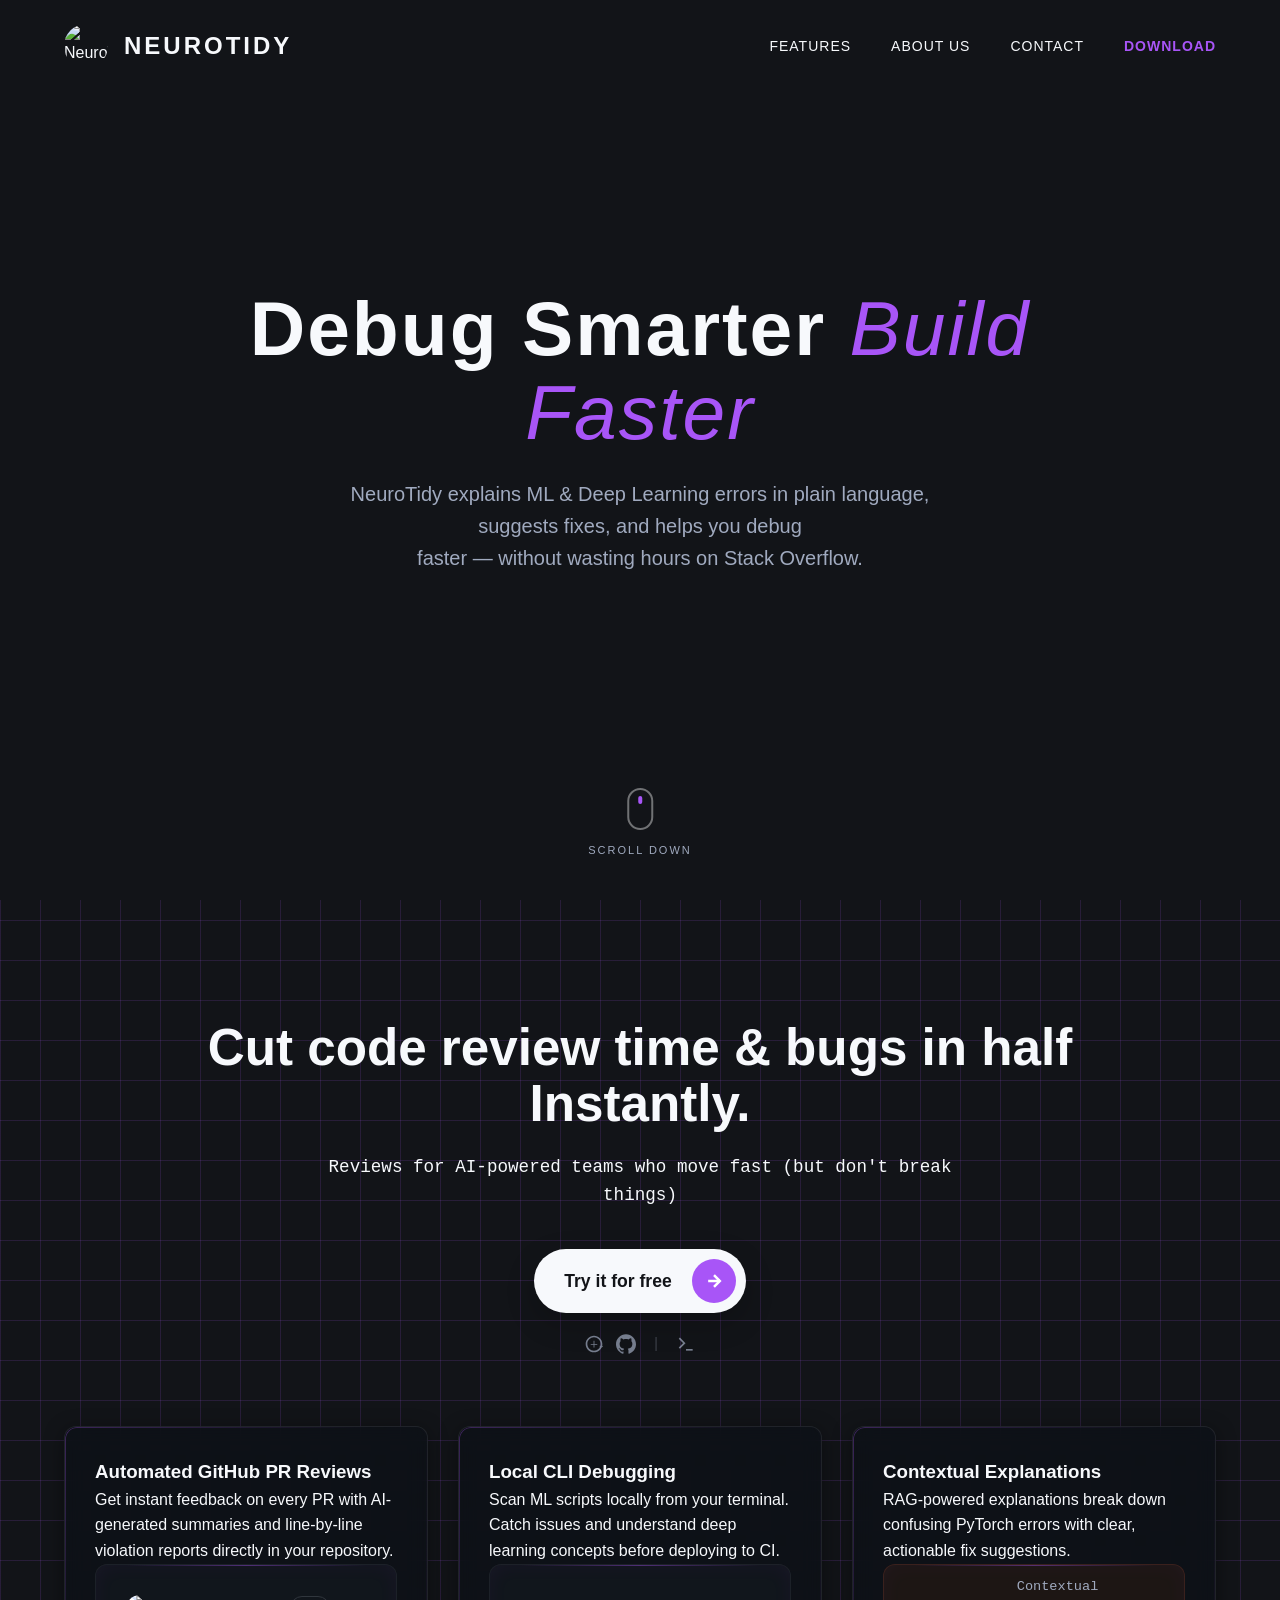
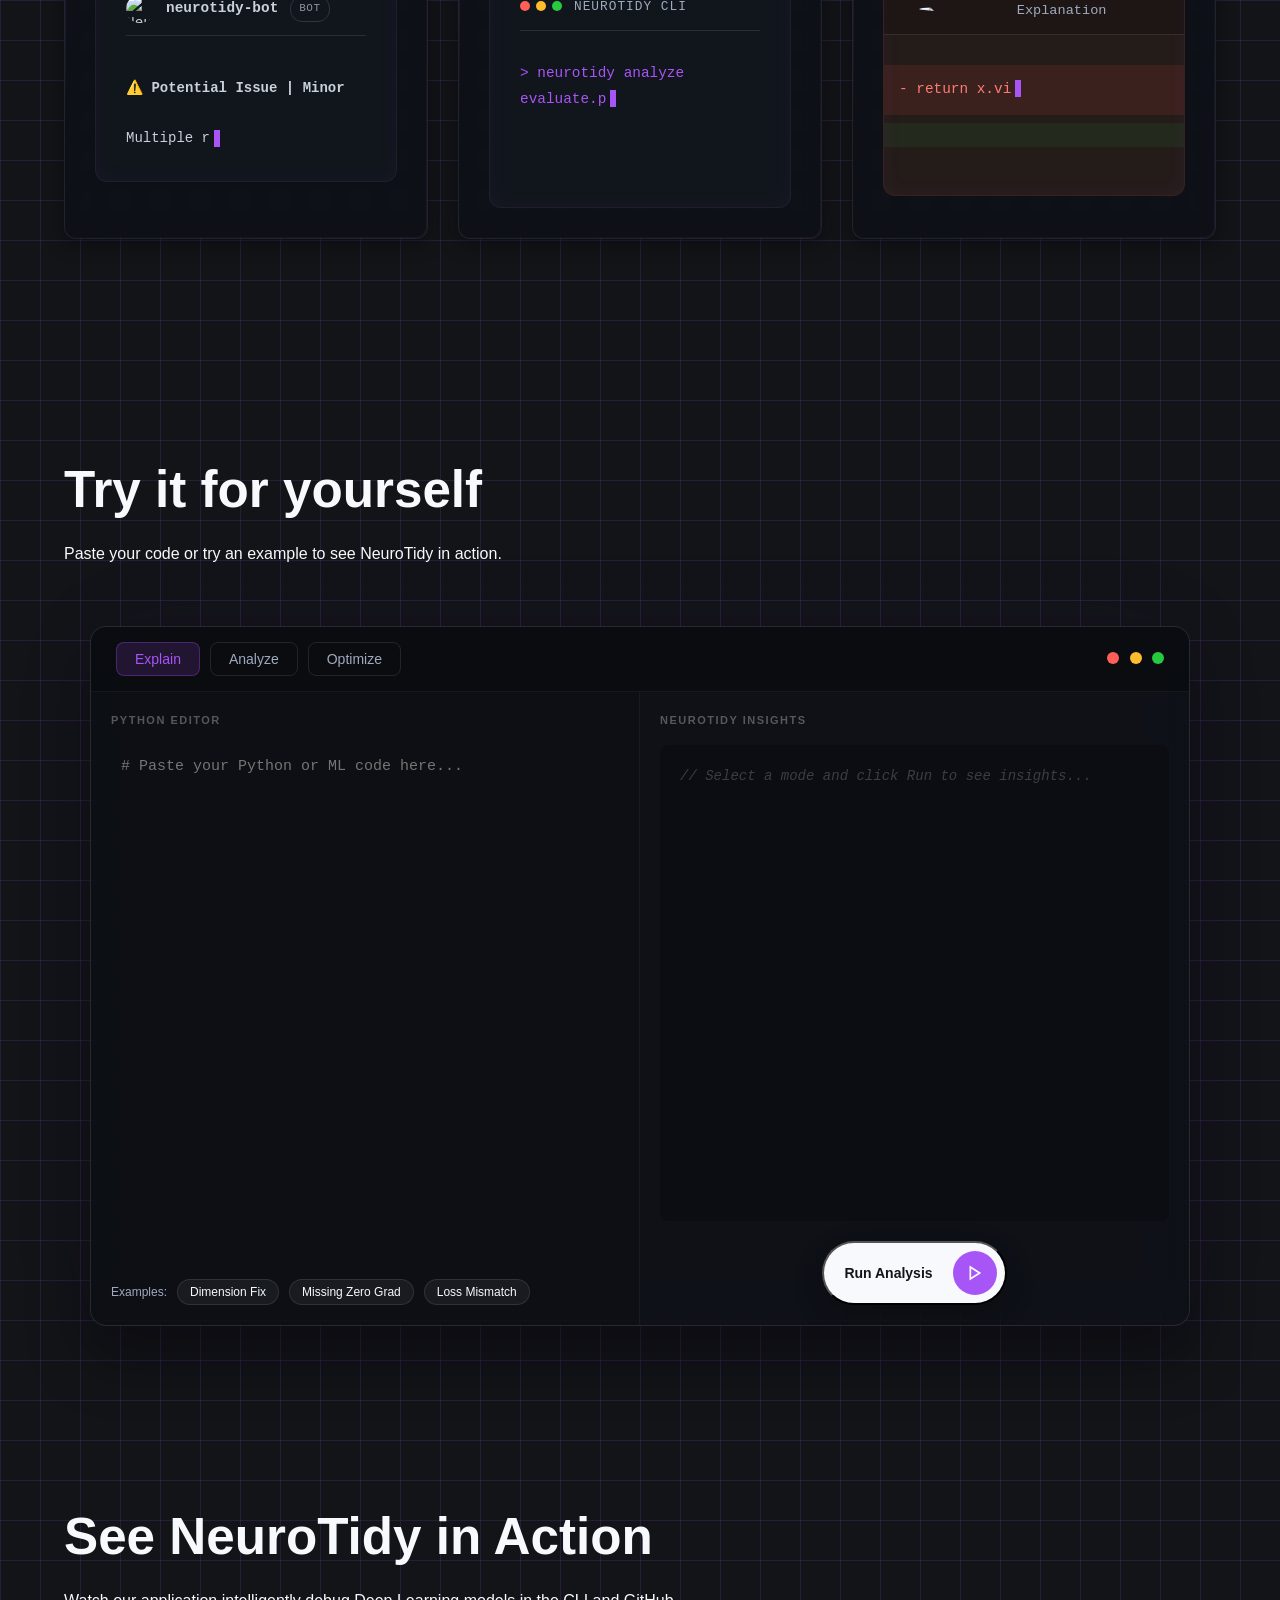
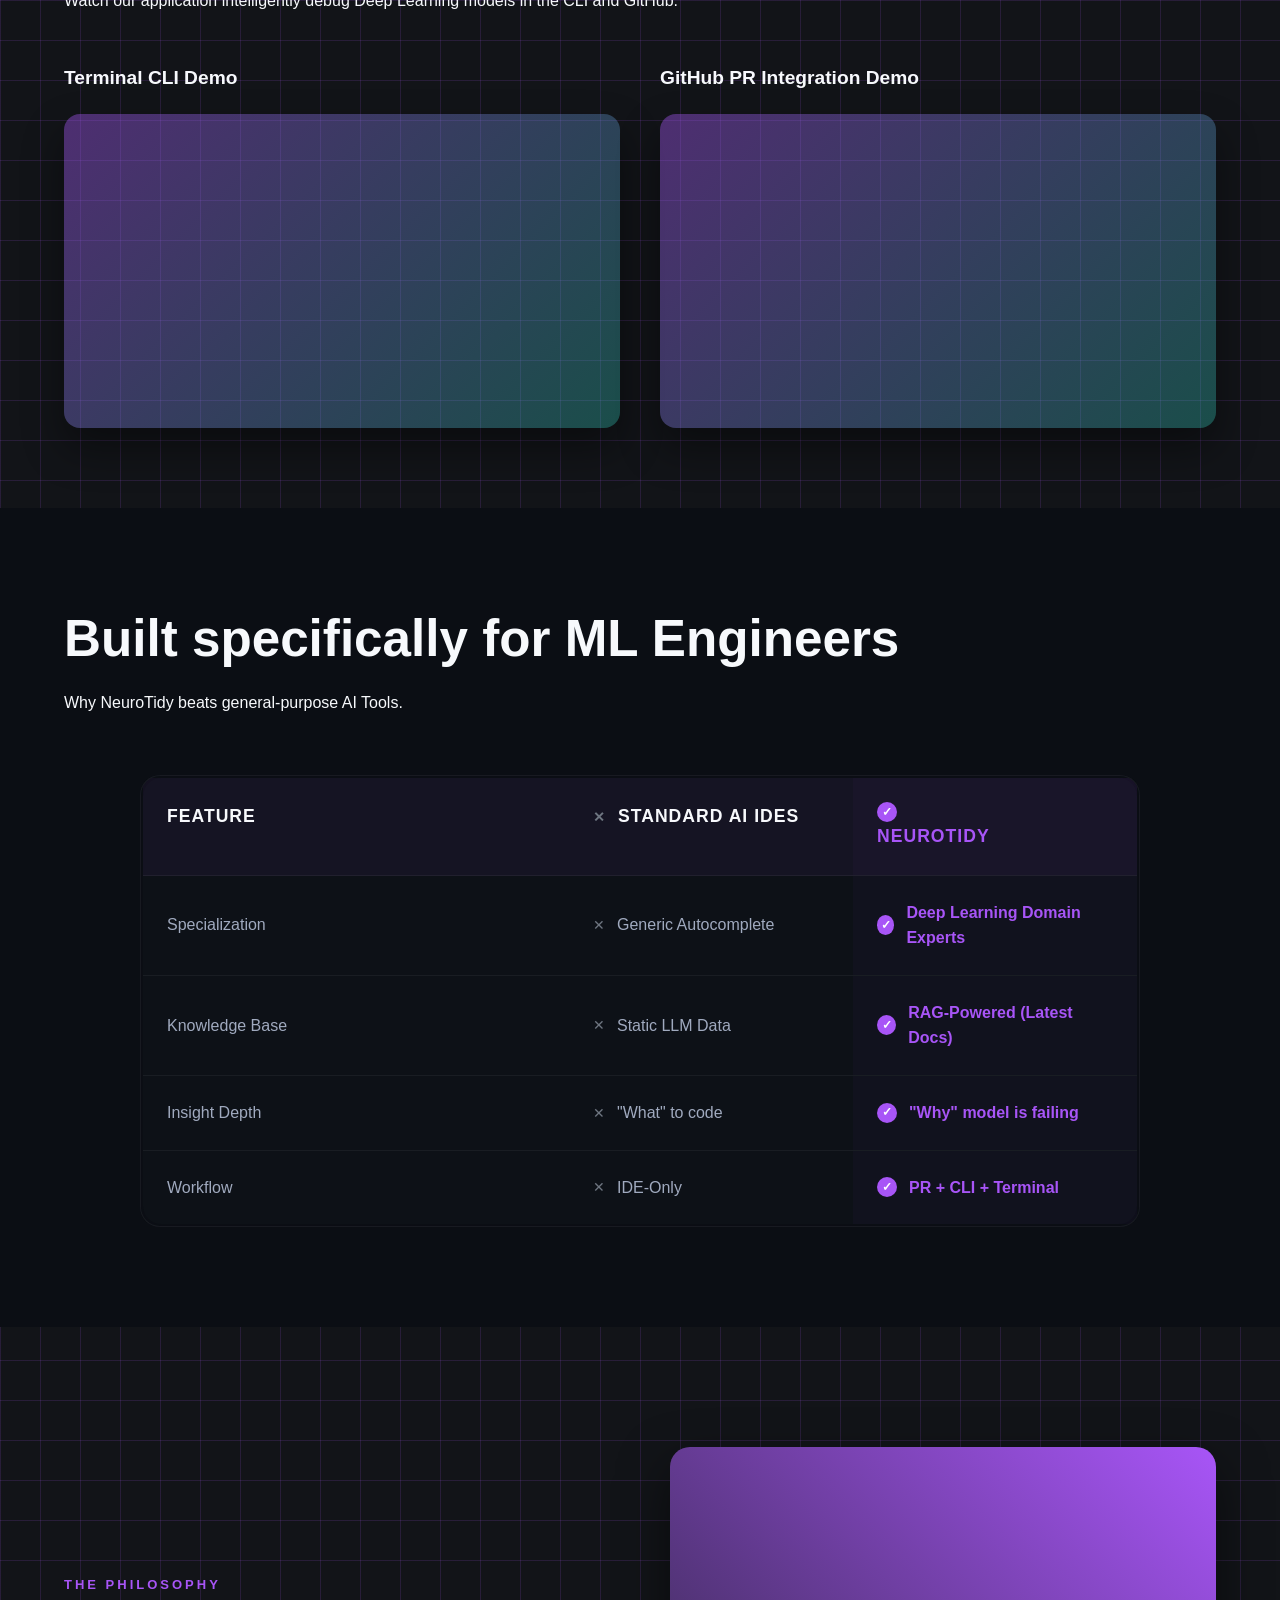
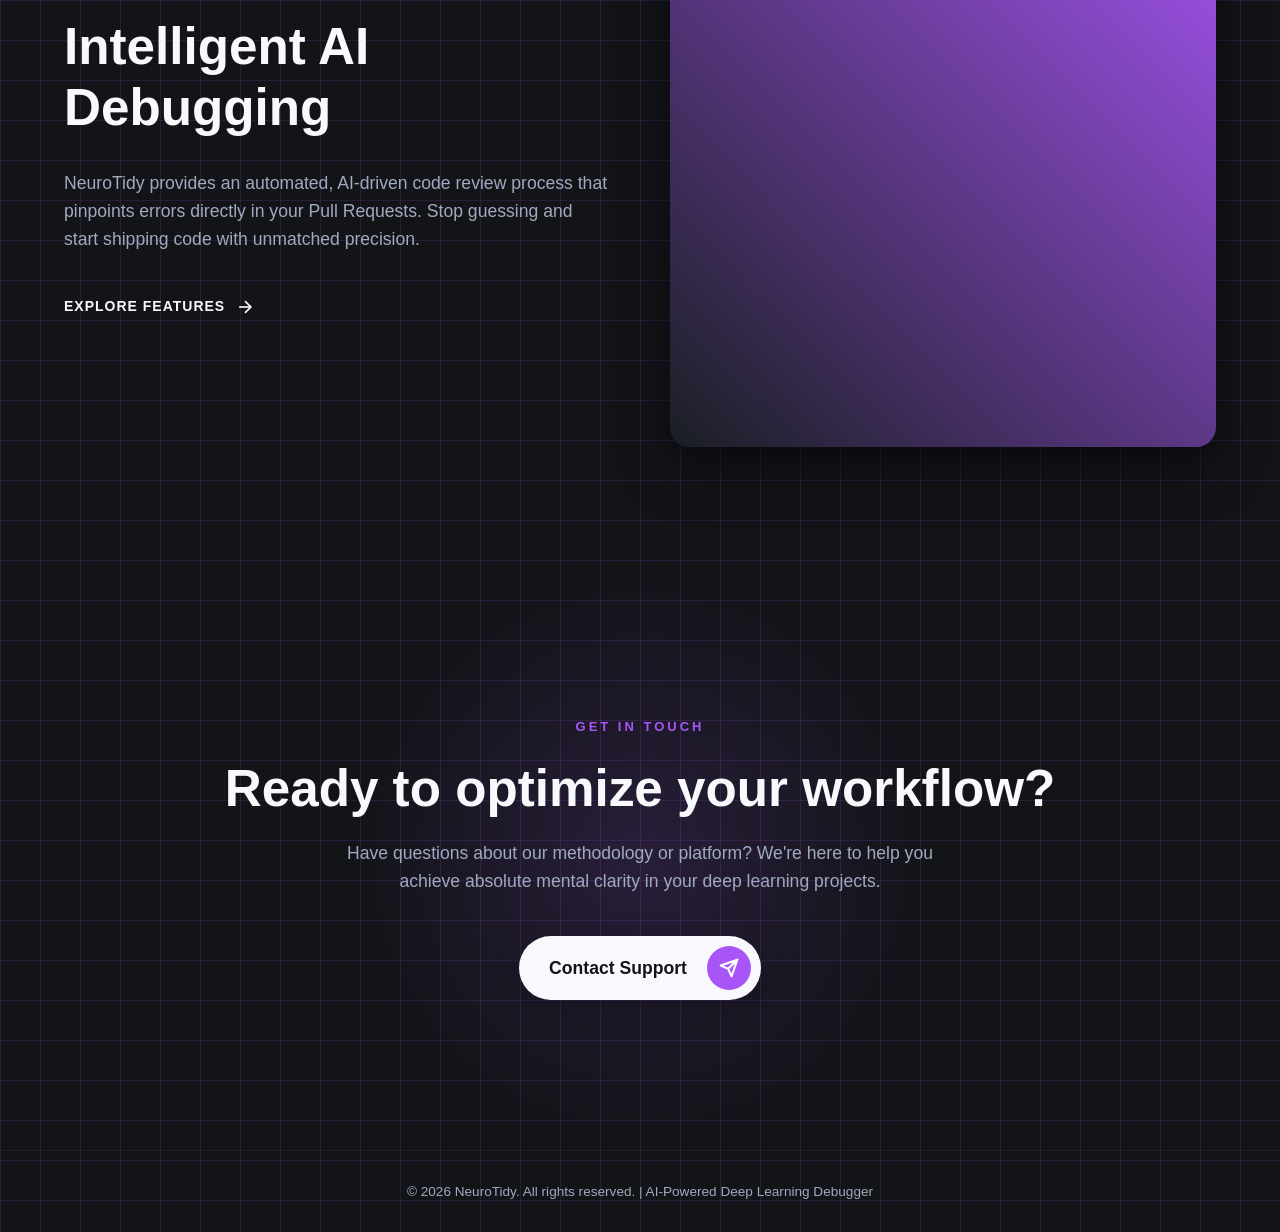
==== lone-penguin-site/index.html @ 5749c79a "feat: add Google Search Console verification tag" ====
<!DOCTYPE html>
<html lang="en">

<head>
    <meta charset="UTF-8">
    <meta name="viewport" content="width=device-width, initial-scale=1.0">
    <title>NeuroTidy — AI-Powered Deep Learning Debugger & Code Reviewer</title>
    <meta name="description"
        content="NeuroTidy is an AI-powered tool that debugs deep learning code, reviews GitHub PRs, and explains ML errors in plain language. Debug smarter, build faster.">
    <meta name="keywords"
        content="deep learning debugger, AI code reviewer, PyTorch debugger, ML debugging tool, GitHub PR review, neural network optimizer, NeuroTidy, machine learning, code analysis">
    <meta name="author" content="NeuroTidy">
    <meta name="robots" content="index, follow">
    <meta name="google-site-verification" content="d2qs48lMRTXFR-RrmNFiwL9bGzptkBZWpxhDgg9YCgo" />
    <link rel="canonical" href="https://neurotidy.com/">

    <!-- Open Graph / Facebook -->
    <meta property="og:type" content="website">
    <meta property="og:url" content="https://neurotidy.com/">
    <meta property="og:title" content="NeuroTidy — AI-Powered Deep Learning Debugger & Code Reviewer">
    <meta property="og:description"
        content="Debug smarter, build faster. NeuroTidy explains ML & Deep Learning errors in plain language, reviews PRs automatically, and optimizes your neural networks.">
    <meta property="og:image" content="https://neurotidy.com/assets/og-image.png">
    <meta property="og:site_name" content="NeuroTidy">

    <!-- Twitter Card -->
    <meta name="twitter:card" content="summary_large_image">
    <meta name="twitter:url" content="https://neurotidy.com/">
    <meta name="twitter:title" content="NeuroTidy — AI-Powered Deep Learning Debugger">
    <meta name="twitter:description"
        content="Debug smarter, build faster. AI-powered code review and deep learning debugging tool.">
    <meta name="twitter:image" content="https://neurotidy.com/assets/og-image.png">

    <!-- Favicon -->
    <link rel="icon" type="image/png" href="../Assets/image.png">
    <link rel="apple-touch-icon" href="../Assets/image.png">

    <!-- Structured Data (JSON-LD) -->
    <script type="application/ld+json">
    {
        "@context": "https://schema.org",
        "@type": "SoftwareApplication",
        "name": "NeuroTidy",
        "description": "AI-powered deep learning debugger and code reviewer. Explains ML errors in plain language, reviews GitHub PRs automatically, and optimizes neural network architectures.",
        "url": "https://neurotidy.com/",
        "applicationCategory": "DeveloperApplication",
        "operatingSystem": "Windows, macOS, Linux",
        "offers": {
            "@type": "Offer",
            "price": "0",
            "priceCurrency": "USD"
        },
        "aggregateRating": {
            "@type": "AggregateRating",
            "ratingValue": "4.8",
            "ratingCount": "50"
        }
    }
    </script>

    <!-- Google Fonts for typography -->
    <link rel="preconnect" href="https://fonts.googleapis.com">
    <link rel="preconnect" href="https://fonts.gstatic.com" crossorigin>
    <link
        href="https://fonts.googleapis.com/css2?family=Cinzel:wght@400;700&family=Montserrat:wght@300;400;500;600;700&display=swap"
        rel="stylesheet">
    <link rel="stylesheet" href="css/style.css">
</head>

<body>
    <!-- Navigation Bar -->
    <nav class="navbar" aria-label="Main navigation">
        <div class="nav-container">
            <a href="#" class="brand-logo">
                <img src="../Assets/image.png" alt="NeuroTidy Logo" class="brand-img-round">
                <span class="brand-text">NeuroTidy</span>
            </a>

            <ul class="nav-menu">
                <li class="nav-item"><a href="#features" class="nav-link">Features</a></li>
                <li class="nav-item"><a href="#about" class="nav-link">About Us</a></li>
                <li class="nav-item"><a href="#contact" class="nav-link">Contact</a></li>
                <li class="nav-item"><a href="download.html" class="nav-link btn-download">Download</a></li>
            </ul>

            <!-- Mobile Menu Toggle -->
            <div class="hamburger" aria-label="Toggle navigation menu" role="button" tabindex="0">
                <span class="bar"></span>
                <span class="bar"></span>
                <span class="bar"></span>
            </div>
        </div>
    </nav>

    <main>
        <!-- Hero Section -->
        <header class="hero" id="home">
            <!-- Background Video -->
            <div class="video-container">
                <video autoplay loop muted playsinline id="bg-video">
                    <source src="assets/penguin.mp4" type="video/mp4">
                </video>
            </div>

            <div class="hero-overlay"></div>
            <div class="hero-content">
                <h1 class="hero-title">Debug Smarter <span class="highlight">Build Faster</span></h1>
                <p class="hero-subtitle">NeuroTidy explains ML & Deep Learning errors in plain language,
                    suggests fixes, and helps you debug <br>
                    faster — without wasting hours on Stack Overflow.</p>
                <div class="hero-cta-group">
                </div>
            </div>

            <!-- Scroll indicator -->
            <div class="scroll-indicator">
                <span class="mouse">
                    <span class="wheel"></span>
                </span>
                <span class="scroll-text">Scroll Down</span>
            </div>
        </header>

        <!-- Features Showcase -->
        <section class="section" id="features" style="text-align:center;">
            <div class="container">
                <h2 class="section-title"
                    style="font-size: clamp(2.5rem, 4vw, 3.5rem); font-weight: 700; max-width: 900px; margin: 0 auto; line-height: 1.1;">
                    Cut code review time & bugs in half Instantly.</h2>
                <p class="section-text"
                    style="font-family: monospace; font-size: 1.1rem; margin-top: 20px; color: var(--text-light); max-width: 700px; margin-inline: auto;">
                    Reviews for AI-powered teams who move fast (but don't break things)</p>

                <div class="cta-wrapper" style="margin-top: 30px; margin-bottom: 70px;">
                    <a href="download.html" class="btn-premium">
                        Try it for free
                        <span class="btn-icon">
                            <svg viewBox="0 0 24 24" width="20" height="20" stroke="currentColor" stroke-width="3"
                                fill="none">
                                <line x1="5" y1="12" x2="19" y2="12"></line>
                                <polyline points="12 5 19 12 12 19"></polyline>
                            </svg>
                        </span>
                    </a>
                    <div class="install-row">
                        <div class="install-icons">
                            <svg class="icon-svg" viewBox="0 0 24 24" width="20" height="20" fill="currentColor">
                                <path
                                    d="M22.68 14.37h-.01a.34.34 0 0 0-.29-.12.35.35 0 0 0-.27.12l-1.39 1.41-1.4-1.41a.36.36 0 0 0-.54 0 .34.34 0 0 0 0 .5l1.66 1.67c.15.15.39.15.54 0l1.67-1.67a.34.34 0 0 0 .03-.5zM12 2C6.48 2 2 6.48 2 12s4.48 10 10 10 10-4.48 10-10S17.52 2 12 2zm0 18c-4.41 0-8-3.59-8-8s3.59-8 8-8 8 3.59 8 8-3.59 8-8 8z" />
                                <path
                                    d="M12 16.5c.3 0 .5-.2.5-.5V8.5c0-.3-.2-.5-.5-.5s-.5.2-.5.5V16c0 .3.2.5.5.5zM15.5 13c.3 0 .5-.2.5-.5s-.2-.5-.5-.5h-7c-.3 0-.5.2-.5.5s.2.5.5.5h7z" />
                            </svg>
                            <!-- GitHub Icon -->
                            <svg class="icon-svg" viewBox="0 0 24 24" width="20" height="20" fill="currentColor">
                                <path
                                    d="M12 .297c-6.63 0-12 5.373-12 12 0 5.303 3.438 9.8 8.205 11.385.6.113.82-.258.82-.577 0-.285-.01-1.04-.015-2.04-3.338.724-4.042-1.61-4.042-1.61C4.422 18.07 3.633 17.7 3.633 17.7c-1.087-.744.084-.729.084-.729 1.205.084 1.838 1.236 1.838 1.236 1.07 1.835 2.809 1.305 3.495.998.108-.776.417-1.305.76-1.605-2.665-.3-5.466-1.332-5.466-5.93 0-1.31.465-2.38 1.235-3.22-.135-.303-.54-1.523.105-3.176 0 0 1.005-.322 3.3 1.23.96-.267 1.98-.399 3-.405 1.02.006 2.04.138 3 .405 2.28-1.552 3.285-1.23 3.285-1.23.645 1.653.24 2.873.12 3.176.765.84 1.23 1.91 1.23 3.22 0 4.61-2.805 5.625-5.475 5.92.42.36.81 1.096.81 2.22 0 1.606-.015 2.896-.015 3.286 0 .315.21.69.825.57C20.565 22.092 24 17.592 24 12.297c0-6.627-5.373-12-12-12" />
                            </svg>
                            <span class="separator">|</span>
                            <!-- CLI/Terminal Icon -->
                            <svg class="icon-svg" viewBox="0 0 24 24" width="20" height="20" stroke="currentColor"
                                stroke-width="2" fill="none">
                                <polyline points="4 17 10 11 4 5"></polyline>
                                <line x1="12" y1="19" x2="20" y2="19"></line>
                            </svg>
                        </div>
                    </div>
                </div>

                <div class="features-grid">
                    <!-- Card 1 -->
                    <div class="feature-card">
                        <h3 class="feature-card-title">Automated GitHub PR Reviews</h3>
                        <p class="feature-card-text">Get instant feedback on every PR with AI-generated summaries and
                            line-by-line violation reports directly in your repository.</p>
                        <div class="feature-mockup">
                            <div class="mockup-header">
                                <img src="../Assets/image.png" class="mockup-logo" alt="NeuroTidy">
                                <span class="mockup-author">neurotidy-bot</span>
                                <span class="mockup-tag">bot</span>
                            </div>
                            <div id="bot-message" style="font-size:14px; min-height: 80px; padding-top: 10px;"></div>
                        </div>
                    </div>

                    <!-- Card 2 -->
                    <div class="feature-card">
                        <h3 class="feature-card-title">Local CLI Debugging</h3>
                        <p class="feature-card-text">Scan ML scripts locally from your terminal. Catch issues and
                            understand
                            deep learning concepts before deploying to CI.</p>
                        <div class="feature-mockup terminal-mockup">
                            <div class="mockup-header">
                                <div class="terminal-dots">
                                    <span></span><span></span><span></span>
                                </div>
                                <span class="mockup-title">neurotidy cli</span>
                            </div>
                            <div id="cli-line1" style="color: #a855f7; margin-bottom: 15px; min-height: 1.2em;"></div>
                            <div id="cli-line2" style="color: #3fb950; margin-bottom: 15px; min-height: 1.2em;"></div>
                            <div id="cli-line3" style="color: #c9d1d9; min-height: 1.2em;"></div>
                        </div>
                    </div>

                    <!-- Card 3 -->
                    <div class="feature-card">
                        <h3 class="feature-card-title">Contextual Explanations</h3>
                        <p class="feature-card-text">RAG-powered explanations break down confusing PyTorch errors with
                            clear, actionable fix suggestions.</p>
                        <div class="feature-mockup diff-mockup"
                            style="background:#241c19; border-color: rgba(248,81,73,0.1); padding: 0; overflow: hidden;">
                            <div class="mockup-header" style="padding: 10px 15px; background: rgba(0,0,0,0.2);">
                                <img src="../Assets/image.png" class="mockup-logo mini" alt="NeuroTidy">
                                <span class="mockup-subtitle">Contextual Explanation</span>
                            </div>
                            <div id="diff-line1"
                                style="color:#ff7b72; padding:12px 15px; background:rgba(248,81,73,0.1); min-height: 1.2em; margin-bottom: 8px;">
                            </div>
                            <div id="diff-line2"
                                style="color:#3fb950; padding:12px 15px; background:rgba(46,160,67,0.1); min-height: 1.2em; margin-bottom: 8px;">
                            </div>
                            <div id="diff-line3"
                                style="color:var(--text-muted); padding: 20px 15px; font-size:13px; font-family:var(--font-body); min-height: 1.2em;">
                            </div>
                        </div>
                    </div>
                </div>
            </div>
        </section>

        <!-- Interactive Playground -->
        <section class="section" id="playground">
            <div class="container">
                <h2 class="section-title text-center" style="margin-bottom: 20px;">Try it <span
                        class="text-gradient">for
                        yourself</span></h2>
                <p class="section-subtitle text-center" style="margin-bottom: 60px;">Paste your code or try an example
                    to
                    see NeuroTidy in action.</p>

                <div class="playground-window">
                    <div class="playground-header">
                        <div class="playground-tabs">
                            <button class="play-tab active" data-mode="explain">Explain</button>
                            <button class="play-tab" data-mode="analyze">Analyze</button>
                            <button class="play-tab" data-mode="optimize">Optimize</button>
                        </div>
                        <div class="playground-controls">
                            <span class="dot red"></span>
                            <span class="dot yellow"></span>
                            <span class="dot green"></span>
                        </div>
                    </div>

                    <div class="playground-body">
                        <div class="editor-pane">
                            <div class="pane-label">PYTHON EDITOR</div>
                            <textarea id="code-input" spellcheck="false"
                                placeholder="# Paste your Python or ML code here..."></textarea>
                            <div class="example-tags">
                                <span class="tag-label">Examples:</span>
                                <button class="ex-tag"
                                    data-code="import torch&#10;x = torch.randn(1, 3, 224, 224)&#10;y = x.view(-1, 150528) # What is this?">Dimension
                                    Fix</button>
                                <button class="ex-tag"
                                    data-code="for epoch in range(10):&#10;    loss = criterion(model(x), y)&#10;    loss.backward()&#10;    optimizer.step()">Missing
                                    Zero Grad</button>
                                <button class="ex-tag"
                                    data-code="import torch.nn as nn&#10;model = nn.Sequential(&#10;    nn.Linear(10, 5),&#10;    nn.Sigmoid()&#10;)&#10;crit = nn.CrossEntropyLoss()">Loss
                                    Mismatch</button>
                            </div>
                        </div>
                        <div class="result-pane">
                            <div class="pane-label">NEUROTIDY INSIGHTS</div>
                            <div id="playground-output" class="terminal-output">
                                <span class="placeholder-text">// Select a mode and click Run to see insights...</span>
                            </div>
                            <button id="run-btn" class="btn-premium mini">
                                Run Analysis
                                <span class="btn-icon">
                                    <svg viewBox="0 0 24 24" width="16" height="16" stroke="currentColor"
                                        stroke-width="2.5" fill="none">
                                        <polygon points="5 3 19 12 5 21 5 3"></polygon>
                                    </svg>
                                </span>
                            </button>
                        </div>
                    </div>
                </div>
            </div>
        </section>

        <!-- Video Showcase Section -->
        <section class="section" id="showcase">
            <div class="container text-center">
                <h2 class="section-title" style="margin-bottom: 20px;">See <span class="text-gradient">NeuroTidy</span>
                    in
                    Action</h2>
                <p class="section-subtitle" style="margin-bottom: 50px;">Watch our application intelligently debug Deep
                    Learning models in the CLI and GitHub.</p>

                <div class="showcase-grid">
                    <div>
                        <h3 style="color: var(--text-light); margin-bottom: 20px; font-size: 1.2rem; font-weight: 600;">
                            Terminal CLI Demo</h3>
                        <div class="video-placeholder-container">
                            <video class="showcase-video" src="assets/cli.mp4" autoplay loop muted playsinline
                                style="width: 100%; border-radius: 14px; display: block; aspect-ratio: 16/9; object-fit: cover;"></video>
                        </div>
                    </div>
                    <div>
                        <h3 style="color: var(--text-light); margin-bottom: 20px; font-size: 1.2rem; font-weight: 600;">
                            GitHub PR Integration Demo</h3>
                        <div class="video-placeholder-container">
                            <video class="showcase-video" src="assets/1_merged.mp4" autoplay loop muted playsinline
                                style="width: 100%; border-radius: 14px; display: block; aspect-ratio: 16/9; object-fit: cover;"></video>
                        </div>
                    </div>
                </div>
            </div>
        </section>

        <!-- Comparison Section -->
        <section class="section" id="comparison">
            <div class="container">
                <h2 class="section-title text-center" style="margin-bottom: 20px;">Built specifically for <span
                        class="text-gradient">ML Engineers</span></h2>
                <p class="section-subtitle text-center" style="margin-bottom: 60px;">Why NeuroTidy beats general-purpose
                    AI
                    Tools.</p>

                <div class="comparison-container">
                    <div class="comparison-grid">
                        <!-- Header -->
                        <div class="comparison-header">
                            <div class="comp-col-feature">Feature</div>
                            <div class="comp-col-standard">Standard AI IDEs</div>
                            <div class="comp-col-nt">NeuroTidy</div>
                        </div>

                        <!-- Row 1 -->
                        <div class="comparison-row">
                            <div class="comp-col-feature">Specialization</div>
                            <div class="comp-col-standard">Generic Autocomplete</div>
                            <div class="comp-col-nt">Deep Learning Domain Experts</div>
                        </div>

                        <!-- Row 2 -->
                        <div class="comparison-row">
                            <div class="comp-col-feature">Knowledge Base</div>
                            <div class="comp-col-standard">Static LLM Data</div>
                            <div class="comp-col-nt">RAG-Powered (Latest Docs)</div>
                        </div>

                        <!-- Row 3 -->
                        <div class="comparison-row">
                            <div class="comp-col-feature">Insight Depth</div>
                            <div class="comp-col-standard">"What" to code</div>
                            <div class="comp-col-nt">"Why" model is failing</div>
                        </div>

                        <!-- Row 4 -->
                        <div class="comparison-row">
                            <div class="comp-col-feature">Workflow</div>
                            <div class="comp-col-standard">IDE-Only</div>
                            <div class="comp-col-nt">PR + CLI + Terminal</div>
                        </div>
                    </div>
                </div>
            </div>
        </section>

        <!-- About Section Placeholder -->
        <section class="section about" id="about">
            <div class="container">
                <div class="split-layout">
                    <div class="content-side">
                        <span class="section-tag">The Philosophy</span>
                        <h2 class="section-title">Intelligent AI Debugging</h2>
                        <p class="section-text">NeuroTidy provides an automated, AI-driven code review process that
                            pinpoints errors directly in your Pull Requests. Stop guessing and start shipping code with
                            unmatched precision.</p>
                        <a href="#about" class="link-arrow">Explore Features <svg viewBox="0 0 24 24" width="20"
                                height="20" stroke="currentColor" stroke-width="2" fill="none">
                                <line x1="5" y1="12" x2="19" y2="12"></line>
                                <polyline points="12 5 19 12 12 19"></polyline>
                            </svg></a>
                    </div>
                    <div class="image-side">
                        <!-- Placeholder for elegant bottle image -->
                        <div class="image-placeholder bottle-showcase"></div>
                    </div>
                </div>
            </div>
        </section>

        <!-- Adding padding so scrolling works for the anchor tags -->
        <section class="section" id="contact">
            <div class="container" style="text-align: center; position: relative; z-index: 1;">
                <span class="section-tag">Get In Touch</span>
                <h2 class="section-title" style="margin-bottom: 20px;">Ready to <span class="text-gradient">optimize
                        your
                        workflow?</span></h2>
                <p class="section-text" style="max-width: 600px; margin: 0 auto; color: var(--text-muted);">
                    Have questions about our methodology or platform? We're here to help you achieve absolute mental
                    clarity
                    in your deep learning projects.
                </p>
                <div style="margin-top: 40px;">
                    <a href="mailto:hello@lonepenguin.app" class="btn-premium" style="margin: 0 auto;">
                        Contact Support
                        <span class="btn-icon">
                            <svg viewBox="0 0 24 24" width="20" height="20" stroke="currentColor" stroke-width="2.5"
                                fill="none">
                                <path d="M22 2L11 13M22 2l-7 20-4-9-9-4 20-7z" stroke-linecap="round"
                                    stroke-linejoin="round" />
                            </svg>
                        </span>
                    </a>
                </div>
            </div>
            <div class="contact-glow"></div>
        </section>
    </main>

    <footer
        style="text-align: center; padding: 30px 0; border-top: 1px solid rgba(255,255,255,0.05); color: var(--text-muted); font-size: 0.85rem;">
        <div class="container">
            <p>&copy; 2026 NeuroTidy. All rights reserved. | AI-Powered Deep Learning Debugger</p>
        </div>
    </footer>

    <script src="js/main.js?v=premium"></script>
</body>

</html>
---- lone-penguin-site/css/style.css ----
/* Base Variables & Theme */
:root {
    --primary-color: #1a1e24;
    /* Dark grey */
    --secondary-color: #2b323c;
    --accent-color: #a855f7;
    /* Violet / Purple touch */
    --text-light: #f7f9fc;
    --text-muted: #a0aabf;
    --bg-dark: #121418;
    --bg-card: rgba(26, 30, 36, 0.6);

    --font-heading: -apple-system, BlinkMacSystemFont, "SF Pro Display", "Segoe UI", Roboto, Helvetica, Arial, sans-serif, "Apple Color Emoji", "Segoe UI Emoji", "Segoe UI Symbol";
    --font-body: -apple-system, BlinkMacSystemFont, "SF Pro Text", "Segoe UI", Roboto, Helvetica, Arial, sans-serif, "Apple Color Emoji", "Segoe UI Emoji", "Segoe UI Symbol";

    --transition-smooth: all 0.4s cubic-bezier(0.25, 0.46, 0.45, 0.94);
    --transition-fast: all 0.2s ease-in-out;
}

/* Typing Cursor */
.cursor {
    display: inline-block;
    width: 6px;
    height: 1.2em;
    background-color: var(--accent-color);
    margin-left: 4px;
    vertical-align: middle;
    animation: blink 1s step-end infinite;
}

@keyframes blink {

    from,
    to {
        opacity: 1;
    }

    50% {
        opacity: 0;
    }
}

/* Reset & Basic Setup */
* {
    margin: 0;
    padding: 0;
    box-sizing: border-box;
}

html {
    scroll-behavior: smooth;
}

body {
    font-family: var(--font-body);
    background-color: var(--bg-dark);
    color: var(--text-light);
    line-height: 1.6;
    overflow-x: hidden;
    background-image:
        linear-gradient(rgba(168, 85, 247, 0.15) 1px, transparent 1px),
        linear-gradient(90deg, rgba(168, 85, 247, 0.15) 1px, transparent 1px);
    background-size: 40px 40px;
}

a {
    text-decoration: none;
    color: inherit;
}

.container {
    max-width: 1400px;
    margin: 0 auto;
    padding: 0 5%;
}

.flex-center {
    display: flex;
    align-items: center;
    justify-content: center;
    gap: 8px;
}

/* --- Navigation Bar --- */
.navbar {
    position: fixed;
    top: 0;
    left: 0;
    width: 100%;
    z-index: 1000;
    padding: 24px 0;
    transition: var(--transition-smooth);
    background: transparent;
}

.navbar.scrolled {
    padding: 16px 0;
    background: rgba(18, 20, 24, 0.85);
    backdrop-filter: blur(12px);
    -webkit-backdrop-filter: blur(12px);
    box-shadow: 0 4px 30px rgba(0, 0, 0, 0.3);
    border-bottom: 1px solid rgba(255, 255, 255, 0.05);
}

.nav-container {
    max-width: 1400px;
    margin: 0 auto;
    padding: 0 5%;
    display: flex;
    justify-content: space-between;
    align-items: center;
}

/* Brand Logo */
.brand-logo {
    display: flex;
    align-items: center;
    justify-content: flex-start;
    gap: 16px;
    z-index: 1001;
}

.brand-img {
    height: 44px;
    width: auto;
    object-fit: contain;
    /* Inverts the black logo to white. If it had a white background, inversion makes the background black which is then dropped by mix-blend-mode lighten. */
    filter: invert(1);
    mix-blend-mode: lighten;
}

.brand-img-round {
    height: 44px;
    width: 44px;
    object-fit: cover;
    border-radius: 50%;
    z-index: 1002;
    position: relative;
}

.brand-text {
    font-family: var(--font-heading);
    font-size: 24px;
    font-weight: 700;
    letter-spacing: 3px;
    color: var(--text-light);
    text-transform: uppercase;
}

/* Nav Menu Links */
.nav-menu {
    display: flex;
    list-style: none;
    gap: 40px;
    align-items: center;
}

.nav-link {
    font-size: 14px;
    font-weight: 500;
    letter-spacing: 1px;
    text-transform: uppercase;
    position: relative;
    padding: 8px 0;
    transition: var(--transition-fast);
}

.nav-link::after {
    content: '';
    position: absolute;
    bottom: 0;
    left: 0;
    width: 0;
    height: 2px;
    background-color: var(--accent-color);
    transition: var(--transition-smooth);
}

.nav-link:hover {
    color: var(--accent-color);
}

.nav-link:hover::after {
    width: 100%;
}

.btn-download {
    color: var(--accent-color);
    font-weight: 600;
}

.btn-download::after {
    background-color: var(--text-light);
}

/* Auth Group */
.auth-group {
    display: flex;
    align-items: center;
    gap: 20px;
}

.auth-link {
    font-size: 14px;
    font-weight: 500;
    letter-spacing: 0.5px;
    text-transform: uppercase;
    transition: var(--transition-fast);
}

.auth-link:hover {
    color: var(--accent-color);
}

.auth-btn {
    font-size: 14px;
    font-weight: 600;
    letter-spacing: 0.5px;
    text-transform: uppercase;
    padding: 12px 28px;
    border-radius: 30px;
    background: linear-gradient(135deg, var(--accent-color), #8b5cf6);
    color: #fff;
    box-shadow: 0 4px 15px rgba(168, 85, 247, 0.3);
    transition: var(--transition-smooth);
}

.auth-btn:hover {
    transform: translateY(-2px);
    box-shadow: 0 6px 20px rgba(168, 85, 247, 0.5);
    filter: brightness(1.1);
}

.auth-btn-outline {
    font-size: 14px;
    font-weight: 600;
    letter-spacing: 0.5px;
    text-transform: uppercase;
    padding: 12px 28px;
    border-radius: 30px;
    background: transparent;
    border: 1px solid var(--accent-color);
    color: var(--accent-color);
    transition: var(--transition-smooth);
    display: inline-block;
}

.auth-btn-outline:hover {
    background: rgba(77, 184, 255, 0.1);
    transform: translateY(-2px);
}

/* --- Premium CTA Button --- */
.cta-wrapper {
    display: flex;
    flex-direction: column;
    align-items: center;
    gap: 20px;
}

.btn-premium {
    display: inline-flex;
    align-items: center;
    gap: 20px;
    background: var(--text-light);
    color: var(--bg-dark);
    padding: 10px 10px 10px 30px;
    border-radius: 50px;
    font-size: 1.1rem;
    font-weight: 600;
    transition: var(--transition-smooth);
    box-shadow: 0 10px 30px rgba(0, 0, 0, 0.2);
}

.btn-premium:hover {
    transform: translateY(-3px);
    box-shadow: 0 15px 40px rgba(168, 85, 247, 0.3);
}

.btn-icon {
    display: flex;
    align-items: center;
    justify-content: center;
    width: 44px;
    height: 44px;
    background: var(--accent-color);
    color: #fff;
    border-radius: 50%;
    transition: var(--transition-smooth);
}

.btn-premium:hover .btn-icon {
    transform: rotate(45deg);
}

/* --- Installation Row --- */
.install-row {
    display: flex;
    align-items: center;
    gap: 15px;
    color: var(--text-muted);
    font-size: 0.9rem;
    font-family: monospace;
}

.install-icons {
    display: flex;
    align-items: center;
    gap: 12px;
}

.icon-svg {
    transition: var(--transition-fast);
    opacity: 0.7;
    cursor: pointer;
}

.icon-svg:hover {
    opacity: 1;
    color: var(--accent-color);
    transform: scale(1.1);
}

.separator {
    opacity: 0.3;
    margin: 0 4px;
}

/* Hamburger Icon (Mobile) */
.hamburger {
    display: none;
    cursor: pointer;
    z-index: 1001;
}

.hamburger .bar {
    display: block;
    width: 28px;
    height: 2px;
    margin: 6px auto;
    background-color: var(--text-light);
    transition: var(--transition-smooth);
}

/* --- Hero Section --- */
.hero {
    position: relative;
    min-height: 100vh;
    display: flex;
    align-items: center;
    justify-content: center;
    overflow: hidden;
    /* Hide overflow from the video */
    background-color: var(--bg-dark);
    /* Fallback */
}

/* Video Background Container */
.video-container {
    position: absolute;
    top: 0;
    left: 0;
    width: 100%;
    height: 100%;
    z-index: 0;
    overflow: hidden;
    pointer-events: none;
    /* Make video unclickable so user interacts with the page */
}

.video-container video {
    position: absolute;
    top: 50%;
    left: 50%;
    width: 100vw;
    height: 100vh;
    object-fit: cover;
    transform: translate(-50%, -50%) scale(1.15);
    pointer-events: none;
}

.hero-overlay {
    position: absolute;
    top: 0;
    left: 0;
    width: 100%;
    height: 100%;
    background: linear-gradient(180deg, rgba(18, 20, 24, 0.5) 0%, rgba(18, 20, 24, 0.9) 100%);
    z-index: 1;
}

.hero-content {
    position: relative;
    z-index: 2;
    text-align: center;
    max-width: 900px;
    padding: 0 20px;
}

.hero-title {
    font-family: var(--font-heading);
    font-size: clamp(3rem, 6vw, 5.5rem);
    font-weight: 700;
    line-height: 1.1;
    margin-bottom: 24px;
    letter-spacing: 2px;
    opacity: 0;
    transform: translateY(30px);
    animation: fadeUp 1s 0.2s forwards cubic-bezier(0.25, 0.46, 0.45, 0.94);
}

.hero-title .highlight {
    color: var(--accent-color);
    font-style: italic;
    font-weight: 400;
}

.hero-subtitle {
    font-size: clamp(1rem, 2vw, 1.25rem);
    color: var(--text-muted);
    font-weight: 300;
    max-width: 600px;
    margin: 0 auto 40px;
    opacity: 0;
    transform: translateY(30px);
    animation: fadeUp 1s 0.4s forwards cubic-bezier(0.25, 0.46, 0.45, 0.94);
}

.hero-cta-group {
    display: flex;
    gap: 20px;
    justify-content: center;
    flex-wrap: wrap;
    opacity: 0;
    transform: translateY(30px);
    animation: fadeUp 1s 0.6s forwards cubic-bezier(0.25, 0.46, 0.45, 0.94);
}

/* Buttons */
.btn {
    padding: 16px 40px;
    border-radius: 30px;
    font-size: 14px;
    font-weight: 600;
    letter-spacing: 1px;
    text-transform: uppercase;
    transition: var(--transition-smooth);
    cursor: pointer;
}

.btn-primary {
    background-color: var(--text-light);
    color: var(--bg-dark);
}

.btn-primary:hover {
    background-color: var(--accent-color);
    color: #fff;
    transform: translateY(-3px);
    box-shadow: 0 10px 20px rgba(168, 85, 247, 0.2);
}

.btn-secondary {
    background-color: transparent;
    color: var(--text-light);
    border: 1px solid rgba(255, 255, 255, 0.3);
}

.btn-secondary:hover {
    border-color: var(--text-light);
    background-color: rgba(255, 255, 255, 0.05);
}

.play-icon {
    transition: var(--transition-fast);
}

.btn-secondary:hover .play-icon {
    transform: scale(1.1);
    stroke: var(--accent-color);
}

/* Scroll Indicator */
.scroll-indicator {
    position: absolute;
    bottom: 40px;
    left: 50%;
    transform: translateX(-50%);
    z-index: 2;
    display: flex;
    flex-direction: column;
    align-items: center;
    gap: 12px;
    opacity: 0;
    animation: fadeIn 1s 1.2s forwards;
}

.scroll-text {
    font-size: 11px;
    text-transform: uppercase;
    letter-spacing: 2px;
    color: var(--text-muted);
}

.mouse {
    width: 26px;
    height: 42px;
    border: 2px solid rgba(255, 255, 255, 0.4);
    border-radius: 20px;
    position: relative;
    display: flex;
    justify-content: center;
}

.wheel {
    width: 4px;
    height: 8px;
    background-color: var(--accent-color);
    border-radius: 4px;
    margin-top: 6px;
    animation: scrollWheel 2s infinite;
}

/* --- Layout Sections --- */
.section#features {
    position: relative;
    overflow: hidden;
    background-color: transparent;
}

.section#features .container {
    position: relative;
    z-index: 1;
}

.section {
    padding: 120px 0;
}

.split-layout {
    display: grid;
    grid-template-columns: 1fr 1fr;
    gap: 60px;
    align-items: center;
}

.section-tag {
    font-size: 13px;
    text-transform: uppercase;
    letter-spacing: 3px;
    color: var(--accent-color);
    font-weight: 600;
    display: block;
    margin-bottom: 20px;
}

.section-title {
    font-family: var(--font-heading);
    font-size: clamp(2rem, 4vw, 3.5rem);
    margin-bottom: 30px;
    line-height: 1.2;
}

.section-text {
    color: var(--text-muted);
    font-size: 1.1rem;
    margin-bottom: 40px;
}

.link-arrow {
    display: inline-flex;
    align-items: center;
    gap: 10px;
    font-weight: 600;
    text-transform: uppercase;
    letter-spacing: 1px;
    font-size: 14px;
    color: var(--text-light);
    transition: var(--transition-fast);
}

.link-arrow svg {
    transition: transform 0.3s ease;
}

/* --- Playground Section --- */
#playground {
    padding: 100px 0;
    background: transparent;
}

.playground-window {
    background: rgba(13, 17, 23, 0.7);
    backdrop-filter: blur(20px);
    -webkit-backdrop-filter: blur(20px);
    border: 1px solid rgba(255, 255, 255, 0.1);
    border-radius: 16px;
    overflow: hidden;
    box-shadow: 0 30px 60px rgba(0, 0, 0, 0.4), 0 0 100px rgba(168, 85, 247, 0.05);
    display: flex;
    flex-direction: column;
    height: 700px;
    max-width: 1100px;
    margin: 0 auto;
}

.playground-header {
    background: rgba(0, 0, 0, 0.3);
    padding: 15px 25px;
    display: flex;
    justify-content: space-between;
    align-items: center;
    border-bottom: 1px solid rgba(255, 255, 255, 0.05);
}

.playground-tabs {
    display: flex;
    gap: 10px;
}

.play-tab {
    background: transparent;
    border: 1px solid rgba(255, 255, 255, 0.1);
    color: var(--text-muted);
    padding: 8px 18px;
    border-radius: 8px;
    font-size: 14px;
    font-weight: 500;
    cursor: pointer;
    transition: all 0.3s ease;
}

.play-tab.active {
    background: rgba(168, 85, 247, 0.15);
    color: var(--accent-color);
    border-color: rgba(168, 85, 247, 0.3);
}

.dot {
    display: inline-block;
    width: 12px;
    height: 12px;
    border-radius: 50%;
    margin-left: 6px;
}

.dot.red {
    background: #ff5f56;
}

.dot.yellow {
    background: #ffbd2e;
}

.dot.green {
    background: #27c93f;
}

.playground-body {
    display: grid;
    grid-template-columns: 1fr 1fr;
    flex: 1;
    overflow: hidden;
}

.editor-pane,
.result-pane {
    display: flex;
    flex-direction: column;
    padding: 20px;
    position: relative;
    min-height: 0;
}

.editor-pane {
    border-right: 1px solid rgba(255, 255, 255, 0.05);
    background: rgba(0, 0, 0, 0.1);
}

.pane-label {
    font-size: 11px;
    font-weight: 700;
    color: rgba(255, 255, 255, 0.3);
    letter-spacing: 1.5px;
    margin-bottom: 15px;
    text-transform: uppercase;
}

#code-input {
    flex: 1;
    background: transparent;
    border: none;
    color: #c9d1d9;
    font-family: 'Courier New', Courier, monospace;
    font-size: 15px;
    line-height: 1.6;
    resize: none;
    outline: none;
    padding: 10px;
}

.example-tags {
    margin-top: 20px;
    display: flex;
    flex-wrap: wrap;
    gap: 10px;
    align-items: center;
}

.tag-label {
    font-size: 12px;
    color: var(--text-muted);
}

.ex-tag {
    background: rgba(255, 255, 255, 0.05);
    border: 1px solid rgba(255, 255, 255, 0.1);
    color: var(--text-light);
    padding: 5px 12px;
    border-radius: 20px;
    font-size: 12px;
    cursor: pointer;
    transition: all 0.2s ease;
}

.ex-tag:hover {
    background: rgba(168, 85, 247, 0.1);
    border-color: var(--accent-color);
}

.terminal-output {
    flex: 1;
    background: rgba(0, 0, 0, 0.2);
    border-radius: 8px;
    padding: 20px;
    font-family: 'Courier New', Courier, monospace;
    font-size: 14px;
    line-height: 1.6;
    color: #d1d5db;
    overflow-y: auto;
}

.placeholder-text {
    color: rgba(255, 255, 255, 0.2);
    font-style: italic;
}

.mini {
    padding: 8px 8px 8px 20px !important;
    font-size: 14px !important;
    margin-top: 20px !important;
    width: fit-content !important;
    align-self: center;
}

.btn-playground {
    display: flex;
    align-items: center;
    justify-content: center;
    width: 100%;
    margin-top: 20px;
    padding: 14px 24px;
    border-radius: 12px;
    background: linear-gradient(135deg, rgba(168, 85, 247, 0.2), rgba(45, 212, 191, 0.15));
    border: 1px solid rgba(168, 85, 247, 0.4);
    color: var(--text-light);
    font-size: 15px;
    font-weight: 600;
    letter-spacing: 0.5px;
    cursor: pointer;
    transition: all 0.3s cubic-bezier(0.4, 0, 0.2, 1);
    position: relative;
    overflow: hidden;
    gap: 12px;
}

.btn-playground::before {
    content: '';
    position: absolute;
    top: 0;
    left: -100%;
    width: 50%;
    height: 100%;
    background: linear-gradient(90deg, transparent, rgba(255, 255, 255, 0.1), transparent);
    transform: skewX(-20deg);
    transition: 0.5s;
}

.btn-playground:hover::before {
    left: 150%;
}

.btn-playground:hover {
    background: linear-gradient(135deg, rgba(168, 85, 247, 0.3), rgba(45, 212, 191, 0.25));
    border-color: rgba(168, 85, 247, 0.6);
    box-shadow: 0 0 20px rgba(168, 85, 247, 0.2);
    transform: translateY(-2px);
}

.btn-playground .btn-icon {
    display: flex;
    align-items: center;
    justify-content: center;
    width: 24px;
    height: 24px;
    background: transparent;
    color: #a855f7;
    transition: transform 0.3s ease;
}

.btn-playground:hover .btn-icon {
    transform: translateX(4px);
}

/* --- Video Showcase Section --- */
#showcase {
    background: transparent;
    padding: 80px 0;
}

.showcase-grid {
    display: grid;
    grid-template-columns: 1fr 1fr;
    gap: 40px;
    max-width: 1200px;
    margin: 0 auto;
}

.video-placeholder-container {
    width: 100%;
    position: relative;
    border-radius: 16px;
    padding: 2px;
    background: linear-gradient(135deg, rgba(168, 85, 247, 0.4), rgba(45, 212, 191, 0.3));
    box-shadow: 0 20px 40px rgba(0, 0, 0, 0.4);
}

.video-placeholder {
    background: #0d1117;
    border-radius: 14px;
    aspect-ratio: 16 / 9;
    display: flex;
    flex-direction: column;
    align-items: center;
    justify-content: center;
    gap: 20px;
    cursor: pointer;
    transition: all 0.3s ease;
}

.video-placeholder:hover {
    background: #11151c;
}

.play-button {
    width: 80px;
    height: 80px;
    background: var(--accent-color);
    border-radius: 50%;
    display: flex;
    align-items: center;
    justify-content: center;
    transition: transform 0.3s cubic-bezier(0.175, 0.885, 0.32, 1.275), box-shadow 0.3s ease;
    box-shadow: 0 0 0 rgba(168, 85, 247, 0.5);
}

.video-placeholder:hover .play-button {
    transform: scale(1.1);
    box-shadow: 0 0 30px rgba(168, 85, 247, 0.8);
}

.video-text {
    color: var(--text-muted);
    font-size: 1.1rem;
    font-weight: 500;
    letter-spacing: 1px;
}

/* --- Comparison Section --- */
#comparison {
    padding: 100px 0;
    position: relative;
    background: #0b0e14;
}

.comparison-container {
    background: rgba(13, 17, 23, 0.4);
    backdrop-filter: blur(8px);
    -webkit-backdrop-filter: blur(8px);
    border: 1px solid rgba(255, 255, 255, 0.05);
    border-radius: 20px;
    padding: 2px;
    overflow: hidden;
    max-width: 1000px;
    margin: 0 auto;
}

.comparison-grid {
    display: flex;
    flex-direction: column;
    background: #0d1117;
    border-radius: 18px;
}

.comparison-header,
.comparison-row {
    display: grid;
    grid-template-columns: 1.5fr 1fr 1fr;
    border-bottom: 1px solid rgba(255, 255, 255, 0.05);
}

.comparison-row:last-child {
    border-bottom: none;
}

.comparison-header {
    background: rgba(168, 85, 247, 0.05);
}

.comparison-header div {
    padding: 24px;
    color: var(--text-light);
    font-weight: 700;
    font-size: 1.1rem;
    text-transform: uppercase;
    letter-spacing: 1px;
}

.comparison-row div {
    padding: 24px;
    color: var(--text-muted);
    font-size: 1rem;
    display: flex;
    align-items: center;
}

.comp-col-nt {
    color: var(--accent-color) !important;
    font-weight: 600;
    background: rgba(168, 85, 247, 0.03);
    position: relative;
}

.comp-col-nt::before {
    content: '✓';
    margin-right: 12px;
    background: var(--accent-color);
    color: white;
    width: 20px;
    height: 20px;
    border-radius: 50%;
    display: flex;
    align-items: center;
    justify-content: center;
    font-size: 12px;
}

.comp-col-standard::before {
    content: '✕';
    margin-right: 12px;
    color: #6e7681;
    font-size: 14px;
}

.link-arrow:hover {
    color: var(--accent-color);
}

.link-arrow:hover svg {
    transform: translateX(5px);
}

@media (max-width: 900px) {
    .playground-window {
        height: auto;
        min-height: 800px;
    }

    .playground-body {
        grid-template-columns: 1fr;
    }

    .editor-pane {
        border-right: none;
        border-bottom: 1px solid rgba(255, 255, 255, 0.05);
        height: 400px;
    }

    #code-input {
        min-height: 200px;
    }
}

/* --- Contact Section --- */
#contact {
    position: relative;
    padding: 150px 0;
    overflow: hidden;
}

.contact-glow {
    position: absolute;
    top: 50%;
    left: 50%;
    transform: translate(-50%, -50%);
    width: 600px;
    height: 600px;
    background: radial-gradient(circle, rgba(168, 85, 247, 0.15) 0%, transparent 70%);
    pointer-events: none;
    z-index: 0;
}

/* Image Placeholder (Bottle showcase) */
.image-placeholder {
    width: 100%;
    height: 600px;
    border-radius: 20px;
    background: linear-gradient(45deg, var(--primary-color), var(--accent-color));
    position: relative;
    overflow: hidden;
    box-shadow: 0 20px 50px rgba(0, 0, 0, 0.5);
}

.image-placeholder::before {
    content: '';
    position: absolute;
    top: 0;
    left: 0;
    right: 0;
    bottom: 0;
    background: url('https://images.unsplash.com/photo-1548685913-fe6678babe8d?auto=format&fit=crop&q=80&w=800') center/cover;
    opacity: 0.4;
    mix-blend-mode: overlay;
    transition: var(--transition-smooth);
}

.image-placeholder:hover::before {
    transform: scale(1.05);
    opacity: 0.8;
}

/* --- Feature Showcase (CodeRabbit style) --- */
.features-grid {
    display: grid;
    grid-template-columns: repeat(auto-fit, minmax(300px, 1fr));
    gap: 30px;
    text-align: left;
}

/* --- Feature Mockup Headers --- */
.mockup-header {
    display: flex;
    align-items: center;
    gap: 12px;
    margin-bottom: 30px;
    padding-bottom: 12px;
    border-bottom: 1px solid rgba(255, 255, 255, 0.1);
}

.mockup-logo {
    width: 28px;
    height: 28px;
    border-radius: 50%;
    object-fit: cover;
}

.mockup-logo.mini {
    width: 20px;
    height: 20px;
}

.mockup-author {
    color: #c9d1d9;
    font-weight: 600;
    font-size: 0.9rem;
}

.mockup-tag {
    color: #8b949e;
    font-size: 11px;
    border: 1px solid #30363d;
    padding: 2px 8px;
    border-radius: 12px;
    text-transform: uppercase;
    letter-spacing: 0.5px;
}

.mockup-title {
    color: var(--text-muted);
    font-size: 0.8rem;
    text-transform: uppercase;
    letter-spacing: 1px;
    font-weight: 500;
}

.mockup-subtitle {
    color: var(--text-muted);
    font-size: 0.85rem;
}

.terminal-dots {
    display: flex;
    gap: 6px;
}

.terminal-dots span {
    width: 10px;
    height: 10px;
    border-radius: 50%;
}

.terminal-dots span:nth-child(1) {
    background: #ff5f56;
}

.terminal-dots span:nth-child(2) {
    background: #ffbd2e;
}

.terminal-dots span:nth-child(3) {
    background: #27c93f;
}

/* --- Slick Card Enhancements --- */
.feature-card {
    background: rgba(13, 17, 23, 0.8);
    backdrop-filter: blur(10px);
    -webkit-backdrop-filter: blur(10px);
    border: 1px solid rgba(255, 255, 255, 0.08);
    border-radius: 12px;
    padding: 30px;
    transition: var(--transition-smooth);
    position: relative;
    box-shadow: 0 4px 20px rgba(0, 0, 0, 0.4);
}

.feature-card::after {
    content: '';
    position: absolute;
    inset: 0;
    border-radius: 12px;
    padding: 1px;
    background: linear-gradient(135deg, rgba(168, 85, 247, 0.3), transparent 40%, rgba(168, 85, 247, 0.1));
    mask: linear-gradient(#fff 0 0) content-box, linear-gradient(#fff 0 0);
    -webkit-mask: linear-gradient(#fff 0 0) content-box, linear-gradient(#fff 0 0);
    mask-composite: exclude;
    -webkit-mask-composite: destination-out;
    pointer-events: none;
}

.feature-card:hover {
    transform: translateY(-8px);
    border-color: rgba(168, 85, 247, 0.4);
    box-shadow: 0 15px 40px rgba(168, 85, 247, 0.15);
}

.feature-mockup {
    background: rgba(22, 27, 34, 0.6);
    backdrop-filter: blur(5px);
    -webkit-backdrop-filter: blur(5px);
    border: 1px solid rgba(255, 255, 255, 0.05);
    padding: 30px;
    border-radius: 12px;
    font-size: 0.9rem;
    font-family: monospace;
    color: #c9d1d9;
    line-height: 1.8;
    position: relative;
    box-shadow: inset 0 0 20px rgba(168, 85, 247, 0.05);
}

.feature-mockup::before {
    content: '';
    position: absolute;
    top: 0;
    left: 10%;
    right: 10%;
    height: 1px;
    background: linear-gradient(90deg, transparent, rgba(168, 85, 247, 0.4), transparent);
}

/* --- Animations --- */
@keyframes fadeUp {
    to {
        opacity: 1;
        transform: translateY(0);
    }
}

@keyframes fadeIn {
    to {
        opacity: 1;
    }
}

@keyframes scrollWheel {
    0% {
        transform: translateY(0);
        opacity: 1;
    }

    100% {
        transform: translateY(15px);
        opacity: 0;
    }
}

/* --- Responsive Design --- */
@media (max-width: 1024px) {
    .split-layout {
        grid-template-columns: 1fr;
        gap: 40px;
    }

    .image-placeholder {
        height: 500px;
        order: -1;
    }
}

@media (max-width: 900px) {

    /* Mobile Menu */
    .hamburger {
        display: block;
    }

    .nav-menu,
    .auth-group {
        position: fixed;
        left: -100%;
        flex-direction: column;
        background-color: #121418;
        width: 100%;
        text-align: center;
        transition: 0.4s;
        box-shadow: 0 10px 27px rgba(0, 0, 0, 0.5);
    }

    .nav-menu {
        top: 70px;
        padding: 40px 0 20px;
        border-top: 1px solid rgba(255, 255, 255, 0.05);
    }

    .auth-group {
        top: calc(70px + 240px);
        padding: 0 0 40px;
        border-bottom: 1px solid rgba(255, 255, 255, 0.05);
        gap: 30px;
    }

    .nav-menu.active,
    .auth-group.active {
        left: 0;
    }

    .nav-item {
        margin: 10px 0;
    }

    /* Hamburger Animation */
    .hamburger.active .bar:nth-child(2) {
        opacity: 0;
    }

    .hamburger.active .bar:nth-child(1) {
        transform: translateY(8px) rotate(45deg);
    }

    .hamburger.active .bar:nth-child(3) {
        transform: translateY(-8px) rotate(-45deg);
    }

    .showcase-grid {
        grid-template-columns: 1fr;
        gap: 30px;
    }
}
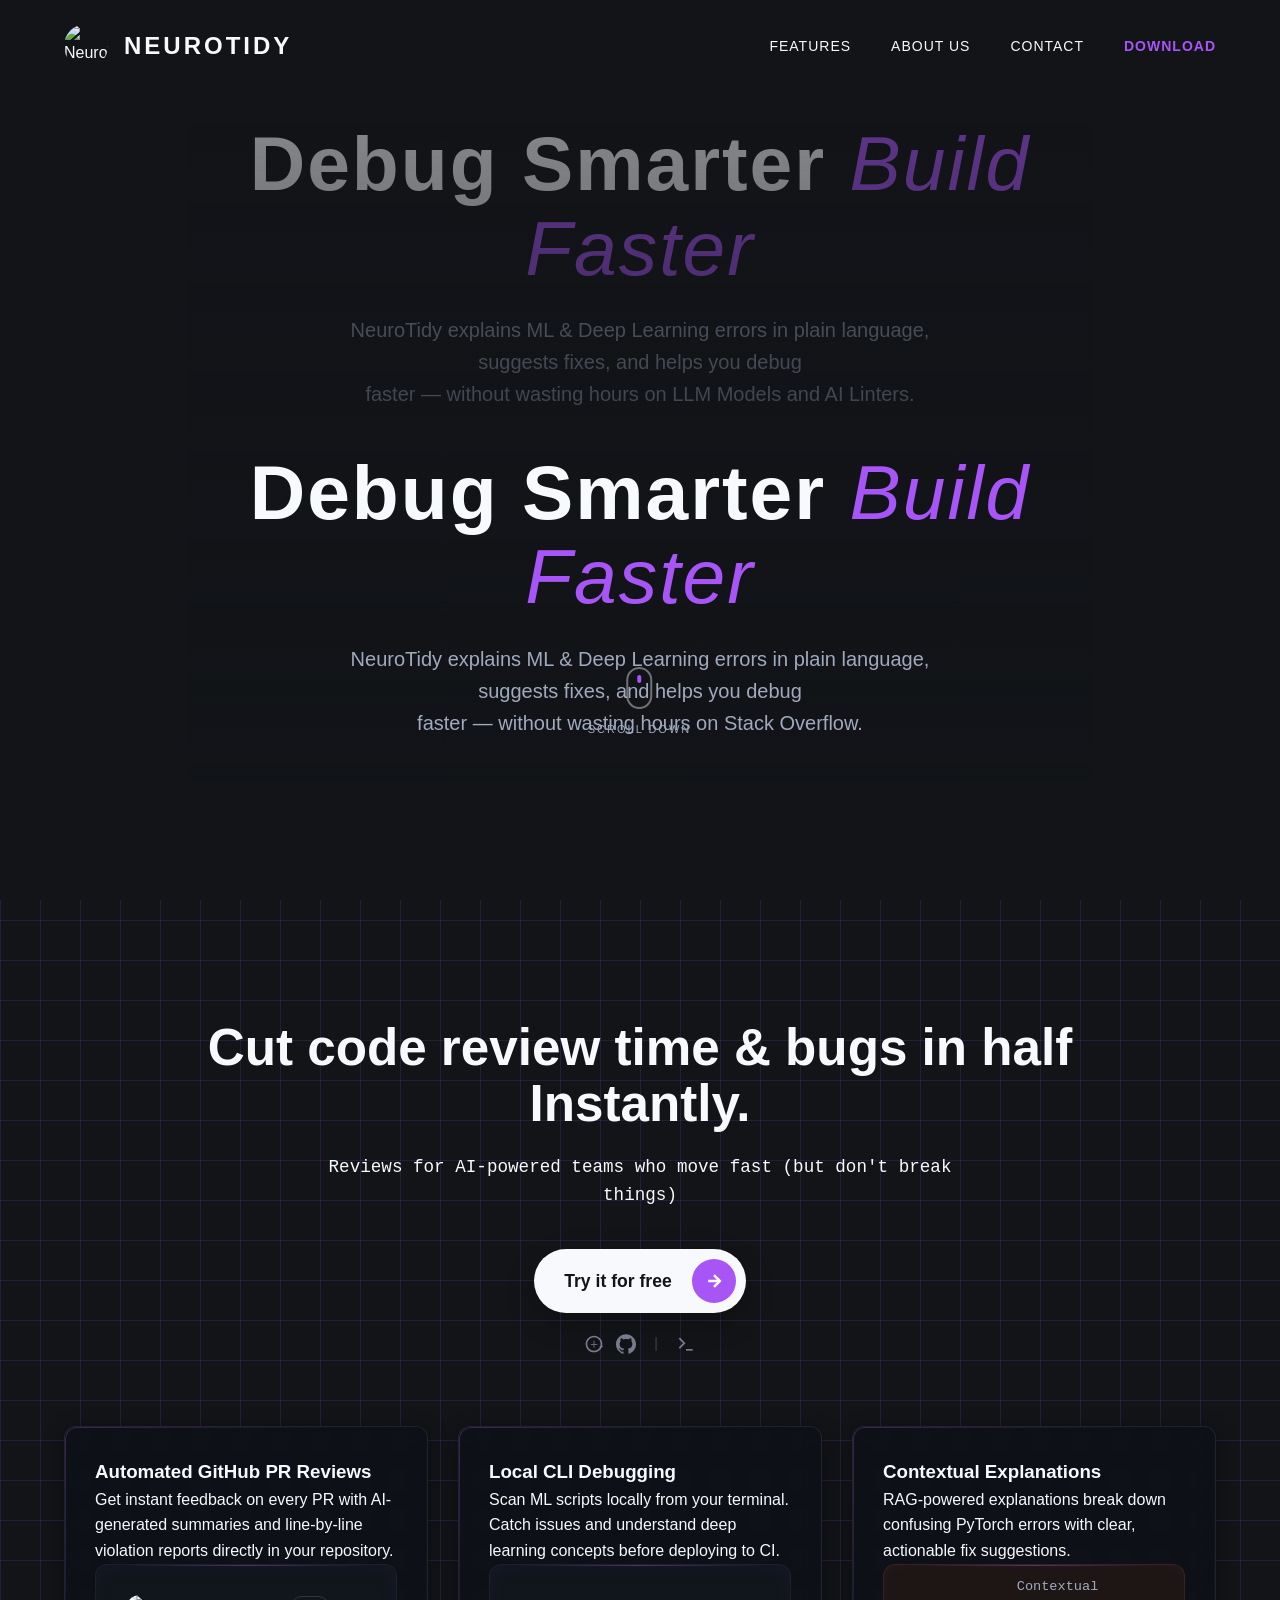
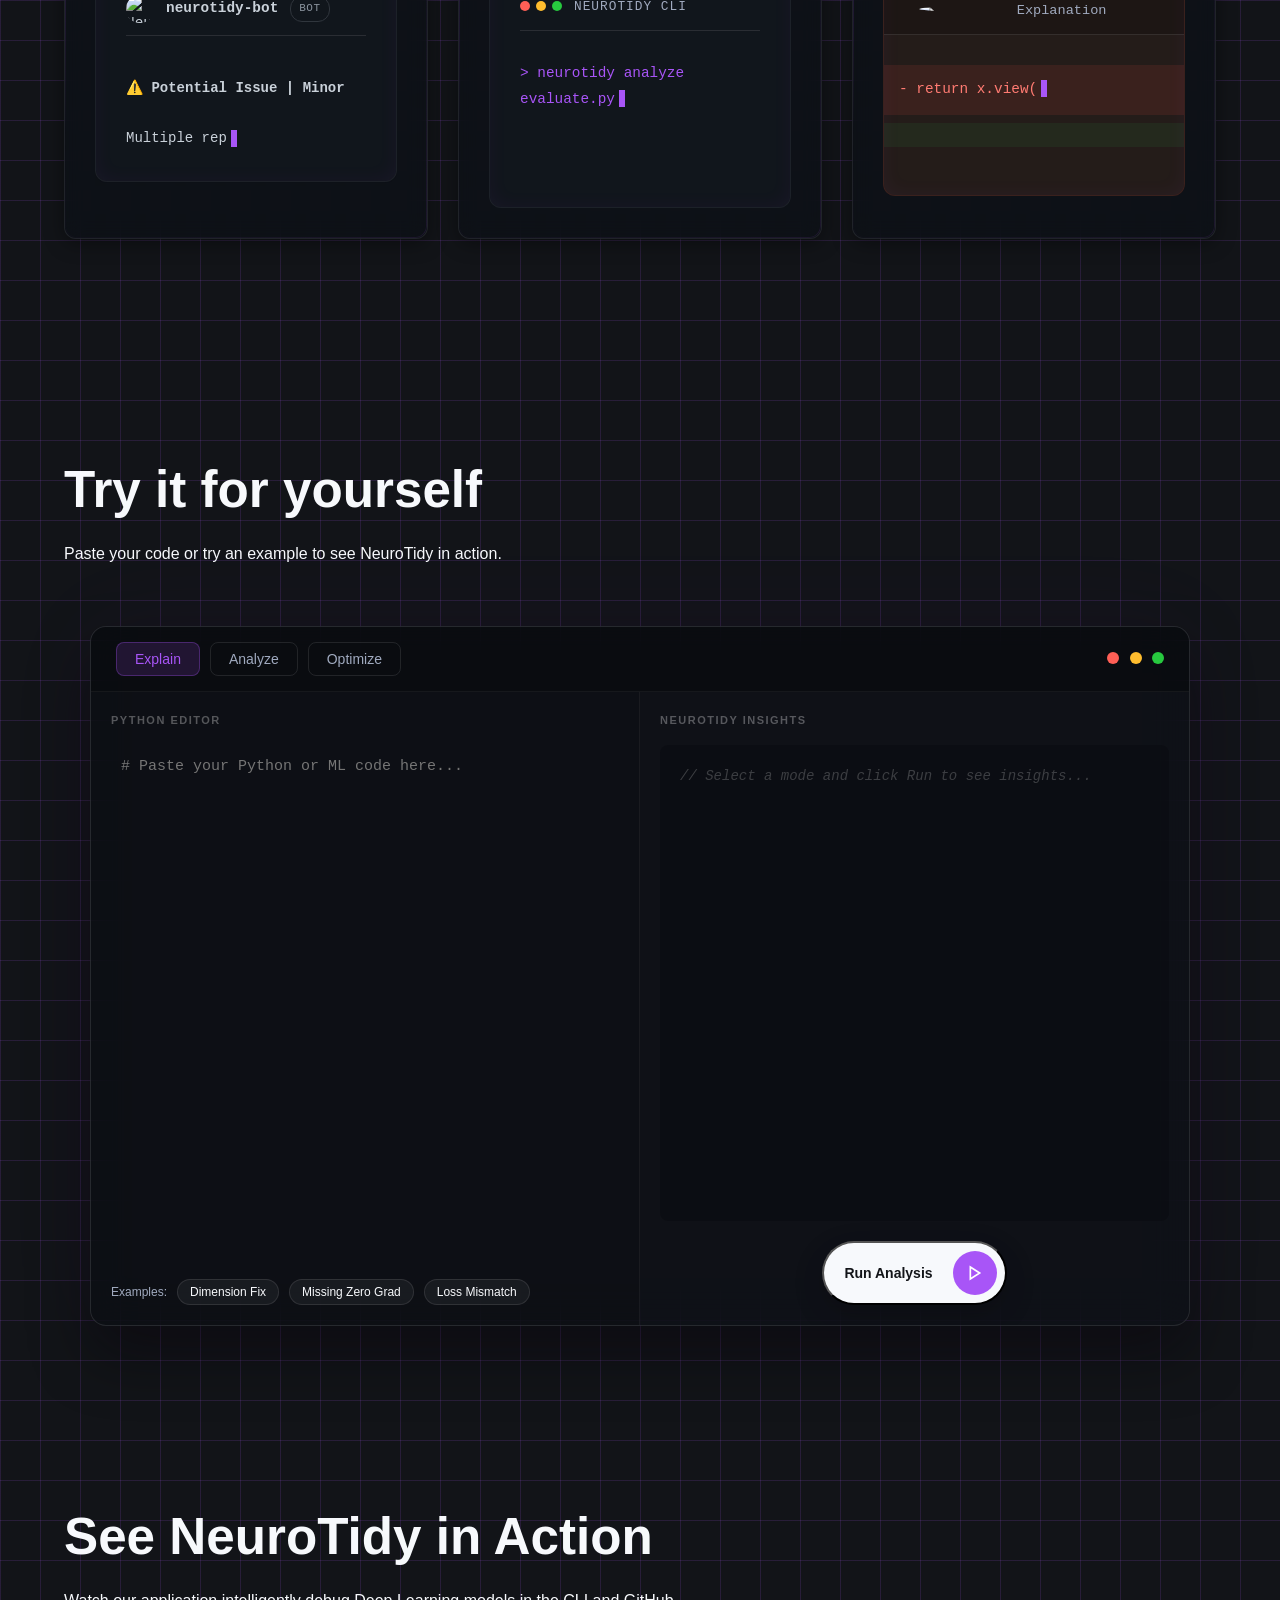
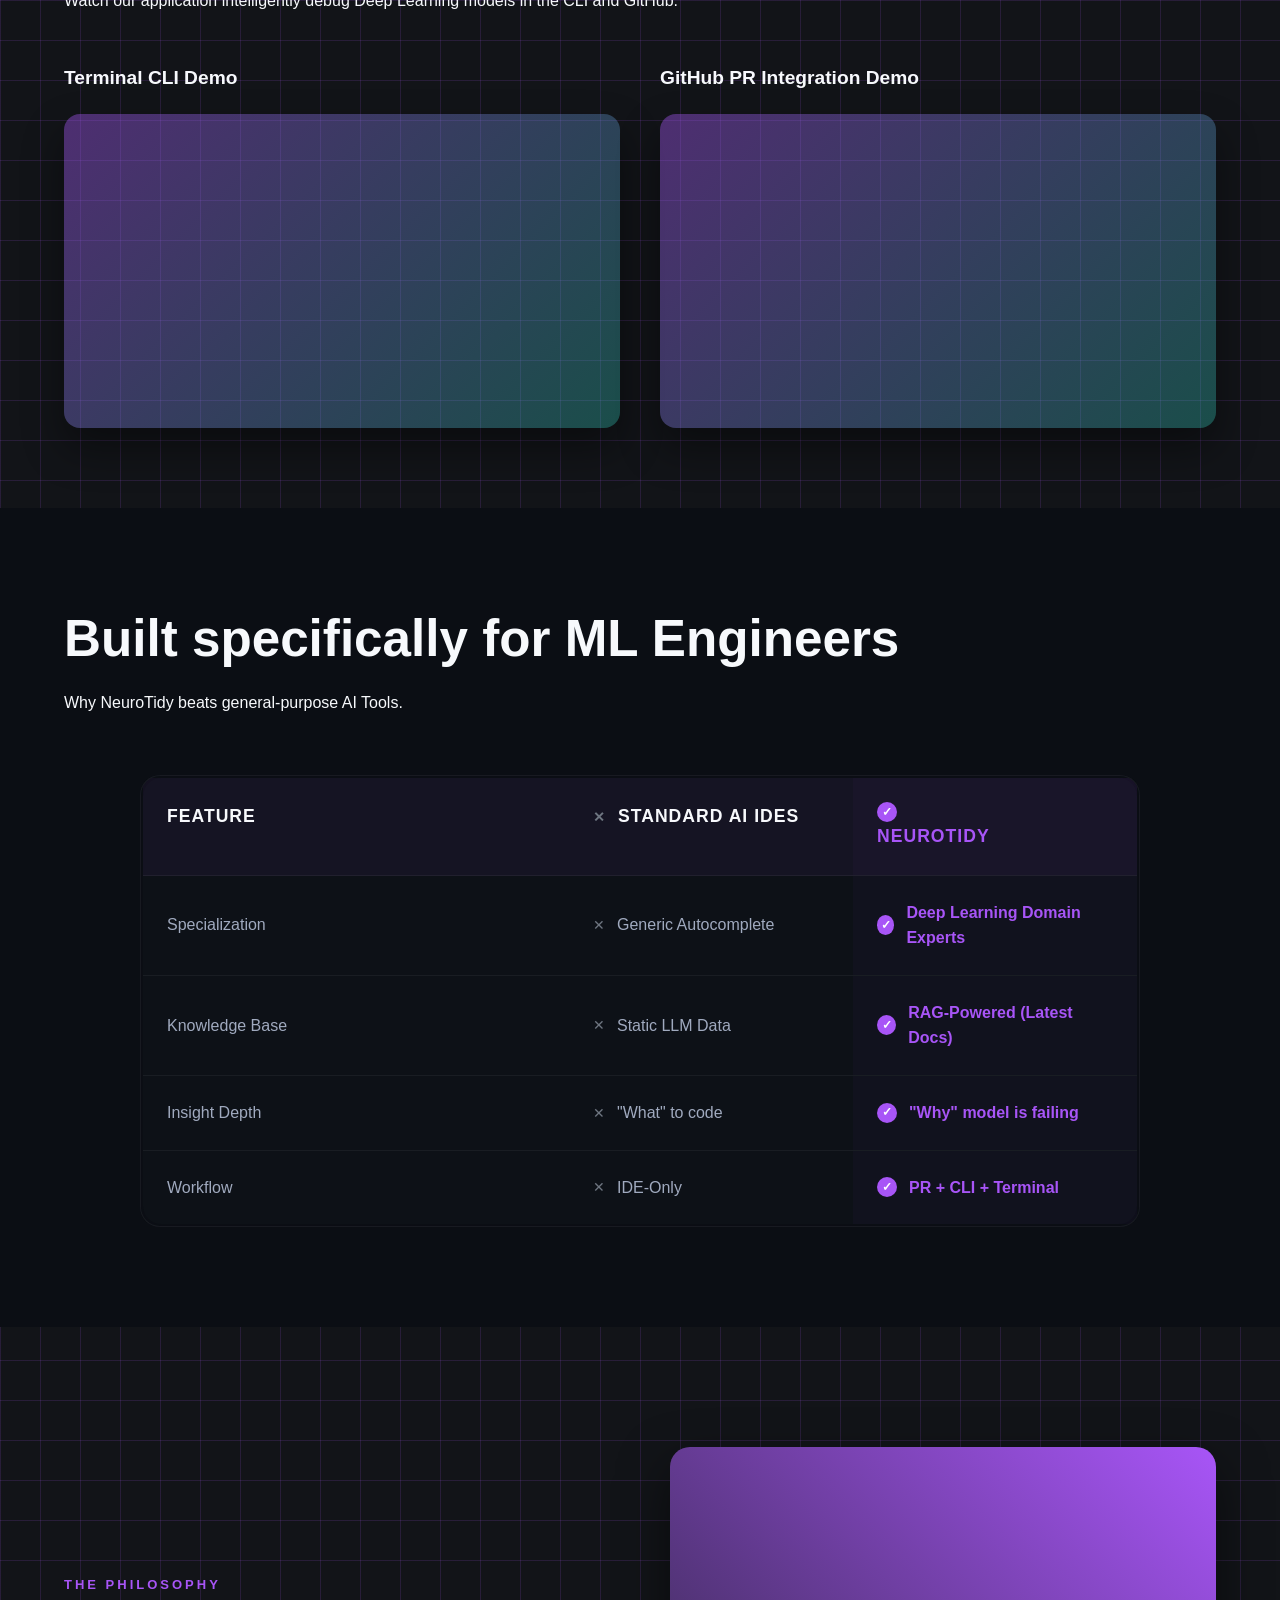
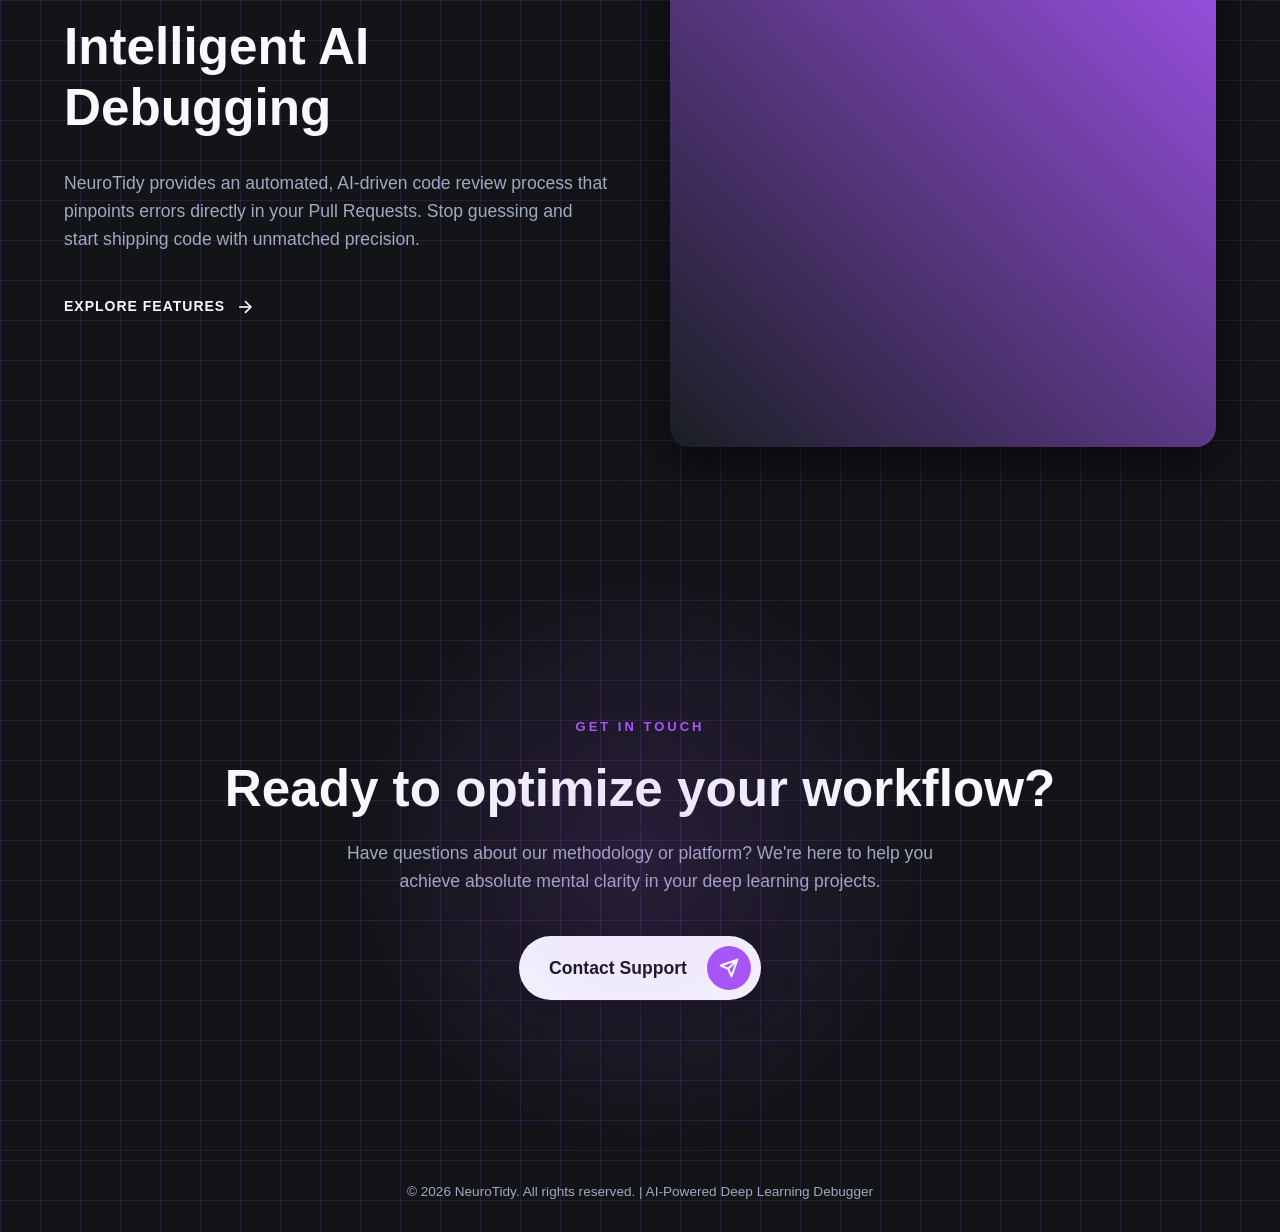
==== commit f306d9c0: "Merge branch 'main' into feature/update-hackathon-files" ====
--- a/lone-penguin-site/index.html
+++ b/lone-penguin-site/index.html
@@ -72,14 +72,14 @@
     <nav class="navbar" aria-label="Main navigation">
         <div class="nav-container">
             <a href="#" class="brand-logo">
-                <img src="../Assets/image.png" alt="NeuroTidy Logo" class="brand-img-round">
+                <img src="../assets/image.png" alt="NeuroTidy Logo" class="brand-img-round">
                 <span class="brand-text">NeuroTidy</span>
             </a>
 
             <ul class="nav-menu">
                 <li class="nav-item"><a href="#features" class="nav-link">Features</a></li>
                 <li class="nav-item"><a href="#about" class="nav-link">About Us</a></li>
-                <li class="nav-item"><a href="#contact" class="nav-link">Contact</a></li>
+                <li class="nav-item"><a href="contact.html" class="nav-link">Contact</a></li>
                 <li class="nav-item"><a href="download.html" class="nav-link btn-download">Download</a></li>
             </ul>
 
@@ -92,14 +92,22 @@
         </div>
     </nav>
 
-    <main>
-        <!-- Hero Section -->
-        <header class="hero" id="home">
-            <!-- Background Video -->
-            <div class="video-container">
-                <video autoplay loop muted playsinline id="bg-video">
-                    <source src="assets/penguin.mp4" type="video/mp4">
-                </video>
+    <!-- Hero Section -->
+    <header class="hero" id="home">
+        <!-- Background Video -->
+        <div class="video-container">
+            <video autoplay loop muted playsinline id="bg-video">
+                <source src="../assets/Penguin Video.mp4" type="video/mp4">
+            </video>
+        </div>
+
+        <div class="hero-overlay"></div>
+        <div class="hero-content">
+            <h1 class="hero-title">Debug Smarter <span class="highlight">Build Faster</span></h1>
+            <p class="hero-subtitle">NeuroTidy explains ML & Deep Learning errors in plain language,
+                suggests fixes, and helps you debug <br>
+                faster — without wasting hours on LLM Models and AI Linters.</p>
+            <div class="hero-cta-group">
             </div>
 
             <div class="hero-overlay"></div>
@@ -391,32 +399,30 @@
                     </div>
                 </div>
             </div>
-        </section>
-
-        <!-- Adding padding so scrolling works for the anchor tags -->
-        <section class="section" id="contact">
-            <div class="container" style="text-align: center; position: relative; z-index: 1;">
-                <span class="section-tag">Get In Touch</span>
-                <h2 class="section-title" style="margin-bottom: 20px;">Ready to <span class="text-gradient">optimize
-                        your
-                        workflow?</span></h2>
-                <p class="section-text" style="max-width: 600px; margin: 0 auto; color: var(--text-muted);">
-                    Have questions about our methodology or platform? We're here to help you achieve absolute mental
-                    clarity
-                    in your deep learning projects.
-                </p>
-                <div style="margin-top: 40px;">
-                    <a href="mailto:hello@lonepenguin.app" class="btn-premium" style="margin: 0 auto;">
-                        Contact Support
-                        <span class="btn-icon">
-                            <svg viewBox="0 0 24 24" width="20" height="20" stroke="currentColor" stroke-width="2.5"
-                                fill="none">
-                                <path d="M22 2L11 13M22 2l-7 20-4-9-9-4 20-7z" stroke-linecap="round"
-                                    stroke-linejoin="round" />
-                            </svg>
-                        </span>
-                    </a>
-                </div>
+        </div>
+    </section>
+
+    <!-- Adding padding so scrolling works for the anchor tags -->
+    <section class="section" id="contact">
+        <div class="container" style="text-align: center; position: relative; z-index: 1;">
+            <span class="section-tag">Get In Touch</span>
+            <h2 class="section-title" style="margin-bottom: 20px;">Ready to <span class="text-gradient">optimize your
+                    workflow?</span></h2>
+            <p class="section-text" style="max-width: 600px; margin: 0 auto; color: var(--text-muted);">
+                Have questions about our methodology or platform? We're here to help you achieve absolute mental clarity
+                in your deep learning projects.
+            </p>
+            <div style="margin-top: 40px;">
+                <a href="contact.html" class="btn-premium" style="margin: 0 auto;">
+                    Contact Support
+                    <span class="btn-icon">
+                        <svg viewBox="0 0 24 24" width="20" height="20" stroke="currentColor" stroke-width="2.5"
+                            fill="none">
+                            <path d="M22 2L11 13M22 2l-7 20-4-9-9-4 20-7z" stroke-linecap="round"
+                                stroke-linejoin="round" />
+                        </svg>
+                    </span>
+                </a>
             </div>
             <div class="contact-glow"></div>
         </section>
@@ -432,4 +438,4 @@
     <script src="js/main.js?v=premium"></script>
 </body>
 
-</html>+</html>
--- a/lone-penguin-site/css/style.css
+++ b/lone-penguin-site/css/style.css
@@ -1276,4 +1276,161 @@
         grid-template-columns: 1fr;
         gap: 30px;
     }
-}+}
+/* --- Contact Page Styles --- */
+.contact-hero {
+    padding: 160px 0 80px;
+    background: radial-gradient(circle at top center, rgba(168, 85, 247, 0.08) 0%, transparent 70%);
+    text-align: center;
+}
+
+.contact-grid {
+    display: grid;
+    grid-template-columns: 1.5fr 1fr;
+    gap: 60px;
+    padding-bottom: 120px;
+    align-items: start;
+}
+
+.contact-form-card {
+    background: rgba(255, 255, 255, 0.03);
+    backdrop-filter: blur(20px);
+    -webkit-backdrop-filter: blur(20px);
+    border: 1px solid rgba(255, 255, 255, 0.05);
+    border-radius: 24px;
+    padding: 50px;
+    box-shadow: 0 40px 80px rgba(0, 0, 0, 0.3);
+}
+
+.premium-form .form-row {
+    display: grid;
+    grid-template-columns: 1fr 1fr;
+    gap: 25px;
+    margin-bottom: 25px;
+}
+
+.form-group {
+    margin-bottom: 25px;
+    display: flex;
+    flex-direction: column;
+    gap: 10px;
+}
+
+.form-group label {
+    font-size: 13px;
+    text-transform: uppercase;
+    letter-spacing: 1.5px;
+    color: var(--text-muted);
+    font-weight: 600;
+}
+
+.form-group input,
+.form-group select,
+.form-group textarea {
+    background: rgba(255, 255, 255, 0.02);
+    border: 1px solid rgba(255, 255, 255, 0.1);
+    border-radius: 12px;
+    padding: 15px 20px;
+    color: var(--text-light);
+    font-size: 15px;
+    transition: var(--transition-smooth);
+    outline: none;
+    width: 100%;
+}
+
+.form-group input:focus,
+.form-group select:focus,
+.form-group textarea:focus {
+    background: rgba(168, 85, 247, 0.05);
+    border-color: var(--accent-color);
+    box-shadow: 0 0 20px rgba(168, 85, 247, 0.1);
+}
+
+.contact-info-column {
+    display: flex;
+    flex-direction: column;
+    gap: 30px;
+}
+
+.info-card {
+    background: rgba(255, 255, 255, 0.02);
+    border: 1px solid rgba(255, 255, 255, 0.05);
+    padding: 30px;
+    border-radius: 20px;
+    display: flex;
+    gap: 25px;
+    align-items: center;
+    transition: var(--transition-smooth);
+}
+
+.info-card:hover {
+    background: rgba(255, 255, 255, 0.04);
+    transform: translateX(10px);
+    border-color: var(--accent-color);
+}
+
+.info-icon {
+    width: 54px;
+    height: 54px;
+    background: rgba(168, 85, 247, 0.1);
+    color: var(--accent-color);
+    border-radius: 15px;
+    display: flex;
+    align-items: center;
+    justify-content: center;
+    flex-shrink: 0;
+}
+
+.info-content h4 {
+    font-size: 1.1rem;
+    margin-bottom: 8px;
+    color: var(--text-light);
+}
+
+.info-content p {
+    color: var(--text-muted);
+    font-size: 0.95rem;
+}
+
+.social-links {
+    display: flex;
+    gap: 15px;
+    margin-top: 10px;
+}
+
+.social-link {
+    font-size: 0.85rem;
+    color: var(--accent-color);
+    font-weight: 600;
+}
+
+.form-status {
+    margin-top: 20px;
+    padding: 15px;
+    border-radius: 10px;
+    font-size: 14px;
+    display: none;
+}
+
+.form-status.success {
+    display: block;
+    background: rgba(39, 201, 63, 0.1);
+    color: #27c93f;
+    border: 1px solid rgba(39, 201, 63, 0.2);
+}
+
+@media screen and (max-width: 1100px) {
+    .contact-grid {
+        grid-template-columns: 1fr;
+    }
+}
+
+@media screen and (max-width: 600px) {
+    .premium-form .form-row {
+        grid-template-columns: 1fr;
+    }
+    .contact-form-card {
+        padding: 30px;
+    }
+}
+
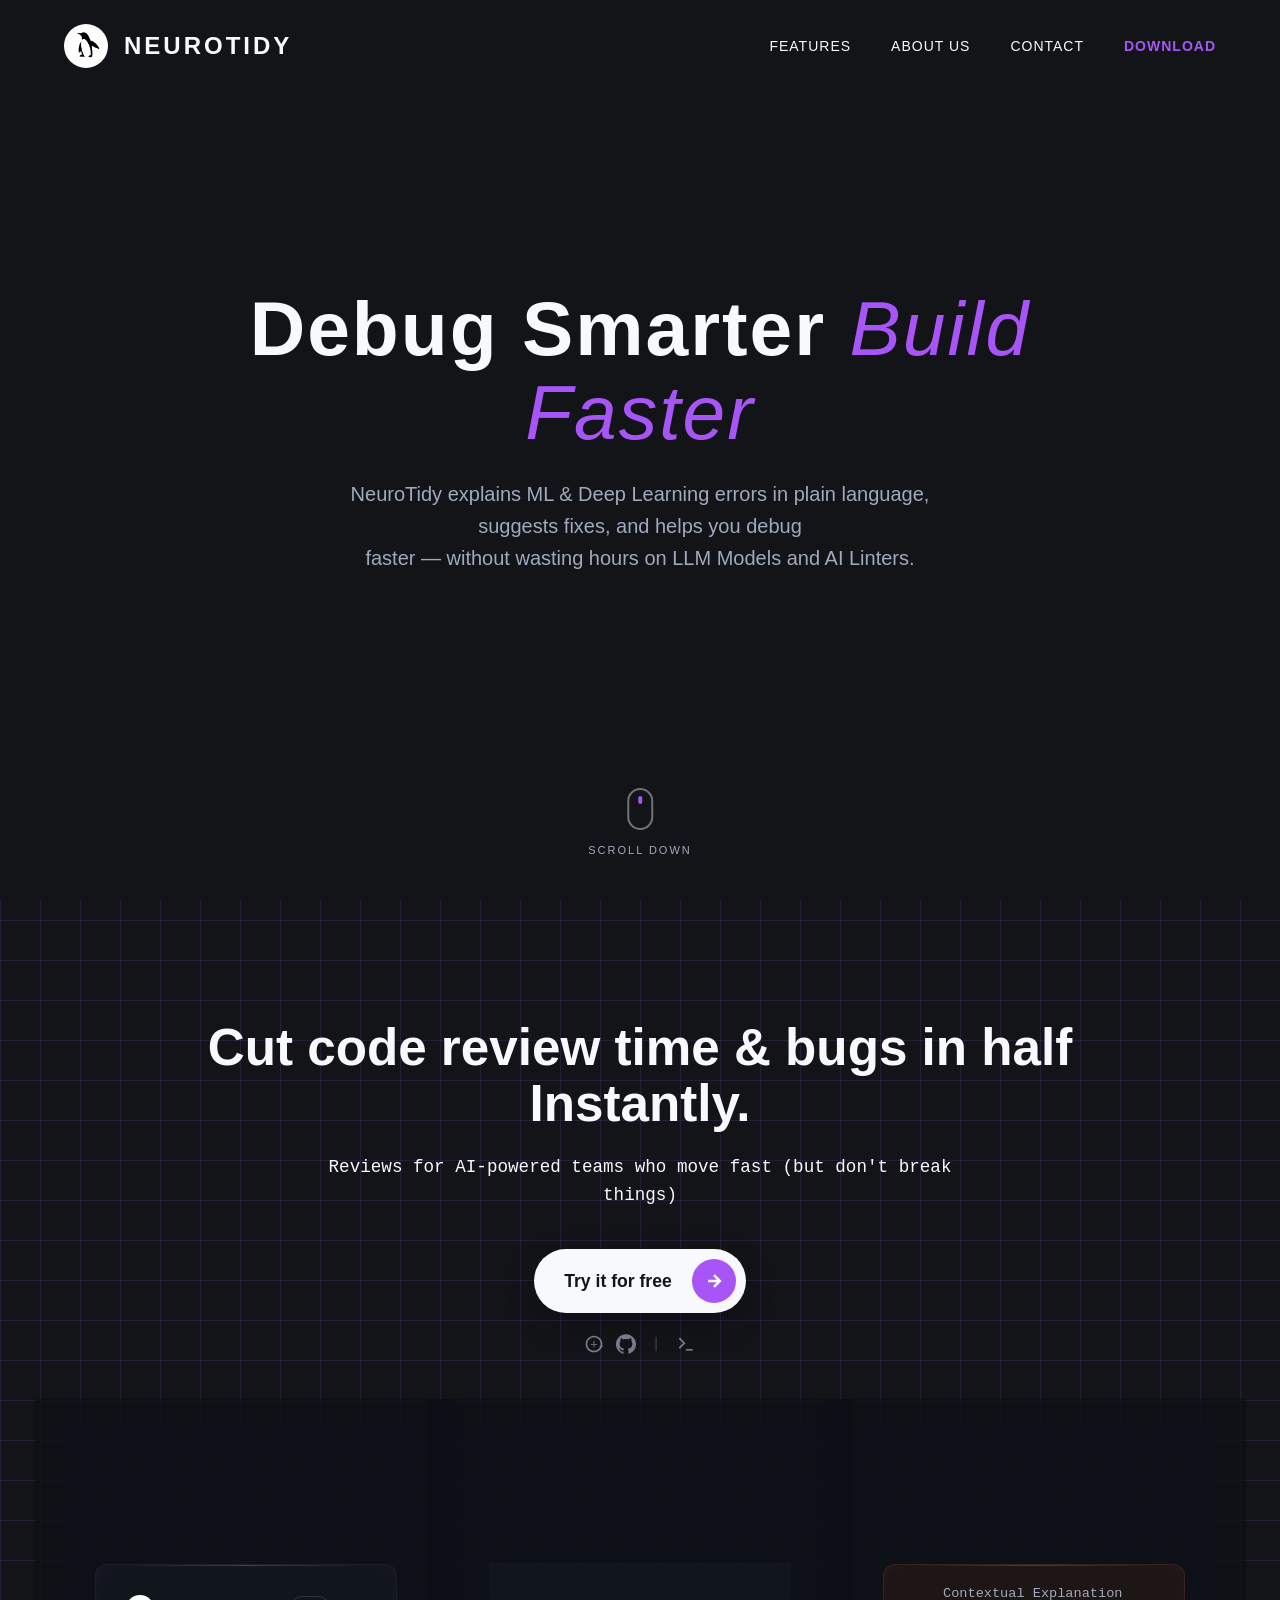
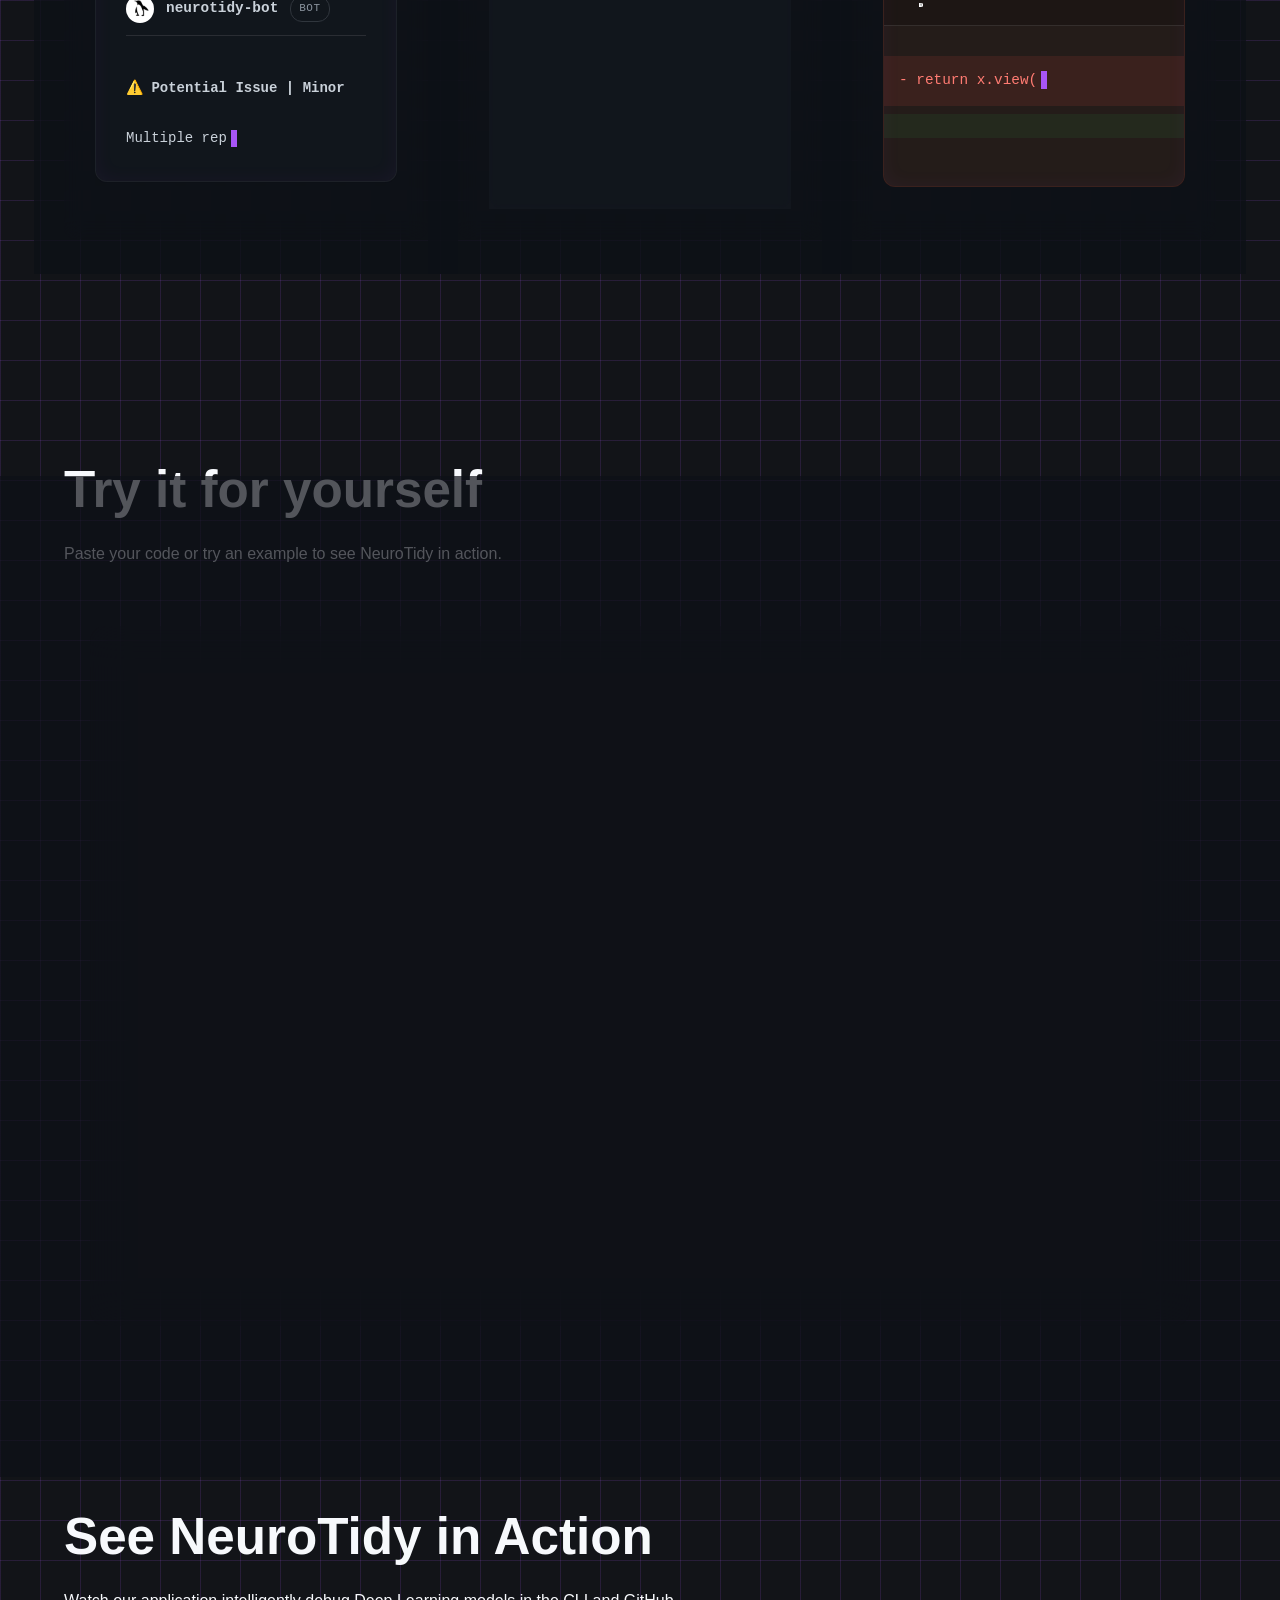
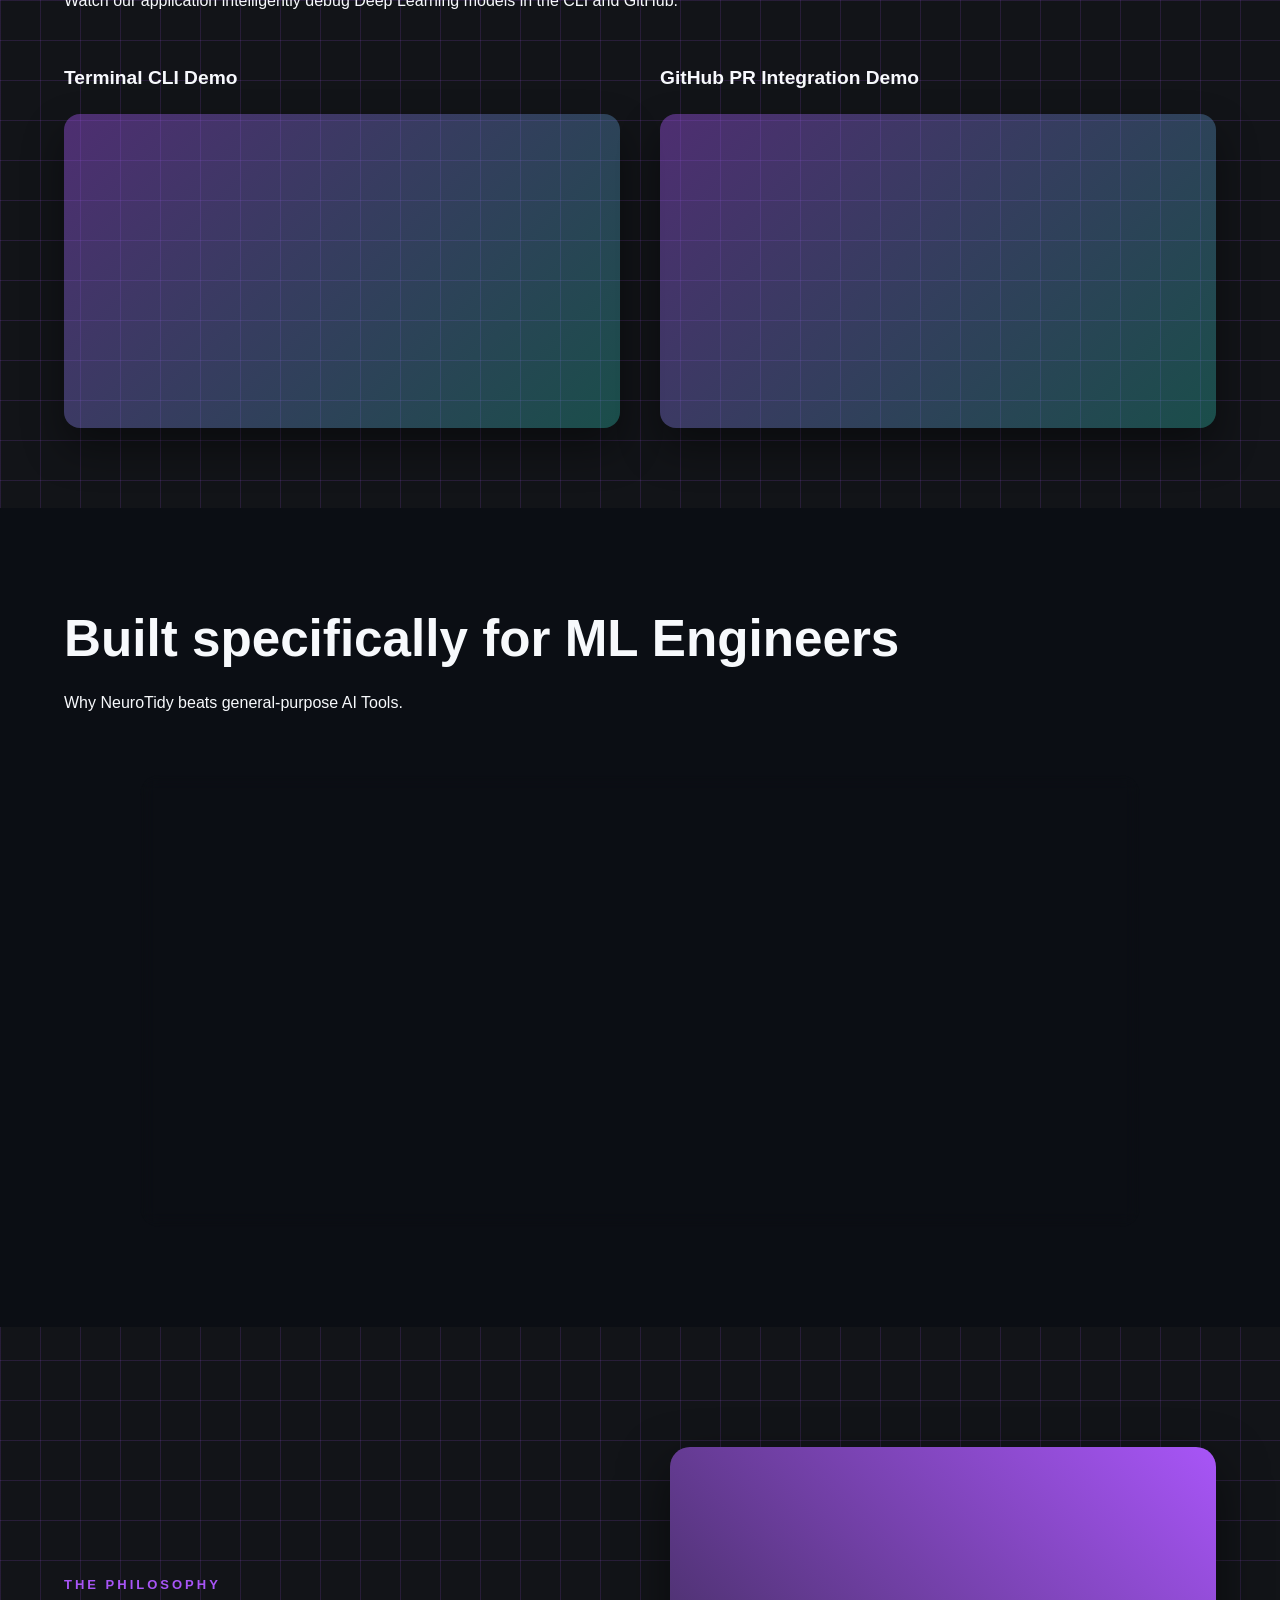
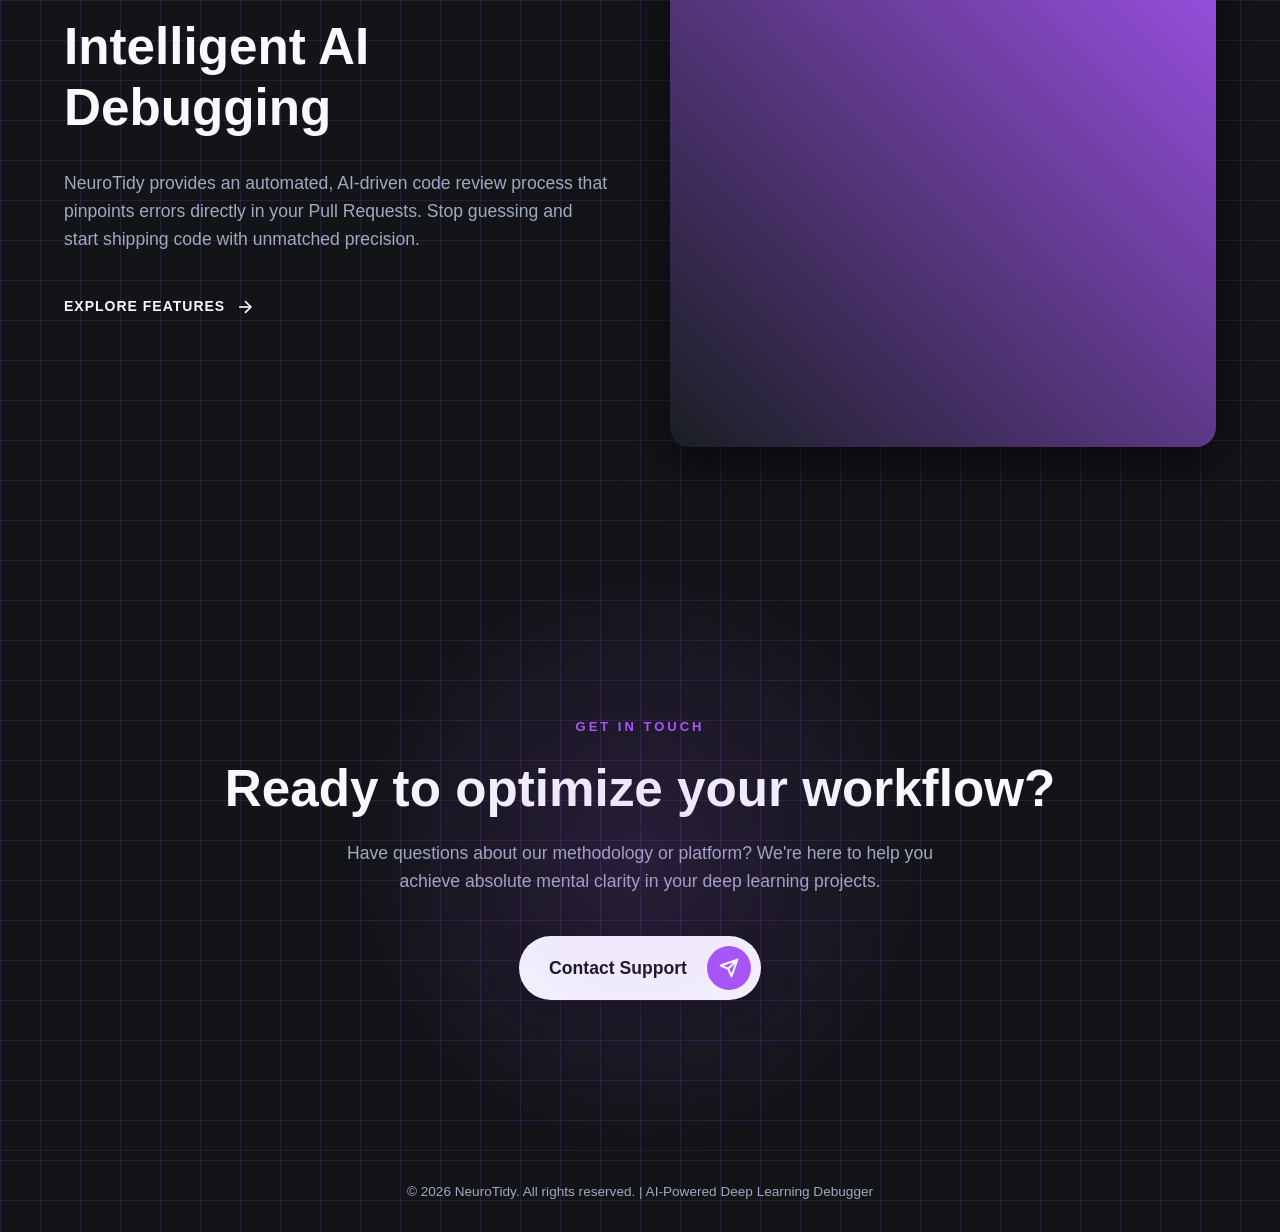
==== commit 2d4c62e4: "Fix incorrect icon and video asset paths" ====
--- a/lone-penguin-site/index.html
+++ b/lone-penguin-site/index.html
@@ -32,8 +32,8 @@
     <meta name="twitter:image" content="https://neurotidy.com/assets/og-image.png">
 
     <!-- Favicon -->
-    <link rel="icon" type="image/png" href="../Assets/image.png">
-    <link rel="apple-touch-icon" href="../Assets/image.png">
+    <link rel="icon" type="image/png" href="assets/image.png">
+    <link rel="apple-touch-icon" href="assets/image.png">
 
     <!-- Structured Data (JSON-LD) -->
     <script type="application/ld+json">
@@ -72,7 +72,7 @@
     <nav class="navbar" aria-label="Main navigation">
         <div class="nav-container">
             <a href="#" class="brand-logo">
-                <img src="../assets/image.png" alt="NeuroTidy Logo" class="brand-img-round">
+                <img src="assets/image.png" alt="NeuroTidy Logo" class="brand-img-round">
                 <span class="brand-text">NeuroTidy</span>
             </a>
 
@@ -97,7 +97,7 @@
         <!-- Background Video -->
         <div class="video-container">
             <video autoplay loop muted playsinline id="bg-video">
-                <source src="../assets/Penguin Video.mp4" type="video/mp4">
+                <source src="assets/Penguin Video.mp4" type="video/mp4">
             </video>
         </div>
 
@@ -109,296 +109,286 @@
                 faster — without wasting hours on LLM Models and AI Linters.</p>
             <div class="hero-cta-group">
             </div>
-
-            <div class="hero-overlay"></div>
-            <div class="hero-content">
-                <h1 class="hero-title">Debug Smarter <span class="highlight">Build Faster</span></h1>
-                <p class="hero-subtitle">NeuroTidy explains ML & Deep Learning errors in plain language,
-                    suggests fixes, and helps you debug <br>
-                    faster — without wasting hours on Stack Overflow.</p>
-                <div class="hero-cta-group">
-                </div>
-            </div>
-
-            <!-- Scroll indicator -->
-            <div class="scroll-indicator">
-                <span class="mouse">
-                    <span class="wheel"></span>
-                </span>
-                <span class="scroll-text">Scroll Down</span>
-            </div>
-        </header>
-
-        <!-- Features Showcase -->
-        <section class="section" id="features" style="text-align:center;">
-            <div class="container">
-                <h2 class="section-title"
-                    style="font-size: clamp(2.5rem, 4vw, 3.5rem); font-weight: 700; max-width: 900px; margin: 0 auto; line-height: 1.1;">
-                    Cut code review time & bugs in half Instantly.</h2>
-                <p class="section-text"
-                    style="font-family: monospace; font-size: 1.1rem; margin-top: 20px; color: var(--text-light); max-width: 700px; margin-inline: auto;">
-                    Reviews for AI-powered teams who move fast (but don't break things)</p>
-
-                <div class="cta-wrapper" style="margin-top: 30px; margin-bottom: 70px;">
-                    <a href="download.html" class="btn-premium">
-                        Try it for free
-                        <span class="btn-icon">
-                            <svg viewBox="0 0 24 24" width="20" height="20" stroke="currentColor" stroke-width="3"
-                                fill="none">
-                                <line x1="5" y1="12" x2="19" y2="12"></line>
-                                <polyline points="12 5 19 12 12 19"></polyline>
-                            </svg>
-                        </span>
-                    </a>
-                    <div class="install-row">
-                        <div class="install-icons">
-                            <svg class="icon-svg" viewBox="0 0 24 24" width="20" height="20" fill="currentColor">
-                                <path
-                                    d="M22.68 14.37h-.01a.34.34 0 0 0-.29-.12.35.35 0 0 0-.27.12l-1.39 1.41-1.4-1.41a.36.36 0 0 0-.54 0 .34.34 0 0 0 0 .5l1.66 1.67c.15.15.39.15.54 0l1.67-1.67a.34.34 0 0 0 .03-.5zM12 2C6.48 2 2 6.48 2 12s4.48 10 10 10 10-4.48 10-10S17.52 2 12 2zm0 18c-4.41 0-8-3.59-8-8s3.59-8 8-8 8 3.59 8 8-3.59 8-8 8z" />
-                                <path
-                                    d="M12 16.5c.3 0 .5-.2.5-.5V8.5c0-.3-.2-.5-.5-.5s-.5.2-.5.5V16c0 .3.2.5.5.5zM15.5 13c.3 0 .5-.2.5-.5s-.2-.5-.5-.5h-7c-.3 0-.5.2-.5.5s.2.5.5.5h7z" />
-                            </svg>
-                            <!-- GitHub Icon -->
-                            <svg class="icon-svg" viewBox="0 0 24 24" width="20" height="20" fill="currentColor">
-                                <path
-                                    d="M12 .297c-6.63 0-12 5.373-12 12 0 5.303 3.438 9.8 8.205 11.385.6.113.82-.258.82-.577 0-.285-.01-1.04-.015-2.04-3.338.724-4.042-1.61-4.042-1.61C4.422 18.07 3.633 17.7 3.633 17.7c-1.087-.744.084-.729.084-.729 1.205.084 1.838 1.236 1.838 1.236 1.07 1.835 2.809 1.305 3.495.998.108-.776.417-1.305.76-1.605-2.665-.3-5.466-1.332-5.466-5.93 0-1.31.465-2.38 1.235-3.22-.135-.303-.54-1.523.105-3.176 0 0 1.005-.322 3.3 1.23.96-.267 1.98-.399 3-.405 1.02.006 2.04.138 3 .405 2.28-1.552 3.285-1.23 3.285-1.23.645 1.653.24 2.873.12 3.176.765.84 1.23 1.91 1.23 3.22 0 4.61-2.805 5.625-5.475 5.92.42.36.81 1.096.81 2.22 0 1.606-.015 2.896-.015 3.286 0 .315.21.69.825.57C20.565 22.092 24 17.592 24 12.297c0-6.627-5.373-12-12-12" />
-                            </svg>
-                            <span class="separator">|</span>
-                            <!-- CLI/Terminal Icon -->
-                            <svg class="icon-svg" viewBox="0 0 24 24" width="20" height="20" stroke="currentColor"
-                                stroke-width="2" fill="none">
-                                <polyline points="4 17 10 11 4 5"></polyline>
-                                <line x1="12" y1="19" x2="20" y2="19"></line>
-                            </svg>
-                        </div>
-                    </div>
-                </div>
-
-                <div class="features-grid">
-                    <!-- Card 1 -->
-                    <div class="feature-card">
-                        <h3 class="feature-card-title">Automated GitHub PR Reviews</h3>
-                        <p class="feature-card-text">Get instant feedback on every PR with AI-generated summaries and
-                            line-by-line violation reports directly in your repository.</p>
-                        <div class="feature-mockup">
-                            <div class="mockup-header">
-                                <img src="../Assets/image.png" class="mockup-logo" alt="NeuroTidy">
-                                <span class="mockup-author">neurotidy-bot</span>
-                                <span class="mockup-tag">bot</span>
+        </div>
+
+        <!-- Scroll indicator -->
+        <div class="scroll-indicator">
+            <span class="mouse">
+                <span class="wheel"></span>
+            </span>
+            <span class="scroll-text">Scroll Down</span>
+        </div>
+    </header>
+
+    <!-- Features Showcase -->
+    <section class="section" id="features" style="text-align:center;">
+        <div class="container">
+            <h2 class="section-title"
+                style="font-size: clamp(2.5rem, 4vw, 3.5rem); font-weight: 700; max-width: 900px; margin: 0 auto; line-height: 1.1;">
+                Cut code review time & bugs in half Instantly.</h2>
+            <p class="section-text"
+                style="font-family: monospace; font-size: 1.1rem; margin-top: 20px; color: var(--text-light); max-width: 700px; margin-inline: auto;">
+                Reviews for AI-powered teams who move fast (but don't break things)</p>
+
+            <div class="cta-wrapper" style="margin-top: 30px; margin-bottom: 70px;">
+                <a href="download.html" class="btn-premium">
+                    Try it for free
+                    <span class="btn-icon">
+                        <svg viewBox="0 0 24 24" width="20" height="20" stroke="currentColor" stroke-width="3"
+                            fill="none">
+                            <line x1="5" y1="12" x2="19" y2="12"></line>
+                            <polyline points="12 5 19 12 12 19"></polyline>
+                        </svg>
+                    </span>
+                </a>
+                <div class="install-row">
+                    <div class="install-icons">
+                        <svg class="icon-svg" viewBox="0 0 24 24" width="20" height="20" fill="currentColor">
+                            <path
+                                d="M22.68 14.37h-.01a.34.34 0 0 0-.29-.12.35.35 0 0 0-.27.12l-1.39 1.41-1.4-1.41a.36.36 0 0 0-.54 0 .34.34 0 0 0 0 .5l1.66 1.67c.15.15.39.15.54 0l1.67-1.67a.34.34 0 0 0 .03-.5zM12 2C6.48 2 2 6.48 2 12s4.48 10 10 10 10-4.48 10-10S17.52 2 12 2zm0 18c-4.41 0-8-3.59-8-8s3.59-8 8-8 8 3.59 8 8-3.59 8-8 8z" />
+                            <path
+                                d="M12 16.5c.3 0 .5-.2.5-.5V8.5c0-.3-.2-.5-.5-.5s-.5.2-.5.5V16c0 .3.2.5.5.5zM15.5 13c.3 0 .5-.2.5-.5s-.2-.5-.5-.5h-7c-.3 0-.5.2-.5.5s.2.5.5.5h7z" />
+                        </svg>
+                        <!-- GitHub Icon -->
+                        <svg class="icon-svg" viewBox="0 0 24 24" width="20" height="20" fill="currentColor">
+                            <path
+                                d="M12 .297c-6.63 0-12 5.373-12 12 0 5.303 3.438 9.8 8.205 11.385.6.113.82-.258.82-.577 0-.285-.01-1.04-.015-2.04-3.338.724-4.042-1.61-4.042-1.61C4.422 18.07 3.633 17.7 3.633 17.7c-1.087-.744.084-.729.084-.729 1.205.084 1.838 1.236 1.838 1.236 1.07 1.835 2.809 1.305 3.495.998.108-.776.417-1.305.76-1.605-2.665-.3-5.466-1.332-5.466-5.93 0-1.31.465-2.38 1.235-3.22-.135-.303-.54-1.523.105-3.176 0 0 1.005-.322 3.3 1.23.96-.267 1.98-.399 3-.405 1.02.006 2.04.138 3 .405 2.28-1.552 3.285-1.23 3.285-1.23.645 1.653.24 2.873.12 3.176.765.84 1.23 1.91 1.23 3.22 0 4.61-2.805 5.625-5.475 5.92.42.36.81 1.096.81 2.22 0 1.606-.015 2.896-.015 3.286 0 .315.21.69.825.57C20.565 22.092 24 17.592 24 12.297c0-6.627-5.373-12-12-12" />
+                        </svg>
+                        <span class="separator">|</span>
+                        <!-- CLI/Terminal Icon -->
+                        <svg class="icon-svg" viewBox="0 0 24 24" width="20" height="20" stroke="currentColor"
+                            stroke-width="2" fill="none">
+                            <polyline points="4 17 10 11 4 5"></polyline>
+                            <line x1="12" y1="19" x2="20" y2="19"></line>
+                        </svg>
+                    </div>
+                </div>
+            </div>
+
+            <div class="features-grid">
+                <!-- Card 1 -->
+                <div class="feature-card">
+                    <h3 class="feature-card-title">Automated GitHub PR Reviews</h3>
+                    <p class="feature-card-text">Get instant feedback on every PR with AI-generated summaries and
+                        line-by-line violation reports directly in your repository.</p>
+                    <div class="feature-mockup">
+                        <div class="mockup-header">
+                            <img src="assets/image.png" class="mockup-logo" alt="NeuroTidy">
+                            <span class="mockup-author">neurotidy-bot</span>
+                            <span class="mockup-tag">bot</span>
+                        </div>
+                        <div id="bot-message" style="font-size:14px; min-height: 80px; padding-top: 10px;"></div>
+                    </div>
+                </div>
+
+                <!-- Card 2 -->
+                <div class="feature-card">
+                    <h3 class="feature-card-title">Local CLI Debugging</h3>
+                    <p class="feature-card-text">Scan ML scripts locally from your terminal. Catch issues and
+                        understand
+                        deep learning concepts before deploying to CI.</p>
+                    <div class="feature-mockup terminal-mockup">
+                        <div class="mockup-header">
+                            <div class="terminal-dots">
+                                <span></span><span></span><span></span>
                             </div>
-                            <div id="bot-message" style="font-size:14px; min-height: 80px; padding-top: 10px;"></div>
-                        </div>
-                    </div>
-
-                    <!-- Card 2 -->
-                    <div class="feature-card">
-                        <h3 class="feature-card-title">Local CLI Debugging</h3>
-                        <p class="feature-card-text">Scan ML scripts locally from your terminal. Catch issues and
-                            understand
-                            deep learning concepts before deploying to CI.</p>
-                        <div class="feature-mockup terminal-mockup">
-                            <div class="mockup-header">
-                                <div class="terminal-dots">
-                                    <span></span><span></span><span></span>
-                                </div>
-                                <span class="mockup-title">neurotidy cli</span>
-                            </div>
-                            <div id="cli-line1" style="color: #a855f7; margin-bottom: 15px; min-height: 1.2em;"></div>
-                            <div id="cli-line2" style="color: #3fb950; margin-bottom: 15px; min-height: 1.2em;"></div>
-                            <div id="cli-line3" style="color: #c9d1d9; min-height: 1.2em;"></div>
-                        </div>
-                    </div>
-
-                    <!-- Card 3 -->
-                    <div class="feature-card">
-                        <h3 class="feature-card-title">Contextual Explanations</h3>
-                        <p class="feature-card-text">RAG-powered explanations break down confusing PyTorch errors with
-                            clear, actionable fix suggestions.</p>
-                        <div class="feature-mockup diff-mockup"
-                            style="background:#241c19; border-color: rgba(248,81,73,0.1); padding: 0; overflow: hidden;">
-                            <div class="mockup-header" style="padding: 10px 15px; background: rgba(0,0,0,0.2);">
-                                <img src="../Assets/image.png" class="mockup-logo mini" alt="NeuroTidy">
-                                <span class="mockup-subtitle">Contextual Explanation</span>
-                            </div>
-                            <div id="diff-line1"
-                                style="color:#ff7b72; padding:12px 15px; background:rgba(248,81,73,0.1); min-height: 1.2em; margin-bottom: 8px;">
-                            </div>
-                            <div id="diff-line2"
-                                style="color:#3fb950; padding:12px 15px; background:rgba(46,160,67,0.1); min-height: 1.2em; margin-bottom: 8px;">
-                            </div>
-                            <div id="diff-line3"
-                                style="color:var(--text-muted); padding: 20px 15px; font-size:13px; font-family:var(--font-body); min-height: 1.2em;">
-                            </div>
-                        </div>
-                    </div>
-                </div>
-            </div>
-        </section>
-
-        <!-- Interactive Playground -->
-        <section class="section" id="playground">
-            <div class="container">
-                <h2 class="section-title text-center" style="margin-bottom: 20px;">Try it <span
-                        class="text-gradient">for
-                        yourself</span></h2>
-                <p class="section-subtitle text-center" style="margin-bottom: 60px;">Paste your code or try an example
-                    to
-                    see NeuroTidy in action.</p>
-
-                <div class="playground-window">
-                    <div class="playground-header">
-                        <div class="playground-tabs">
-                            <button class="play-tab active" data-mode="explain">Explain</button>
-                            <button class="play-tab" data-mode="analyze">Analyze</button>
-                            <button class="play-tab" data-mode="optimize">Optimize</button>
-                        </div>
-                        <div class="playground-controls">
-                            <span class="dot red"></span>
-                            <span class="dot yellow"></span>
-                            <span class="dot green"></span>
-                        </div>
-                    </div>
-
-                    <div class="playground-body">
-                        <div class="editor-pane">
-                            <div class="pane-label">PYTHON EDITOR</div>
-                            <textarea id="code-input" spellcheck="false"
-                                placeholder="# Paste your Python or ML code here..."></textarea>
-                            <div class="example-tags">
-                                <span class="tag-label">Examples:</span>
-                                <button class="ex-tag"
-                                    data-code="import torch&#10;x = torch.randn(1, 3, 224, 224)&#10;y = x.view(-1, 150528) # What is this?">Dimension
-                                    Fix</button>
-                                <button class="ex-tag"
-                                    data-code="for epoch in range(10):&#10;    loss = criterion(model(x), y)&#10;    loss.backward()&#10;    optimizer.step()">Missing
-                                    Zero Grad</button>
-                                <button class="ex-tag"
-                                    data-code="import torch.nn as nn&#10;model = nn.Sequential(&#10;    nn.Linear(10, 5),&#10;    nn.Sigmoid()&#10;)&#10;crit = nn.CrossEntropyLoss()">Loss
-                                    Mismatch</button>
-                            </div>
-                        </div>
-                        <div class="result-pane">
-                            <div class="pane-label">NEUROTIDY INSIGHTS</div>
-                            <div id="playground-output" class="terminal-output">
-                                <span class="placeholder-text">// Select a mode and click Run to see insights...</span>
-                            </div>
-                            <button id="run-btn" class="btn-premium mini">
-                                Run Analysis
-                                <span class="btn-icon">
-                                    <svg viewBox="0 0 24 24" width="16" height="16" stroke="currentColor"
-                                        stroke-width="2.5" fill="none">
-                                        <polygon points="5 3 19 12 5 21 5 3"></polygon>
-                                    </svg>
-                                </span>
-                            </button>
-                        </div>
-                    </div>
-                </div>
-            </div>
-        </section>
-
-        <!-- Video Showcase Section -->
-        <section class="section" id="showcase">
-            <div class="container text-center">
-                <h2 class="section-title" style="margin-bottom: 20px;">See <span class="text-gradient">NeuroTidy</span>
-                    in
-                    Action</h2>
-                <p class="section-subtitle" style="margin-bottom: 50px;">Watch our application intelligently debug Deep
-                    Learning models in the CLI and GitHub.</p>
-
-                <div class="showcase-grid">
-                    <div>
-                        <h3 style="color: var(--text-light); margin-bottom: 20px; font-size: 1.2rem; font-weight: 600;">
-                            Terminal CLI Demo</h3>
-                        <div class="video-placeholder-container">
-                            <video class="showcase-video" src="assets/cli.mp4" autoplay loop muted playsinline
-                                style="width: 100%; border-radius: 14px; display: block; aspect-ratio: 16/9; object-fit: cover;"></video>
-                        </div>
-                    </div>
-                    <div>
-                        <h3 style="color: var(--text-light); margin-bottom: 20px; font-size: 1.2rem; font-weight: 600;">
-                            GitHub PR Integration Demo</h3>
-                        <div class="video-placeholder-container">
-                            <video class="showcase-video" src="assets/1_merged.mp4" autoplay loop muted playsinline
-                                style="width: 100%; border-radius: 14px; display: block; aspect-ratio: 16/9; object-fit: cover;"></video>
-                        </div>
-                    </div>
-                </div>
-            </div>
-        </section>
-
-        <!-- Comparison Section -->
-        <section class="section" id="comparison">
-            <div class="container">
-                <h2 class="section-title text-center" style="margin-bottom: 20px;">Built specifically for <span
-                        class="text-gradient">ML Engineers</span></h2>
-                <p class="section-subtitle text-center" style="margin-bottom: 60px;">Why NeuroTidy beats general-purpose
-                    AI
-                    Tools.</p>
-
-                <div class="comparison-container">
-                    <div class="comparison-grid">
-                        <!-- Header -->
-                        <div class="comparison-header">
-                            <div class="comp-col-feature">Feature</div>
-                            <div class="comp-col-standard">Standard AI IDEs</div>
-                            <div class="comp-col-nt">NeuroTidy</div>
-                        </div>
-
-                        <!-- Row 1 -->
-                        <div class="comparison-row">
-                            <div class="comp-col-feature">Specialization</div>
-                            <div class="comp-col-standard">Generic Autocomplete</div>
-                            <div class="comp-col-nt">Deep Learning Domain Experts</div>
-                        </div>
-
-                        <!-- Row 2 -->
-                        <div class="comparison-row">
-                            <div class="comp-col-feature">Knowledge Base</div>
-                            <div class="comp-col-standard">Static LLM Data</div>
-                            <div class="comp-col-nt">RAG-Powered (Latest Docs)</div>
-                        </div>
-
-                        <!-- Row 3 -->
-                        <div class="comparison-row">
-                            <div class="comp-col-feature">Insight Depth</div>
-                            <div class="comp-col-standard">"What" to code</div>
-                            <div class="comp-col-nt">"Why" model is failing</div>
-                        </div>
-
-                        <!-- Row 4 -->
-                        <div class="comparison-row">
-                            <div class="comp-col-feature">Workflow</div>
-                            <div class="comp-col-standard">IDE-Only</div>
-                            <div class="comp-col-nt">PR + CLI + Terminal</div>
-                        </div>
-                    </div>
-                </div>
-            </div>
-        </section>
-
-        <!-- About Section Placeholder -->
-        <section class="section about" id="about">
-            <div class="container">
-                <div class="split-layout">
-                    <div class="content-side">
-                        <span class="section-tag">The Philosophy</span>
-                        <h2 class="section-title">Intelligent AI Debugging</h2>
-                        <p class="section-text">NeuroTidy provides an automated, AI-driven code review process that
-                            pinpoints errors directly in your Pull Requests. Stop guessing and start shipping code with
-                            unmatched precision.</p>
-                        <a href="#about" class="link-arrow">Explore Features <svg viewBox="0 0 24 24" width="20"
-                                height="20" stroke="currentColor" stroke-width="2" fill="none">
-                                <line x1="5" y1="12" x2="19" y2="12"></line>
-                                <polyline points="12 5 19 12 12 19"></polyline>
-                            </svg></a>
-                    </div>
-                    <div class="image-side">
-                        <!-- Placeholder for elegant bottle image -->
-                        <div class="image-placeholder bottle-showcase"></div>
-                    </div>
-                </div>
-            </div>
+                            <span class="mockup-title">neurotidy cli</span>
+                        </div>
+                        <div id="cli-line1" style="color: #a855f7; margin-bottom: 15px; min-height: 1.2em;"></div>
+                        <div id="cli-line2" style="color: #3fb950; margin-bottom: 15px; min-height: 1.2em;"></div>
+                        <div id="cli-line3" style="color: #c9d1d9; min-height: 1.2em;"></div>
+                    </div>
+                </div>
+
+                <!-- Card 3 -->
+                <div class="feature-card">
+                    <h3 class="feature-card-title">Contextual Explanations</h3>
+                    <p class="feature-card-text">RAG-powered explanations break down confusing PyTorch errors with
+                        clear, actionable fix suggestions.</p>
+                    <div class="feature-mockup diff-mockup"
+                        style="background:#241c19; border-color: rgba(248,81,73,0.1); padding: 0; overflow: hidden;">
+                        <div class="mockup-header" style="padding: 10px 15px; background: rgba(0,0,0,0.2);">
+                            <img src="assets/image.png" class="mockup-logo mini" alt="NeuroTidy">
+                            <span class="mockup-subtitle">Contextual Explanation</span>
+                        </div>
+                        <div id="diff-line1"
+                            style="color:#ff7b72; padding:12px 15px; background:rgba(248,81,73,0.1); min-height: 1.2em; margin-bottom: 8px;">
+                        </div>
+                        <div id="diff-line2"
+                            style="color:#3fb950; padding:12px 15px; background:rgba(46,160,67,0.1); min-height: 1.2em; margin-bottom: 8px;">
+                        </div>
+                        <div id="diff-line3"
+                            style="color:var(--text-muted); padding: 20px 15px; font-size:13px; font-family:var(--font-body); min-height: 1.2em;">
+                        </div>
+                    </div>
+                </div>
+            </div>
+        </div>
+    </section>
+
+    <!-- Interactive Playground -->
+    <section class="section" id="playground">
+        <div class="container">
+            <h2 class="section-title text-center" style="margin-bottom: 20px;">Try it <span class="text-gradient">for
+                    yourself</span></h2>
+            <p class="section-subtitle text-center" style="margin-bottom: 60px;">Paste your code or try an example
+                to
+                see NeuroTidy in action.</p>
+
+            <div class="playground-window">
+                <div class="playground-header">
+                    <div class="playground-tabs">
+                        <button class="play-tab active" data-mode="explain">Explain</button>
+                        <button class="play-tab" data-mode="analyze">Analyze</button>
+                        <button class="play-tab" data-mode="optimize">Optimize</button>
+                    </div>
+                    <div class="playground-controls">
+                        <span class="dot red"></span>
+                        <span class="dot yellow"></span>
+                        <span class="dot green"></span>
+                    </div>
+                </div>
+
+                <div class="playground-body">
+                    <div class="editor-pane">
+                        <div class="pane-label">PYTHON EDITOR</div>
+                        <textarea id="code-input" spellcheck="false"
+                            placeholder="# Paste your Python or ML code here..."></textarea>
+                        <div class="example-tags">
+                            <span class="tag-label">Examples:</span>
+                            <button class="ex-tag"
+                                data-code="import torch&#10;x = torch.randn(1, 3, 224, 224)&#10;y = x.view(-1, 150528) # What is this?">Dimension
+                                Fix</button>
+                            <button class="ex-tag"
+                                data-code="for epoch in range(10):&#10;    loss = criterion(model(x), y)&#10;    loss.backward()&#10;    optimizer.step()">Missing
+                                Zero Grad</button>
+                            <button class="ex-tag"
+                                data-code="import torch.nn as nn&#10;model = nn.Sequential(&#10;    nn.Linear(10, 5),&#10;    nn.Sigmoid()&#10;)&#10;crit = nn.CrossEntropyLoss()">Loss
+                                Mismatch</button>
+                        </div>
+                    </div>
+                    <div class="result-pane">
+                        <div class="pane-label">NEUROTIDY INSIGHTS</div>
+                        <div id="playground-output" class="terminal-output">
+                            <span class="placeholder-text">// Select a mode and click Run to see insights...</span>
+                        </div>
+                        <button id="run-btn" class="btn-premium mini">
+                            Run Analysis
+                            <span class="btn-icon">
+                                <svg viewBox="0 0 24 24" width="16" height="16" stroke="currentColor" stroke-width="2.5"
+                                    fill="none">
+                                    <polygon points="5 3 19 12 5 21 5 3"></polygon>
+                                </svg>
+                            </span>
+                        </button>
+                    </div>
+                </div>
+            </div>
+        </div>
+    </section>
+
+    <!-- Video Showcase Section -->
+    <section class="section" id="showcase">
+        <div class="container text-center">
+            <h2 class="section-title" style="margin-bottom: 20px;">See <span class="text-gradient">NeuroTidy</span>
+                in
+                Action</h2>
+            <p class="section-subtitle" style="margin-bottom: 50px;">Watch our application intelligently debug Deep
+                Learning models in the CLI and GitHub.</p>
+
+            <div class="showcase-grid">
+                <div>
+                    <h3 style="color: var(--text-light); margin-bottom: 20px; font-size: 1.2rem; font-weight: 600;">
+                        Terminal CLI Demo</h3>
+                    <div class="video-placeholder-container">
+                        <video class="showcase-video" src="assets/cli.mp4" autoplay loop muted playsinline
+                            style="width: 100%; border-radius: 14px; display: block; aspect-ratio: 16/9; object-fit: cover;"></video>
+                    </div>
+                </div>
+                <div>
+                    <h3 style="color: var(--text-light); margin-bottom: 20px; font-size: 1.2rem; font-weight: 600;">
+                        GitHub PR Integration Demo</h3>
+                    <div class="video-placeholder-container">
+                        <video class="showcase-video" src="assets/1_merged.mp4" autoplay loop muted playsinline
+                            style="width: 100%; border-radius: 14px; display: block; aspect-ratio: 16/9; object-fit: cover;"></video>
+                    </div>
+                </div>
+            </div>
+        </div>
+    </section>
+
+    <!-- Comparison Section -->
+    <section class="section" id="comparison">
+        <div class="container">
+            <h2 class="section-title text-center" style="margin-bottom: 20px;">Built specifically for <span
+                    class="text-gradient">ML Engineers</span></h2>
+            <p class="section-subtitle text-center" style="margin-bottom: 60px;">Why NeuroTidy beats general-purpose
+                AI
+                Tools.</p>
+
+            <div class="comparison-container">
+                <div class="comparison-grid">
+                    <!-- Header -->
+                    <div class="comparison-header">
+                        <div class="comp-col-feature">Feature</div>
+                        <div class="comp-col-standard">Standard AI IDEs</div>
+                        <div class="comp-col-nt">NeuroTidy</div>
+                    </div>
+
+                    <!-- Row 1 -->
+                    <div class="comparison-row">
+                        <div class="comp-col-feature">Specialization</div>
+                        <div class="comp-col-standard">Generic Autocomplete</div>
+                        <div class="comp-col-nt">Deep Learning Domain Experts</div>
+                    </div>
+
+                    <!-- Row 2 -->
+                    <div class="comparison-row">
+                        <div class="comp-col-feature">Knowledge Base</div>
+                        <div class="comp-col-standard">Static LLM Data</div>
+                        <div class="comp-col-nt">RAG-Powered (Latest Docs)</div>
+                    </div>
+
+                    <!-- Row 3 -->
+                    <div class="comparison-row">
+                        <div class="comp-col-feature">Insight Depth</div>
+                        <div class="comp-col-standard">"What" to code</div>
+                        <div class="comp-col-nt">"Why" model is failing</div>
+                    </div>
+
+                    <!-- Row 4 -->
+                    <div class="comparison-row">
+                        <div class="comp-col-feature">Workflow</div>
+                        <div class="comp-col-standard">IDE-Only</div>
+                        <div class="comp-col-nt">PR + CLI + Terminal</div>
+                    </div>
+                </div>
+            </div>
+        </div>
+    </section>
+
+    <!-- About Section Placeholder -->
+    <section class="section about" id="about">
+        <div class="container">
+            <div class="split-layout">
+                <div class="content-side">
+                    <span class="section-tag">The Philosophy</span>
+                    <h2 class="section-title">Intelligent AI Debugging</h2>
+                    <p class="section-text">NeuroTidy provides an automated, AI-driven code review process that
+                        pinpoints errors directly in your Pull Requests. Stop guessing and start shipping code with
+                        unmatched precision.</p>
+                    <a href="#about" class="link-arrow">Explore Features <svg viewBox="0 0 24 24" width="20" height="20"
+                            stroke="currentColor" stroke-width="2" fill="none">
+                            <line x1="5" y1="12" x2="19" y2="12"></line>
+                            <polyline points="12 5 19 12 12 19"></polyline>
+                        </svg></a>
+                </div>
+                <div class="image-side">
+                    <!-- Placeholder for elegant bottle image -->
+                    <div class="image-placeholder bottle-showcase"></div>
+                </div>
+            </div>
+        </div>
         </div>
     </section>
 
@@ -425,7 +415,7 @@
                 </a>
             </div>
             <div class="contact-glow"></div>
-        </section>
+    </section>
     </main>
 
     <footer
@@ -438,4 +428,4 @@
     <script src="js/main.js?v=premium"></script>
 </body>
 
-</html>
+</html>
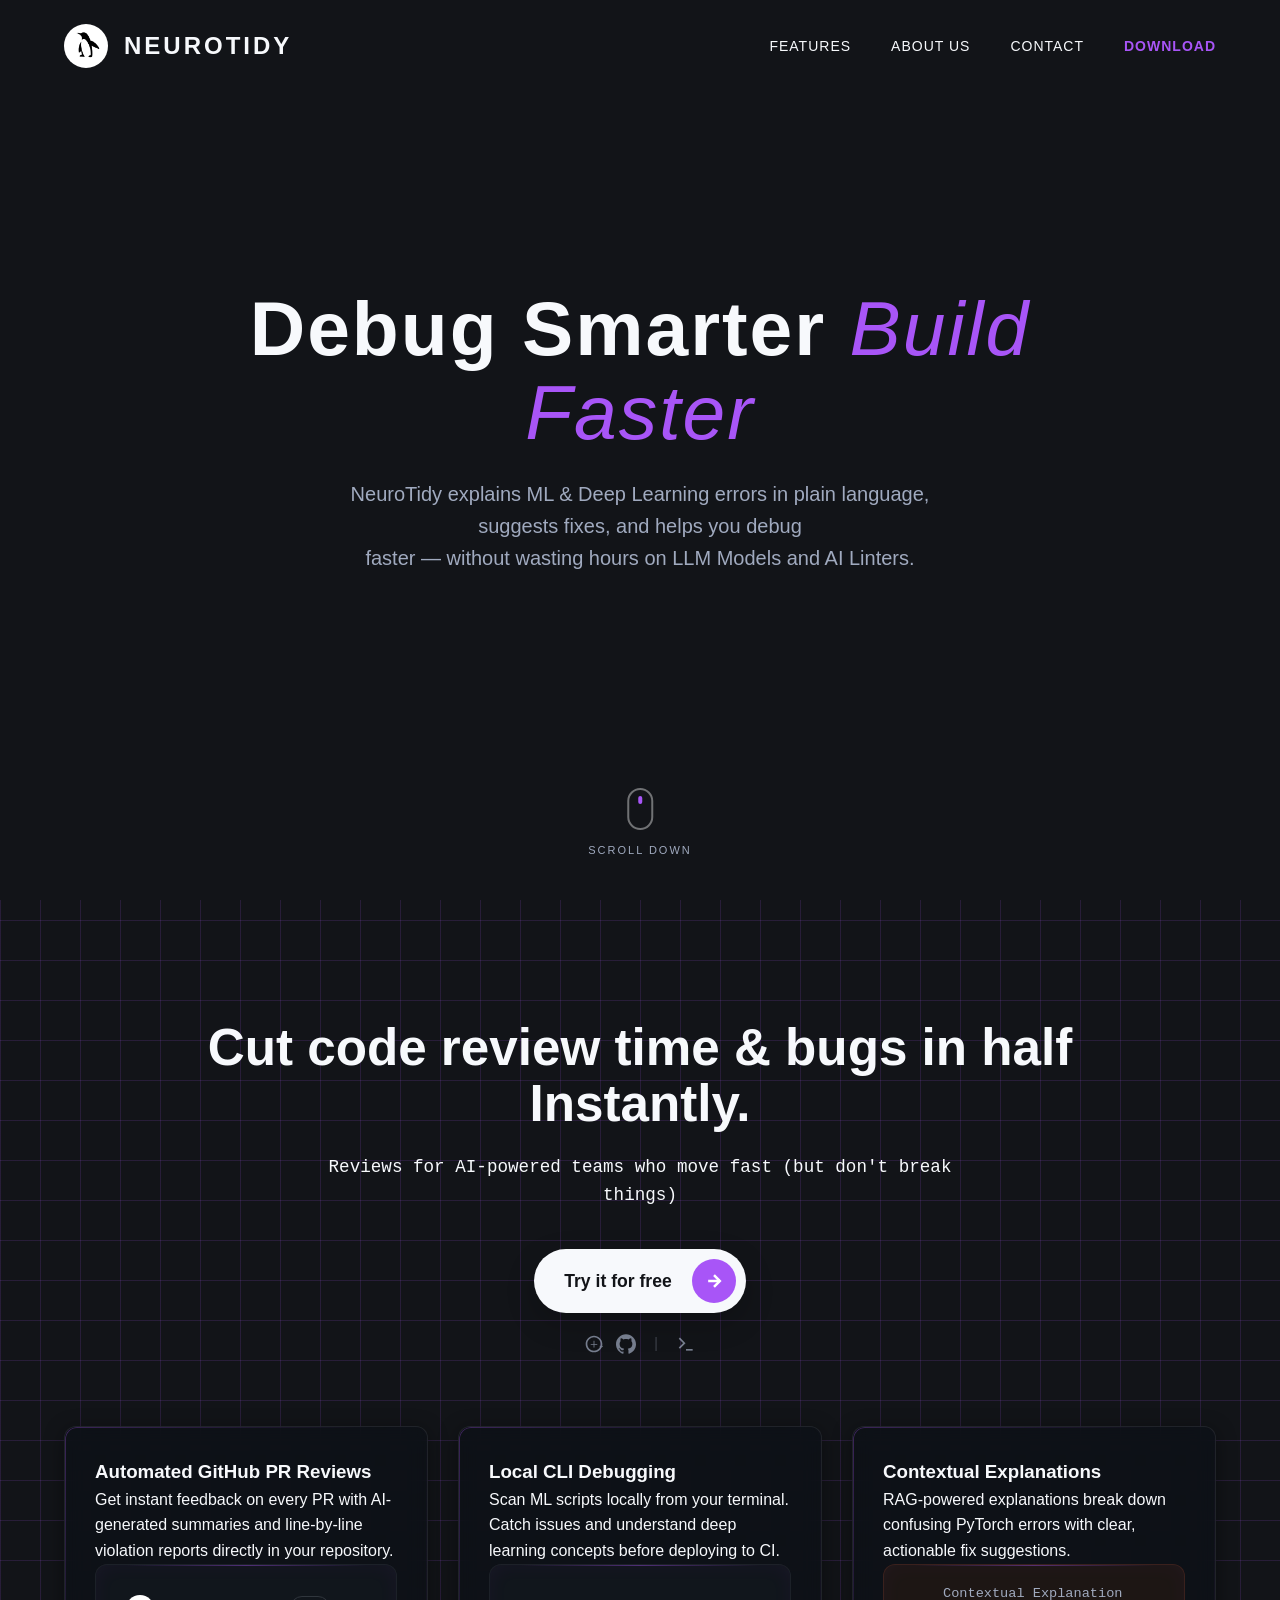
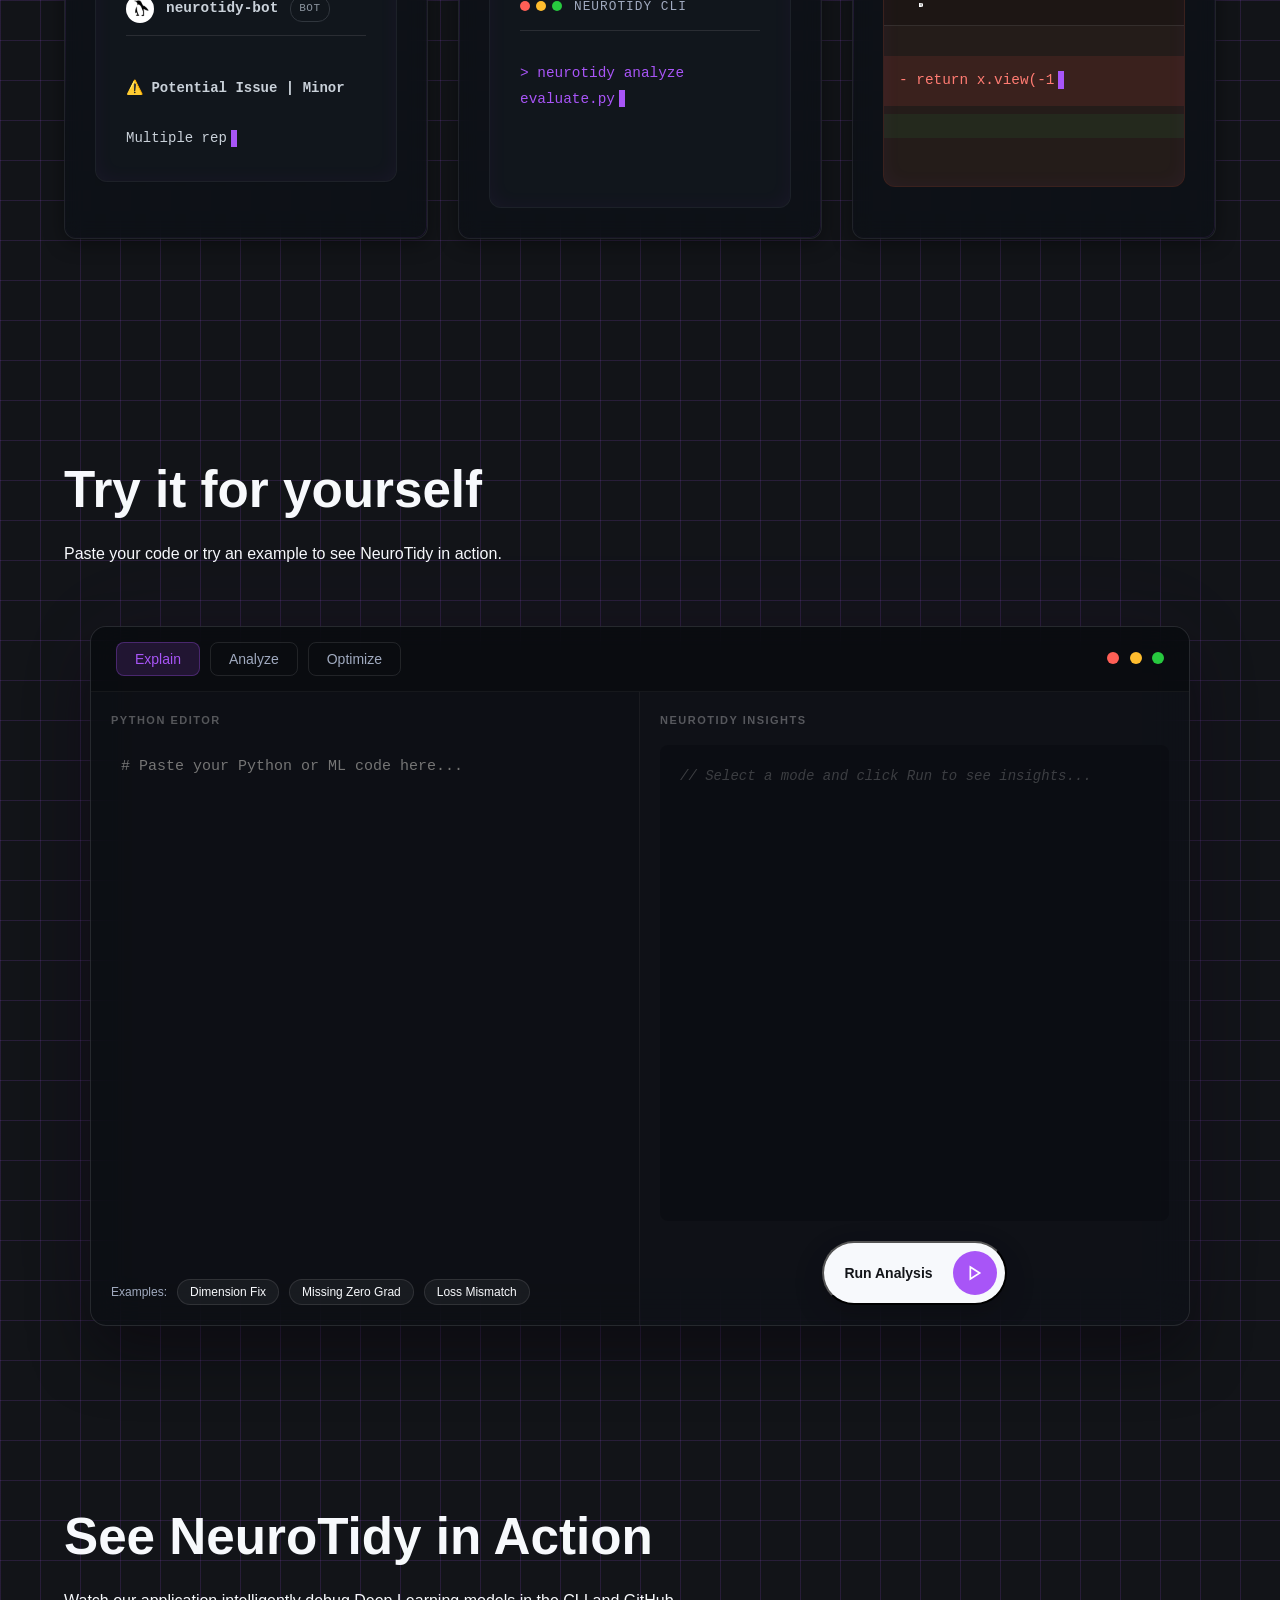
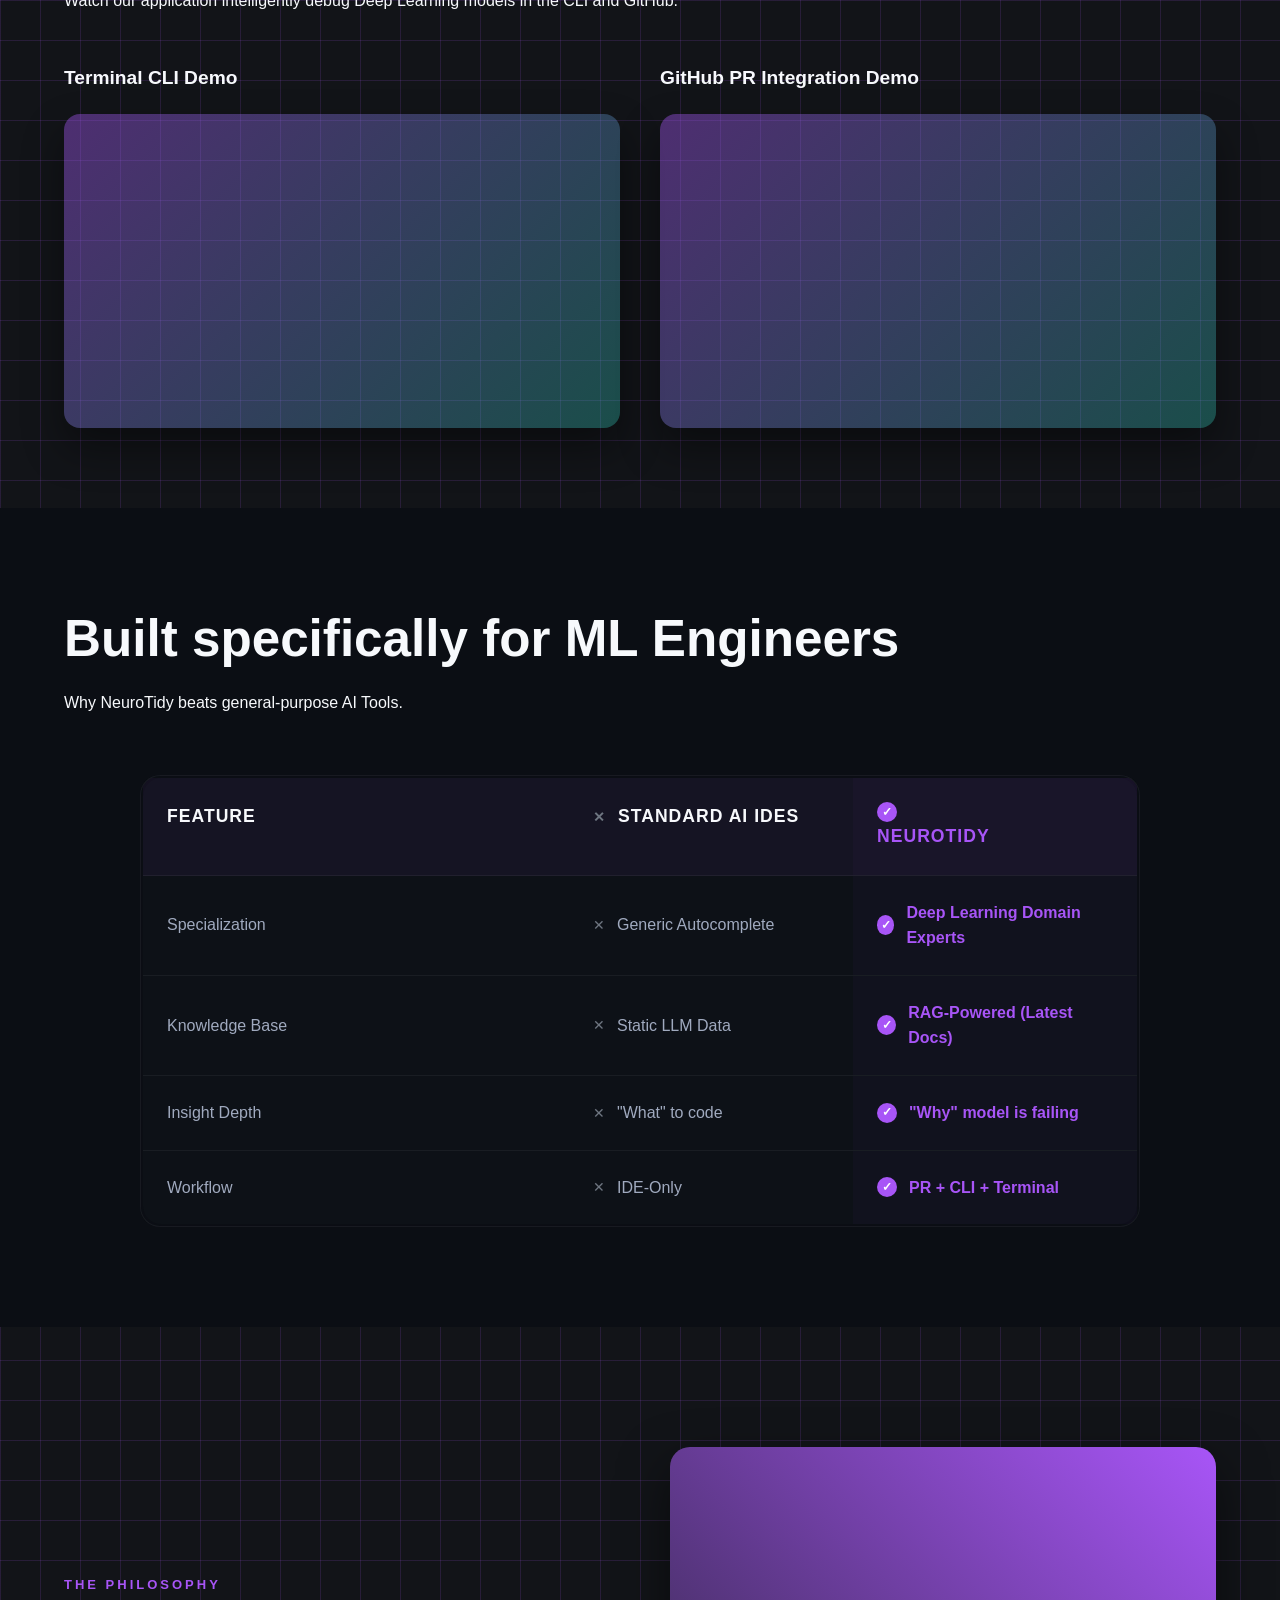
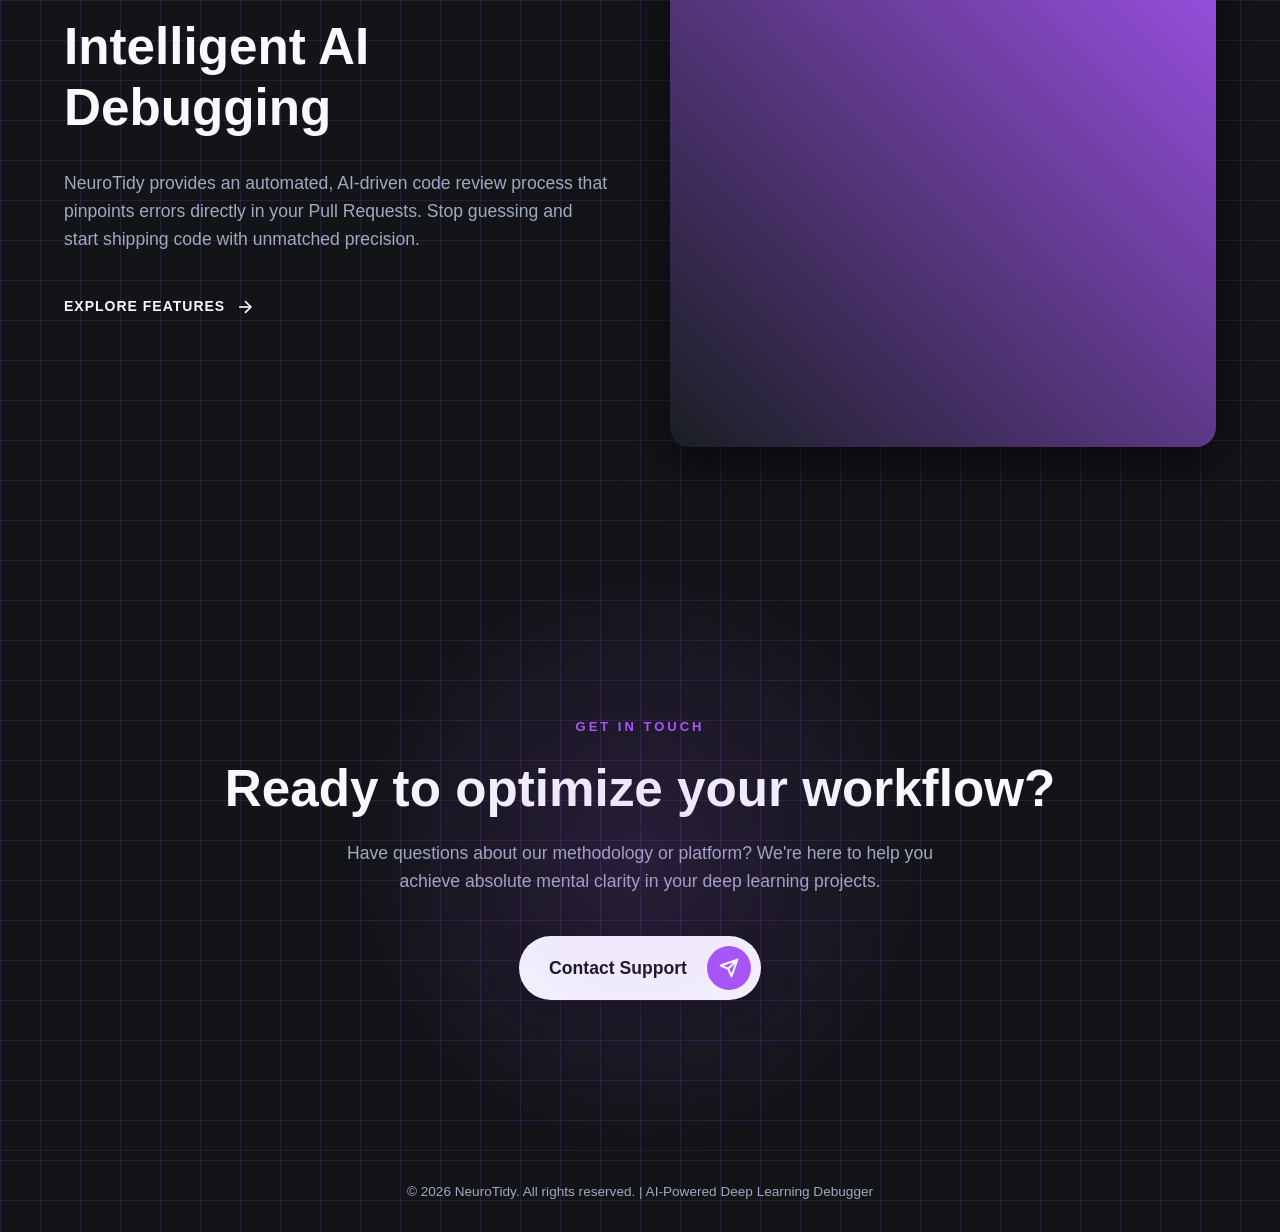
==== commit cefda8a4: "Add and configure favicon for search results" ====
--- a/lone-penguin-site/index.html
+++ b/lone-penguin-site/index.html
@@ -32,8 +32,9 @@
     <meta name="twitter:image" content="https://neurotidy.com/assets/og-image.png">
 
     <!-- Favicon -->
-    <link rel="icon" type="image/png" href="assets/image.png">
-    <link rel="apple-touch-icon" href="assets/image.png">
+    <link rel="icon" type="image/x-icon" href="/favicon.ico">
+    <link rel="icon" type="image/png" href="/assets/image.png" sizes="any">
+    <link rel="apple-touch-icon" href="/assets/image.png">
 
     <!-- Structured Data (JSON-LD) -->
     <script type="application/ld+json">
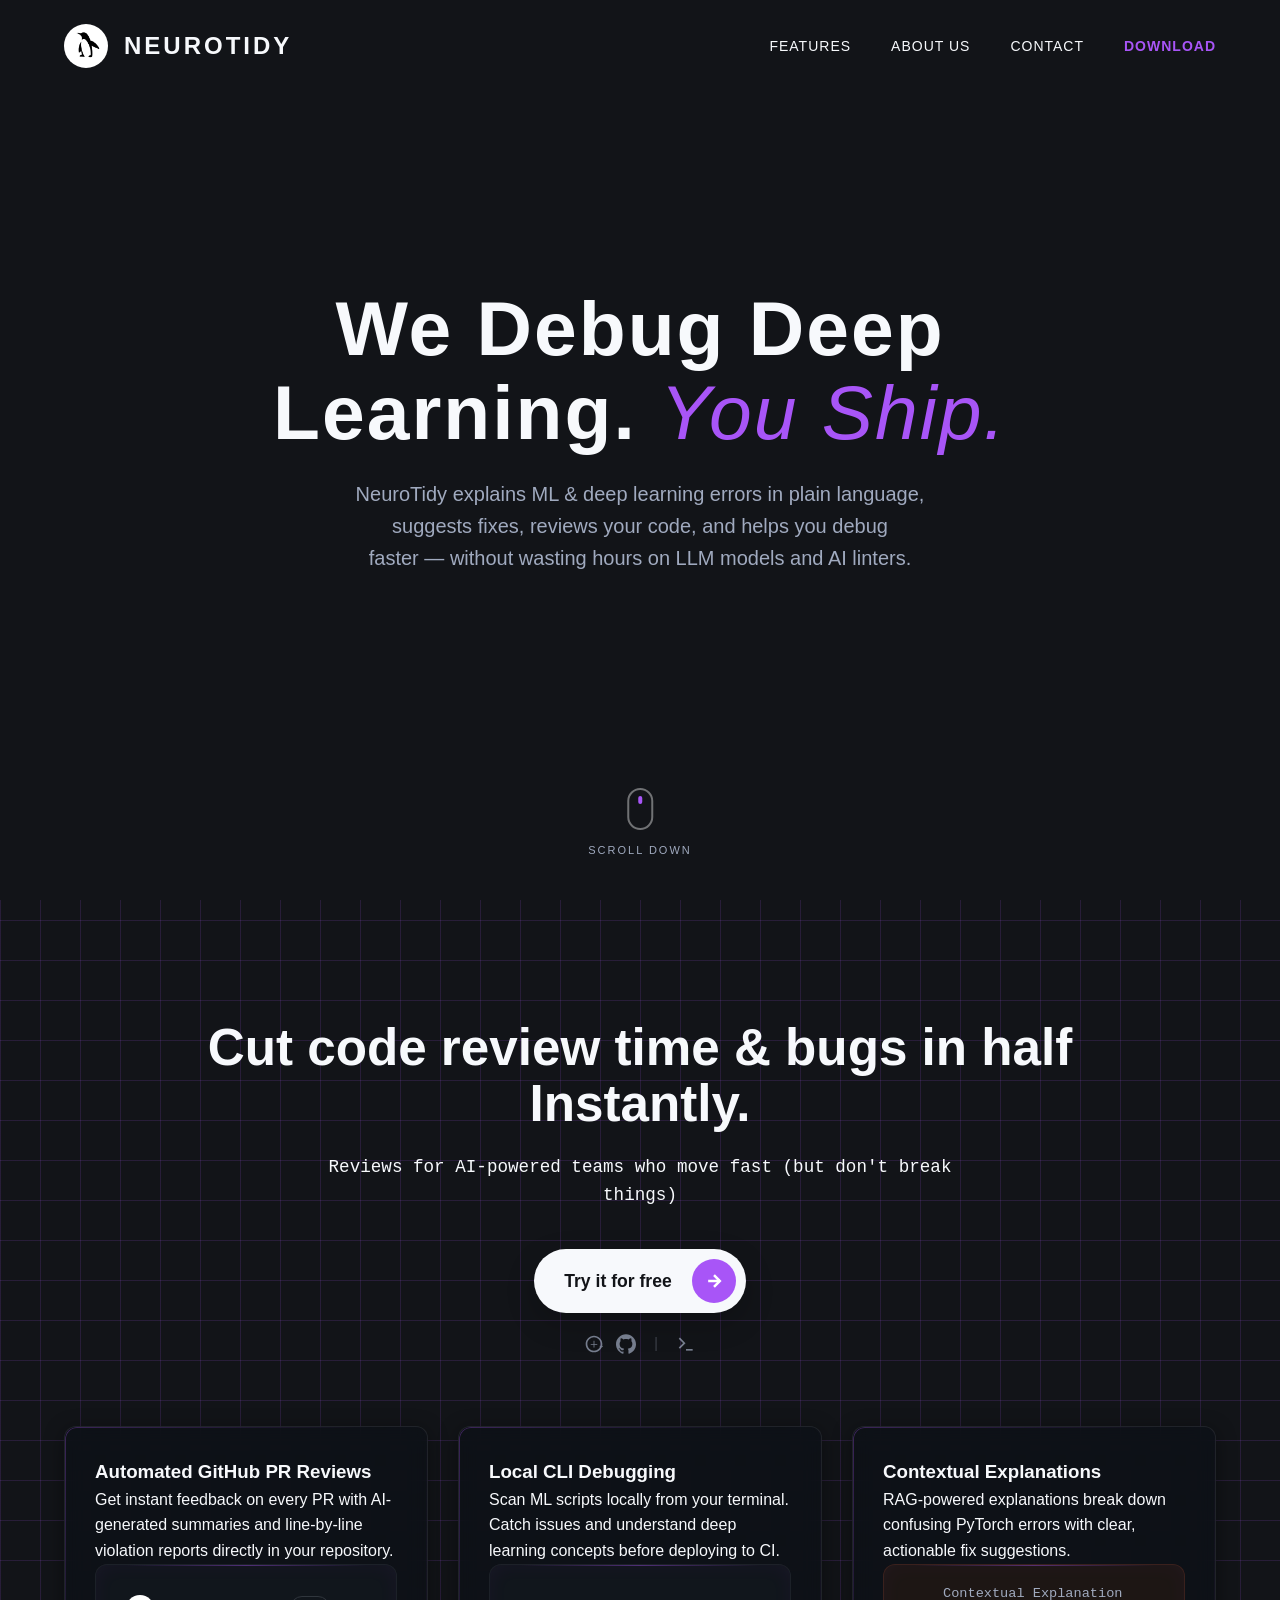
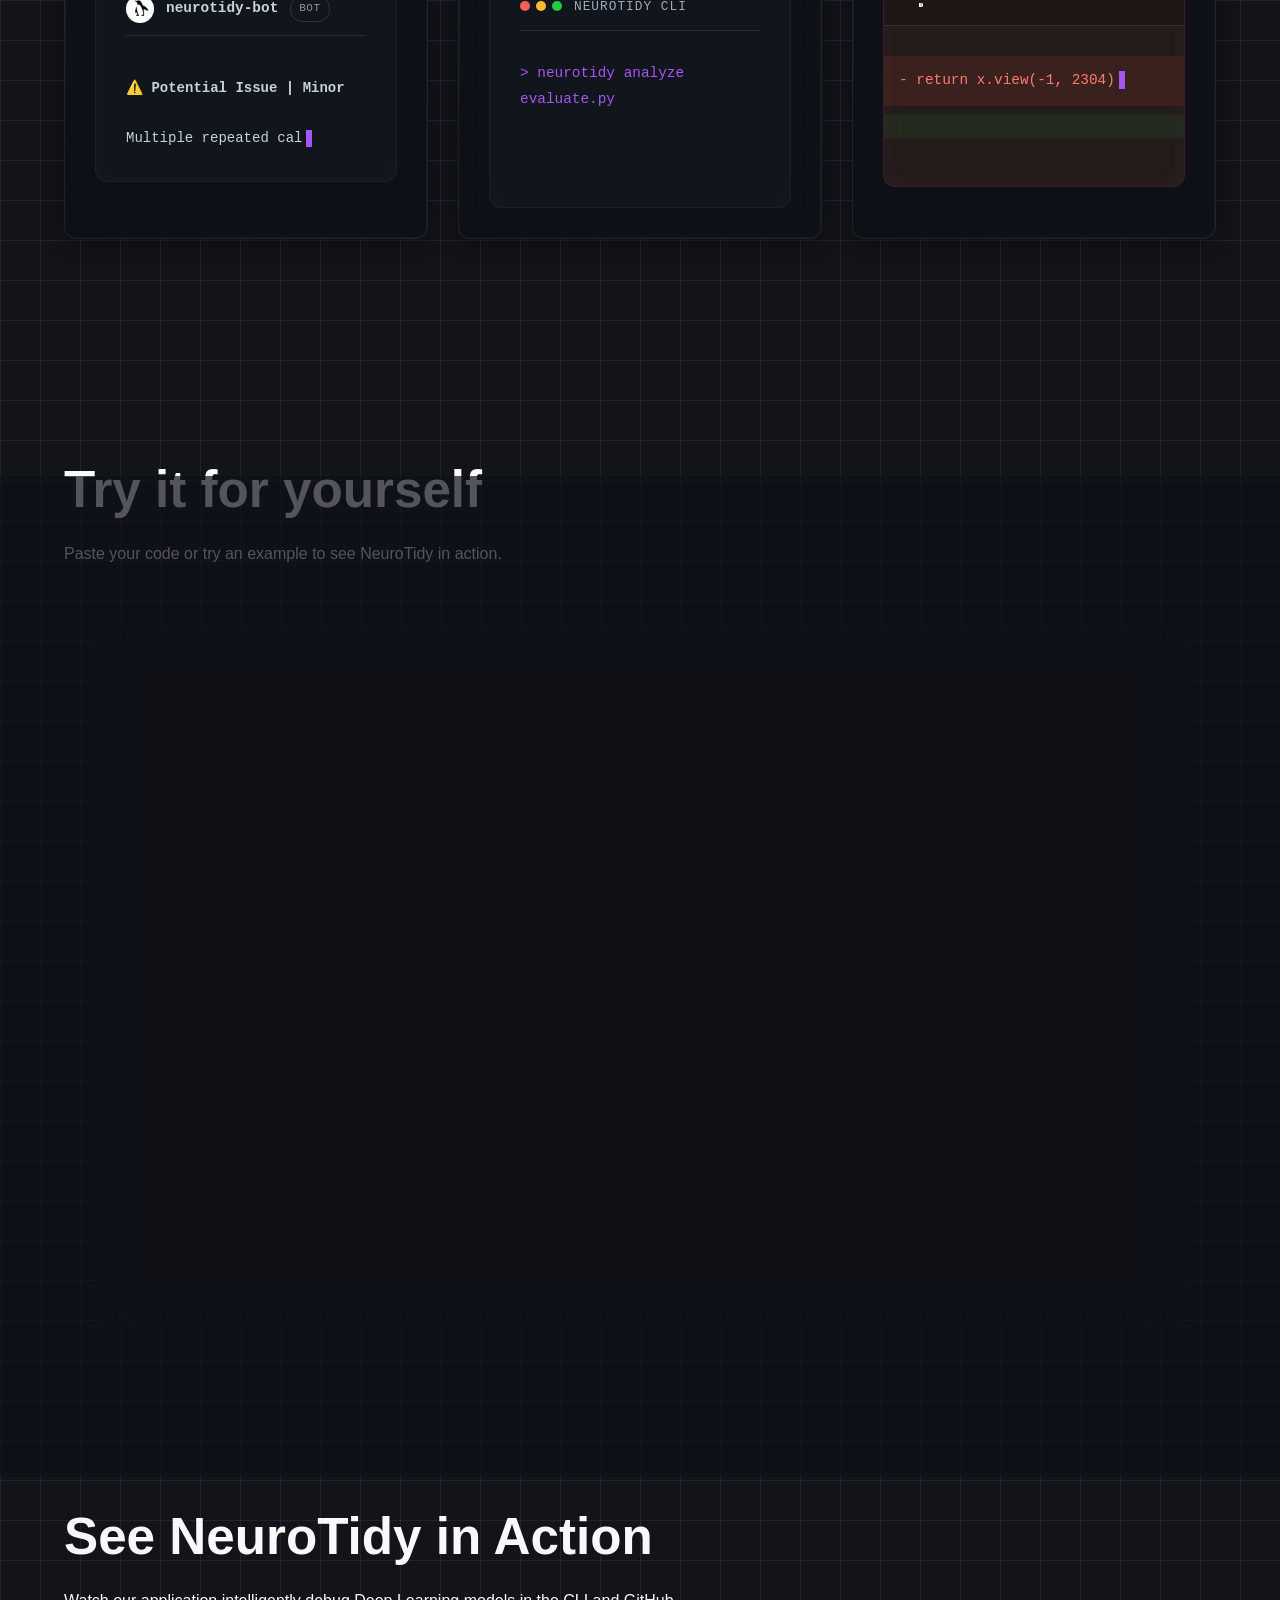
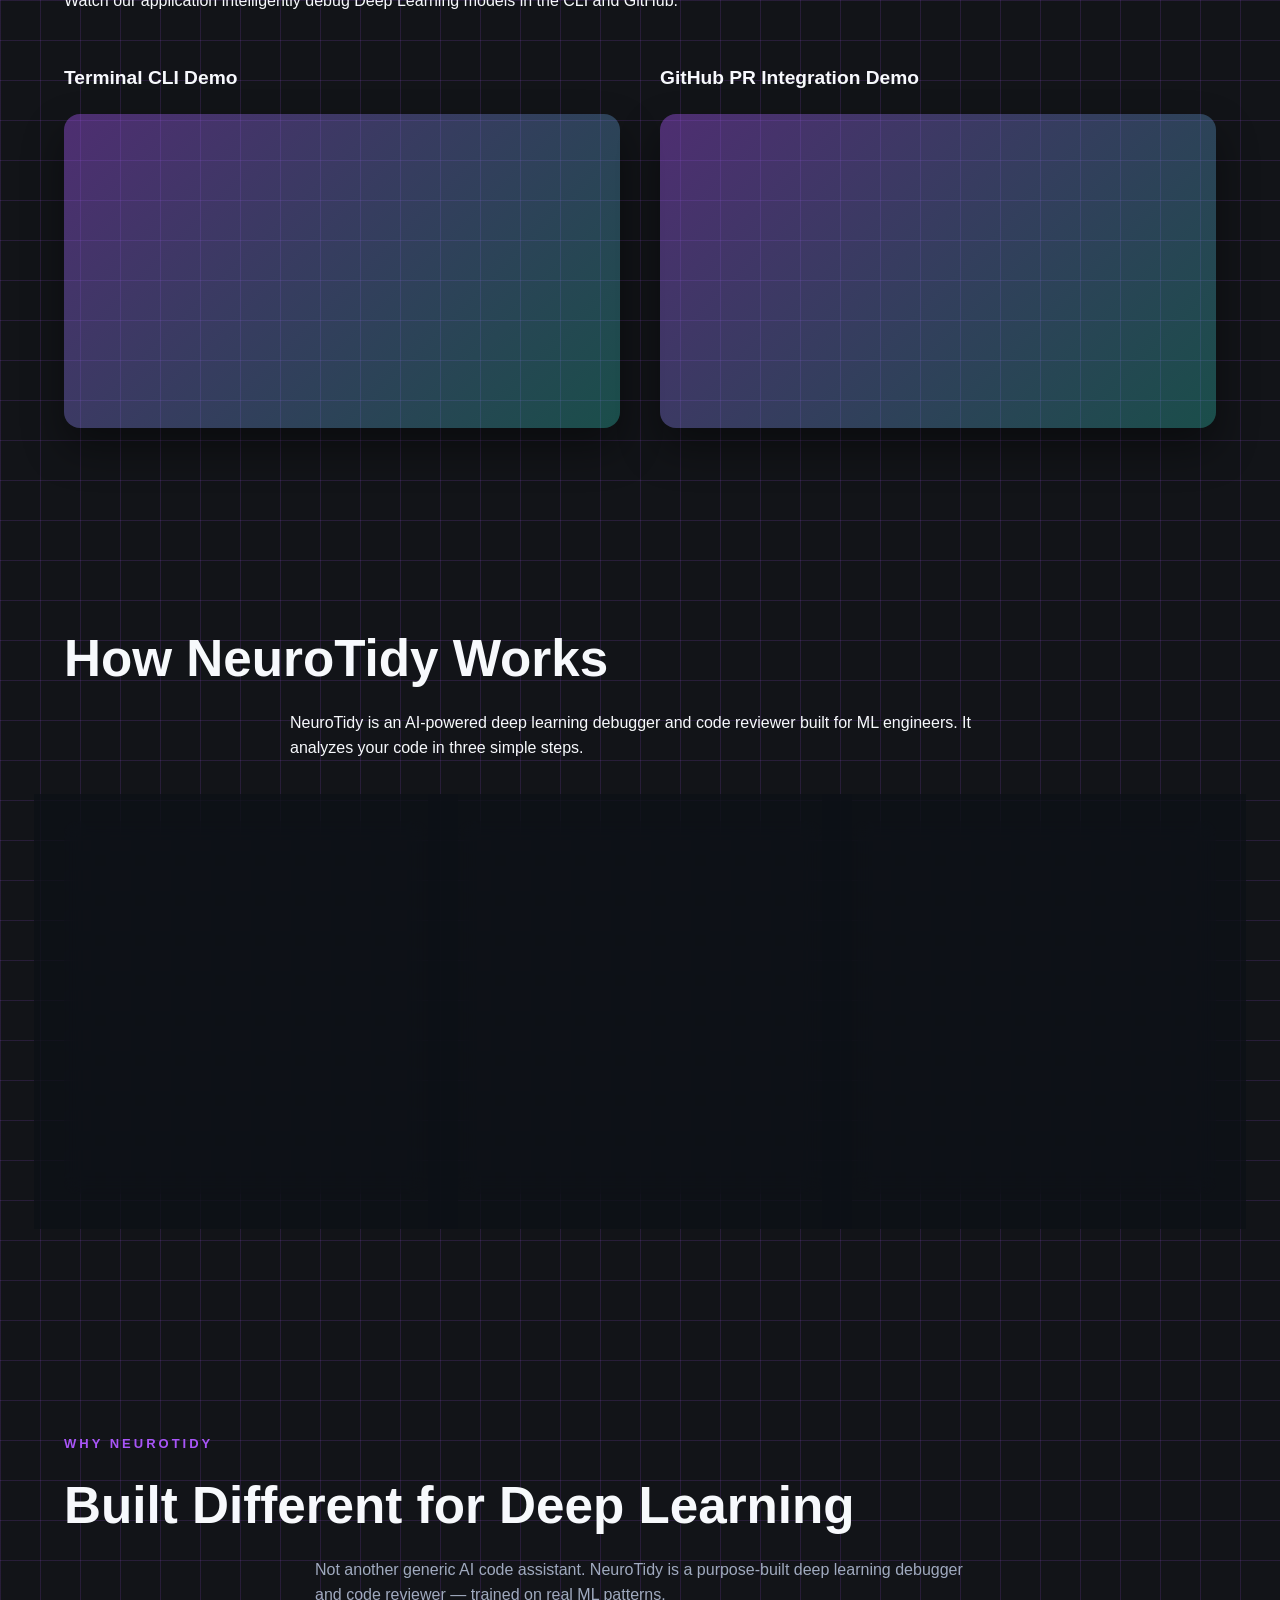
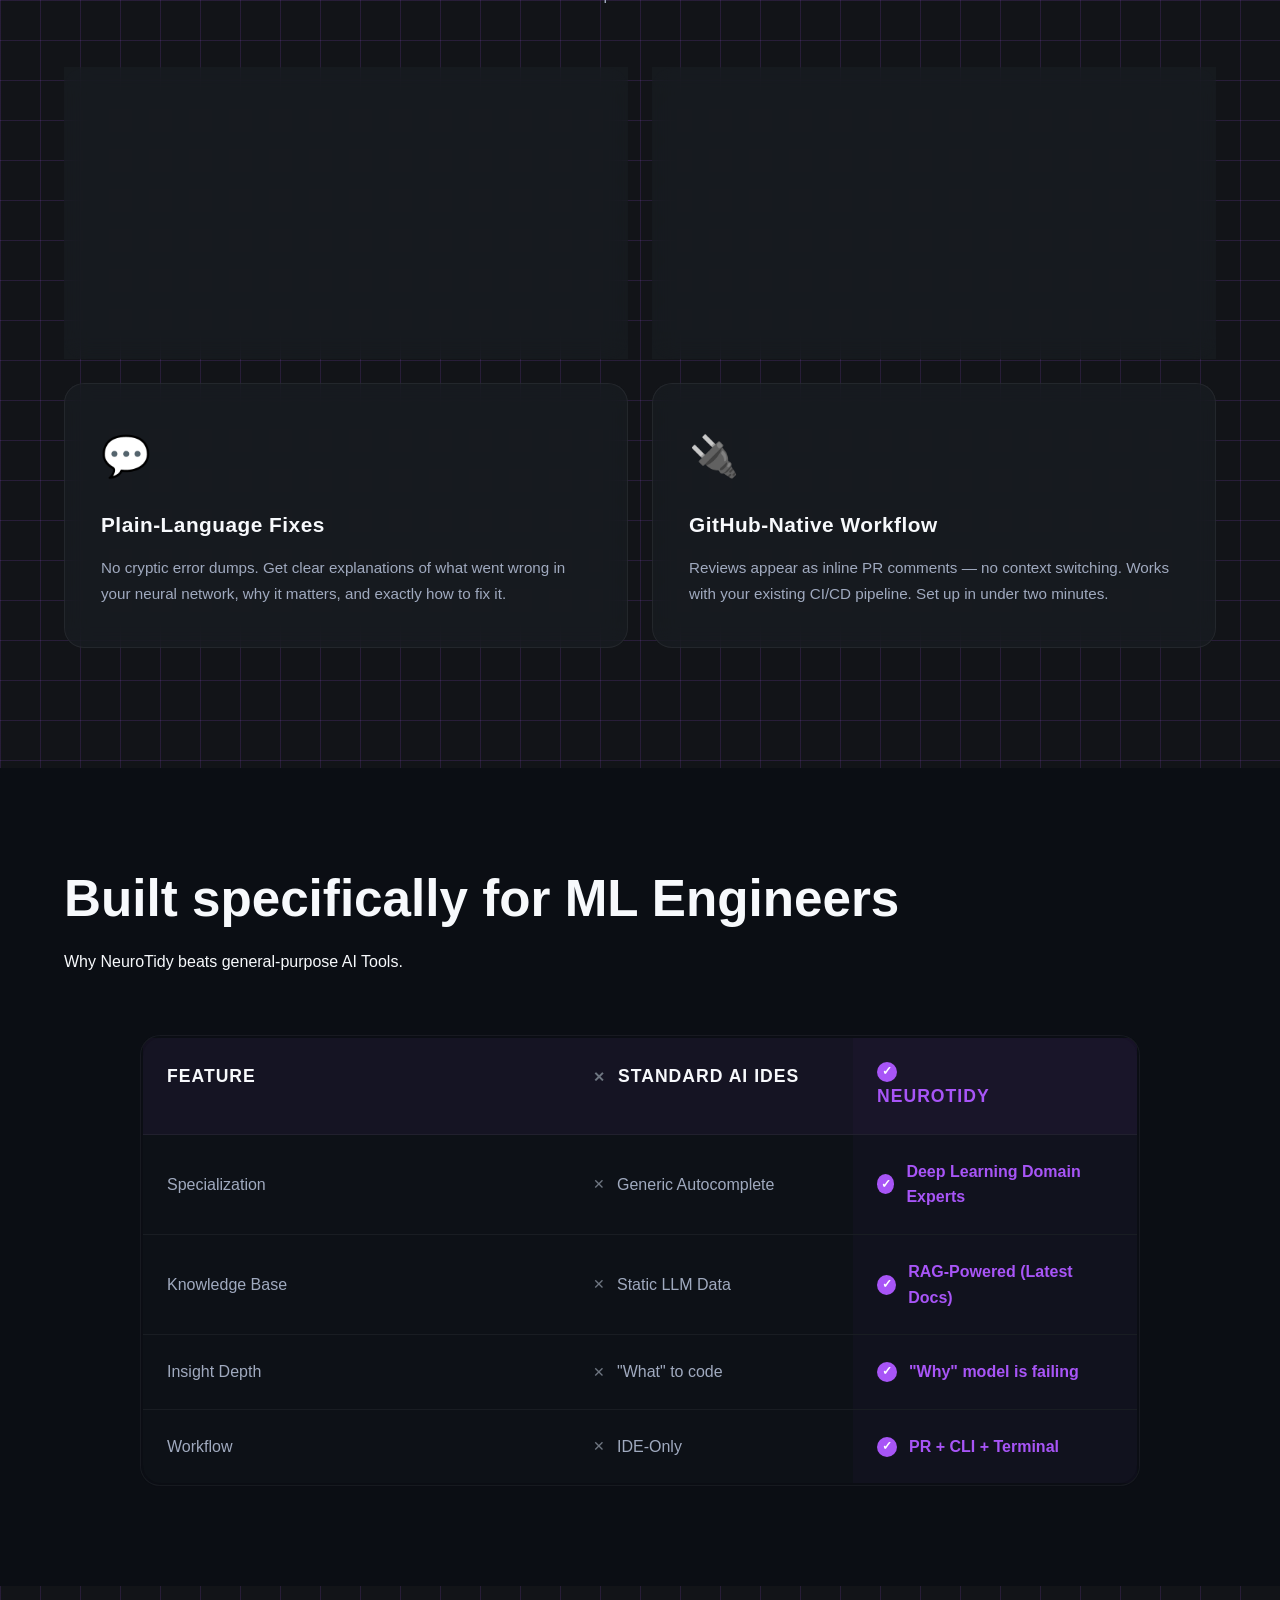
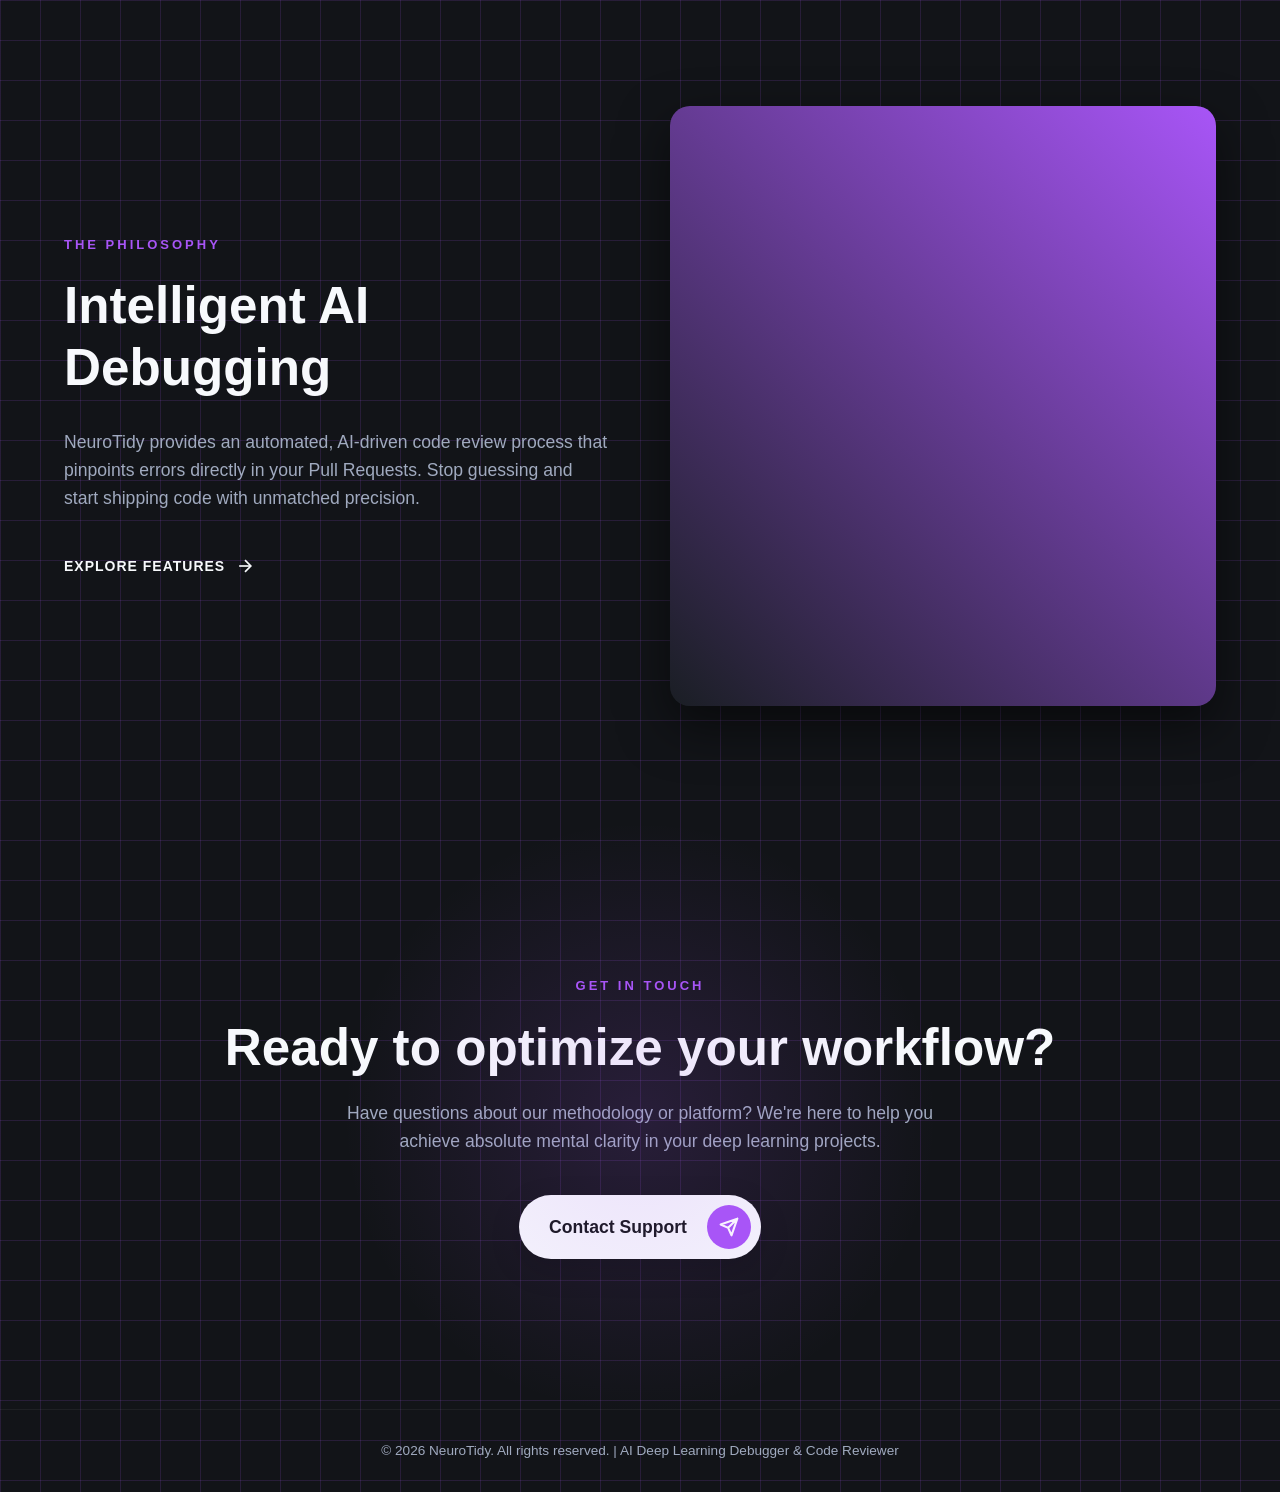
==== commit 5a37f6ab: "redesign: Why NeuroTidy section with premium glassmorphism cards" ====
--- a/lone-penguin-site/index.html
+++ b/lone-penguin-site/index.html
@@ -4,7 +4,7 @@
 <head>
     <meta charset="UTF-8">
     <meta name="viewport" content="width=device-width, initial-scale=1.0">
-    <title>NeuroTidy — AI-Powered Deep Learning Debugger & Code Reviewer</title>
+    <title>NeuroTidy — AI Deep Learning Debugger & Code Reviewer</title>
     <meta name="description"
         content="NeuroTidy is an AI-powered tool that debugs deep learning code, reviews GitHub PRs, and explains ML errors in plain language. Debug smarter, build faster.">
     <meta name="keywords"
@@ -17,7 +17,7 @@
     <!-- Open Graph / Facebook -->
     <meta property="og:type" content="website">
     <meta property="og:url" content="https://neurotidy.com/">
-    <meta property="og:title" content="NeuroTidy — AI-Powered Deep Learning Debugger & Code Reviewer">
+    <meta property="og:title" content="NeuroTidy — AI Deep Learning Debugger & Code Reviewer">
     <meta property="og:description"
         content="Debug smarter, build faster. NeuroTidy explains ML & Deep Learning errors in plain language, reviews PRs automatically, and optimizes your neural networks.">
     <meta property="og:image" content="https://neurotidy.com/assets/og-image.png">
@@ -26,7 +26,7 @@
     <!-- Twitter Card -->
     <meta name="twitter:card" content="summary_large_image">
     <meta name="twitter:url" content="https://neurotidy.com/">
-    <meta name="twitter:title" content="NeuroTidy — AI-Powered Deep Learning Debugger">
+    <meta name="twitter:title" content="NeuroTidy — AI Deep Learning Debugger & Code Reviewer">
     <meta name="twitter:description"
         content="Debug smarter, build faster. AI-powered code review and deep learning debugging tool.">
     <meta name="twitter:image" content="https://neurotidy.com/assets/og-image.png">
@@ -104,10 +104,10 @@
 
         <div class="hero-overlay"></div>
         <div class="hero-content">
-            <h1 class="hero-title">Debug Smarter <span class="highlight">Build Faster</span></h1>
-            <p class="hero-subtitle">NeuroTidy explains ML & Deep Learning errors in plain language,
-                suggests fixes, and helps you debug <br>
-                faster — without wasting hours on LLM Models and AI Linters.</p>
+            <h1 class="hero-title">We Debug Deep Learning. <span class="highlight">You Ship.</span></h1>
+            <p class="hero-subtitle">NeuroTidy explains ML & deep learning errors in plain language,
+                suggests fixes, reviews your code, and helps you debug <br>
+                faster — without wasting hours on LLM models and AI linters.</p>
             <div class="hero-cta-group">
             </div>
         </div>
@@ -318,6 +318,82 @@
         </div>
     </section>
 
+    <!-- How It Works Section -->
+    <section class="section" id="how-it-works">
+        <div class="container">
+            <h2 class="section-title text-center" style="margin-bottom: 20px;">How <span
+                    class="text-gradient">NeuroTidy</span> Works</h2>
+            <p class="section-subtitle text-center" style="margin-bottom: 60px; max-width: 700px; margin-inline: auto;">
+                NeuroTidy is an AI-powered deep learning debugger and code reviewer built for ML engineers. It analyzes
+                your code in three simple steps.</p>
+
+            <div class="features-grid">
+                <div class="feature-card">
+                    <h3 class="feature-card-title">1. Connect Your Repository</h3>
+                    <p class="feature-card-text">Install the NeuroTidy GitHub App on your repository or use the CLI tool
+                        locally. NeuroTidy integrates seamlessly with your existing deep learning workflow, supporting
+                        PyTorch, TensorFlow, and other popular ML frameworks. Setting up takes less than two minutes and
+                        requires no configuration changes to your codebase.</p>
+                </div>
+                <div class="feature-card">
+                    <h3 class="feature-card-title">2. AI Analyzes Your Code</h3>
+                    <p class="feature-card-text">When you open a pull request or run a local scan, NeuroTidy's AI engine
+                        performs a deep analysis of your deep learning code. It detects common anti-patterns such as
+                        missing gradient zeroing, shape mismatches, incorrect loss functions, inefficient data loading,
+                        and suboptimal model architectures. The analysis uses a RAG-powered knowledge base with the
+                        latest PyTorch and TensorFlow documentation.</p>
+                </div>
+                <div class="feature-card">
+                    <h3 class="feature-card-title">3. Get Actionable Feedback</h3>
+                    <p class="feature-card-text">NeuroTidy delivers clear, plain-language explanations of every issue it
+                        finds. Instead of cryptic error messages, you receive contextual explanations of what went
+                        wrong, why it matters for your neural network, and exactly how to fix it. Review suggestions
+                        appear as inline comments on your pull requests or as structured output in your terminal.</p>
+                </div>
+            </div>
+        </div>
+    </section>
+
+    <!-- Why NeuroTidy Section -->
+    <section class="section" id="why-neurotidy">
+        <div class="container">
+            <span class="section-tag text-center" style="display: block;">Why NeuroTidy</span>
+            <h2 class="section-title text-center" style="margin-bottom: 20px;">Built Different for <span
+                    class="text-gradient">Deep Learning</span></h2>
+            <p class="section-subtitle text-center"
+                style="margin-bottom: 60px; max-width: 650px; margin-inline: auto; color: var(--text-muted);">
+                Not another generic AI code assistant. NeuroTidy is a purpose-built deep learning debugger and code
+                reviewer — trained on real ML patterns.</p>
+
+            <div class="why-grid">
+                <div class="why-card">
+                    <div class="why-card-icon">🧠</div>
+                    <h3 class="why-card-title">ML-Native Intelligence</h3>
+                    <p class="why-card-text">Catches vanishing gradients, shape mismatches, and weight init bugs that
+                        generic tools miss entirely. Trained on real deep learning anti-patterns.</p>
+                </div>
+                <div class="why-card">
+                    <div class="why-card-icon">⚡</div>
+                    <h3 class="why-card-title">RAG-Powered & Current</h3>
+                    <p class="why-card-text">Uses Retrieval-Augmented Generation to stay synced with the latest PyTorch
+                        & TensorFlow docs. When APIs break, NeuroTidy already knows.</p>
+                </div>
+                <div class="why-card">
+                    <div class="why-card-icon">💬</div>
+                    <h3 class="why-card-title">Plain-Language Fixes</h3>
+                    <p class="why-card-text">No cryptic error dumps. Get clear explanations of what went wrong in your
+                        neural network, why it matters, and exactly how to fix it.</p>
+                </div>
+                <div class="why-card">
+                    <div class="why-card-icon">🔌</div>
+                    <h3 class="why-card-title">GitHub-Native Workflow</h3>
+                    <p class="why-card-text">Reviews appear as inline PR comments — no context switching. Works with
+                        your existing CI/CD pipeline. Set up in under two minutes.</p>
+                </div>
+            </div>
+        </div>
+    </section>
+
     <!-- Comparison Section -->
     <section class="section" id="comparison">
         <div class="container">
@@ -422,7 +498,7 @@
     <footer
         style="text-align: center; padding: 30px 0; border-top: 1px solid rgba(255,255,255,0.05); color: var(--text-muted); font-size: 0.85rem;">
         <div class="container">
-            <p>&copy; 2026 NeuroTidy. All rights reserved. | AI-Powered Deep Learning Debugger</p>
+            <p>&copy; 2026 NeuroTidy. All rights reserved. | AI Deep Learning Debugger & Code Reviewer</p>
         </div>
     </footer>
 
--- a/lone-penguin-site/css/style.css
+++ b/lone-penguin-site/css/style.css
@@ -366,6 +366,106 @@
     overflow: hidden;
     pointer-events: none;
     /* Make video unclickable so user interacts with the page */
+}
+
+/* Contact Form Enhancements */
+.premium-form select option {
+    background-color: var(--bg-dark);
+    color: var(--text-light);
+    padding: 12px;
+}
+
+.form-status {
+    margin-top: 20px;
+    padding: 16px;
+    border-radius: 12px;
+    font-size: 14px;
+    font-weight: 500;
+    text-align: center;
+    display: none;
+    animation: fadeIn 0.4s ease-out;
+}
+
+.form-status.success {
+    background: rgba(39, 201, 63, 0.1);
+    border: 1px solid rgba(39, 201, 63, 0.3);
+    color: #27c93f;
+    box-shadow: 0 4px 15px rgba(39, 201, 63, 0.05);
+}
+
+.form-status.error {
+    background: rgba(255, 95, 86, 0.1);
+    border: 1px solid rgba(255, 95, 86, 0.3);
+    color: #ff5f56;
+    box-shadow: 0 4px 15px rgba(255, 95, 86, 0.05);
+}
+
+/* Why NeuroTidy Cards */
+.why-grid {
+    display: grid;
+    grid-template-columns: 1fr 1fr;
+    gap: 24px;
+}
+
+.why-card {
+    background: rgba(26, 30, 36, 0.6);
+    backdrop-filter: blur(12px);
+    -webkit-backdrop-filter: blur(12px);
+    border: 1px solid rgba(255, 255, 255, 0.06);
+    border-radius: 20px;
+    padding: 40px 36px;
+    transition: all 0.4s cubic-bezier(0.25, 0.46, 0.45, 0.94);
+    position: relative;
+    overflow: hidden;
+}
+
+.why-card::before {
+    content: '';
+    position: absolute;
+    top: 0;
+    left: 0;
+    right: 0;
+    height: 3px;
+    background: linear-gradient(90deg, var(--accent-color), #8b5cf6, transparent);
+    opacity: 0;
+    transition: opacity 0.4s ease;
+}
+
+.why-card:hover {
+    border-color: rgba(168, 85, 247, 0.25);
+    transform: translateY(-4px);
+    box-shadow: 0 20px 40px rgba(0, 0, 0, 0.3), 0 0 60px rgba(168, 85, 247, 0.06);
+}
+
+.why-card:hover::before {
+    opacity: 1;
+}
+
+.why-card-icon {
+    font-size: 2.5rem;
+    margin-bottom: 20px;
+    display: inline-block;
+}
+
+.why-card-title {
+    font-family: var(--font-heading);
+    font-size: 1.3rem;
+    font-weight: 700;
+    margin-bottom: 14px;
+    color: var(--text-light);
+    letter-spacing: 0.5px;
+}
+
+.why-card-text {
+    color: var(--text-muted);
+    font-size: 0.95rem;
+    line-height: 1.7;
+}
+
+@media (max-width: 768px) {
+    .why-grid {
+        grid-template-columns: 1fr;
+    }
 }
 
 .video-container video {
@@ -1277,6 +1377,7 @@
         gap: 30px;
     }
 }
+
 /* --- Contact Page Styles --- */
 .contact-hero {
     padding: 160px 0 80px;
@@ -1429,8 +1530,8 @@
     .premium-form .form-row {
         grid-template-columns: 1fr;
     }
+
     .contact-form-card {
         padding: 30px;
     }
-}
-
+}
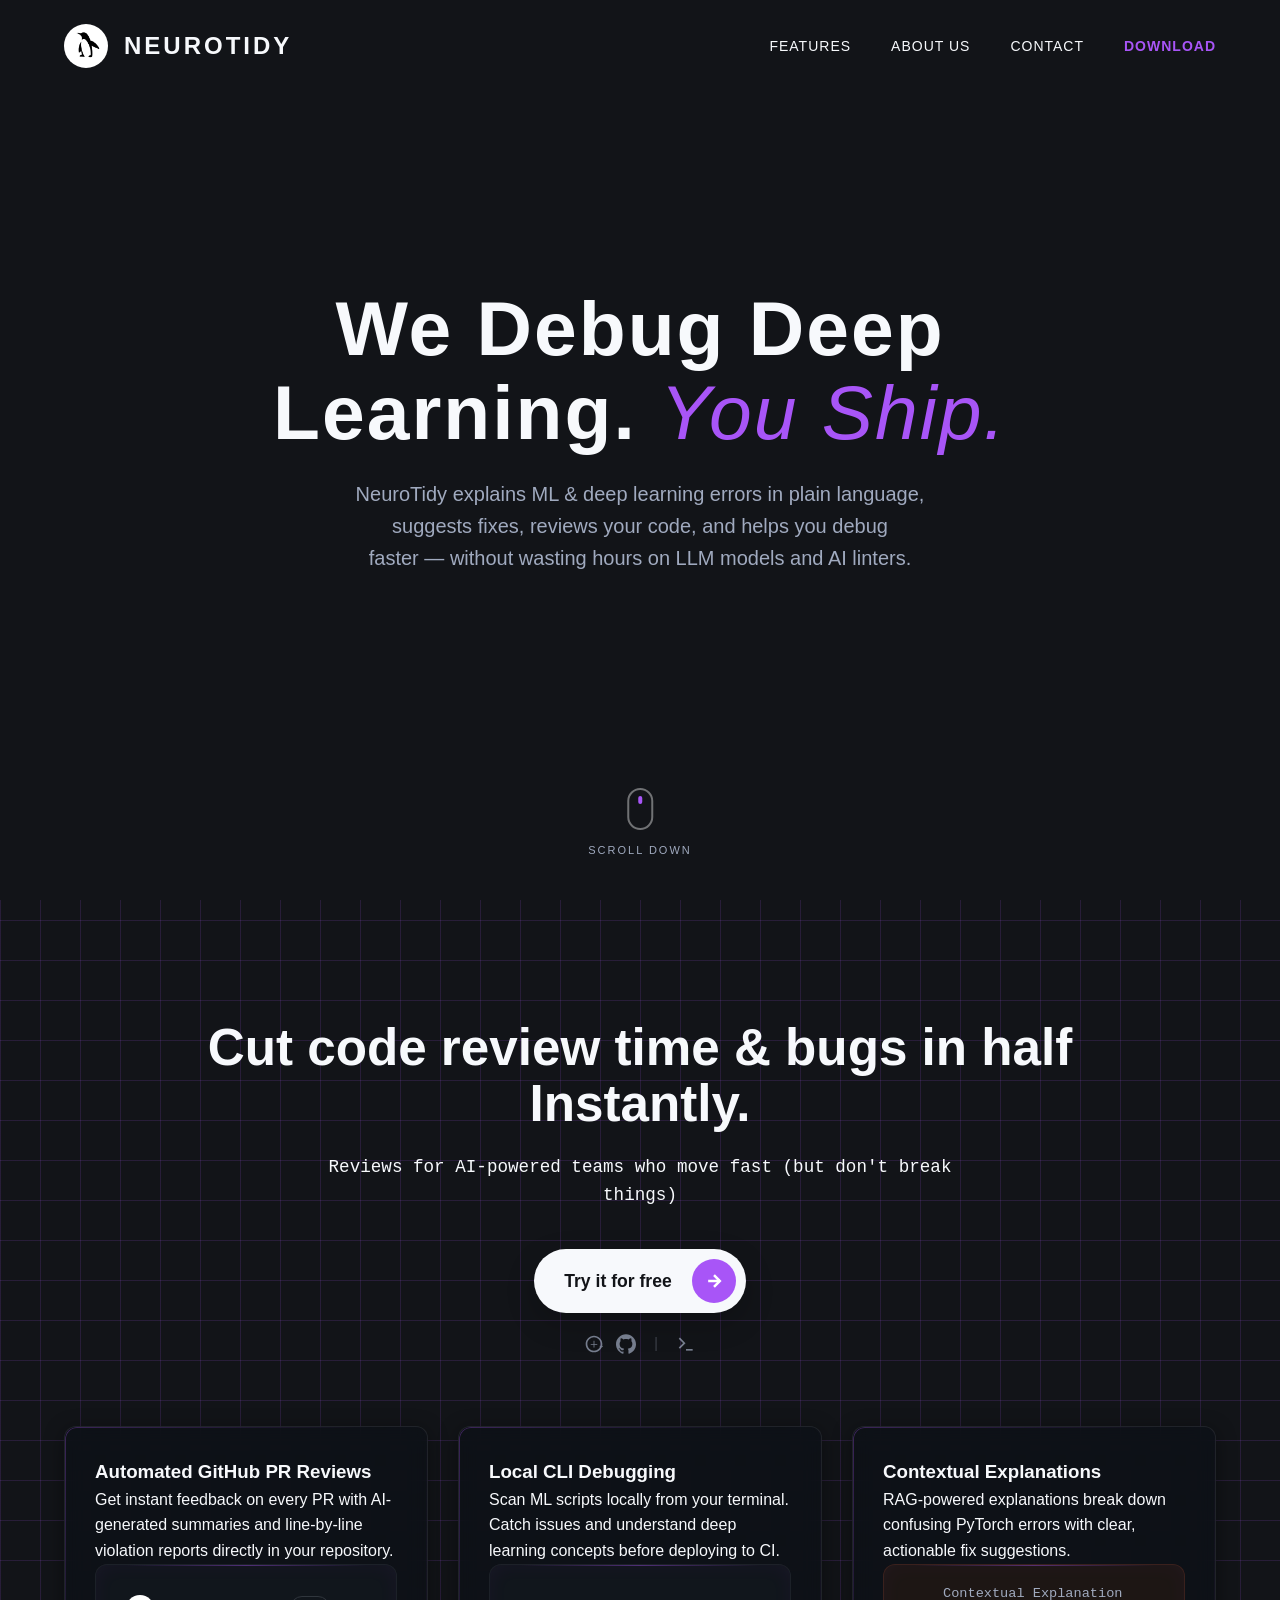
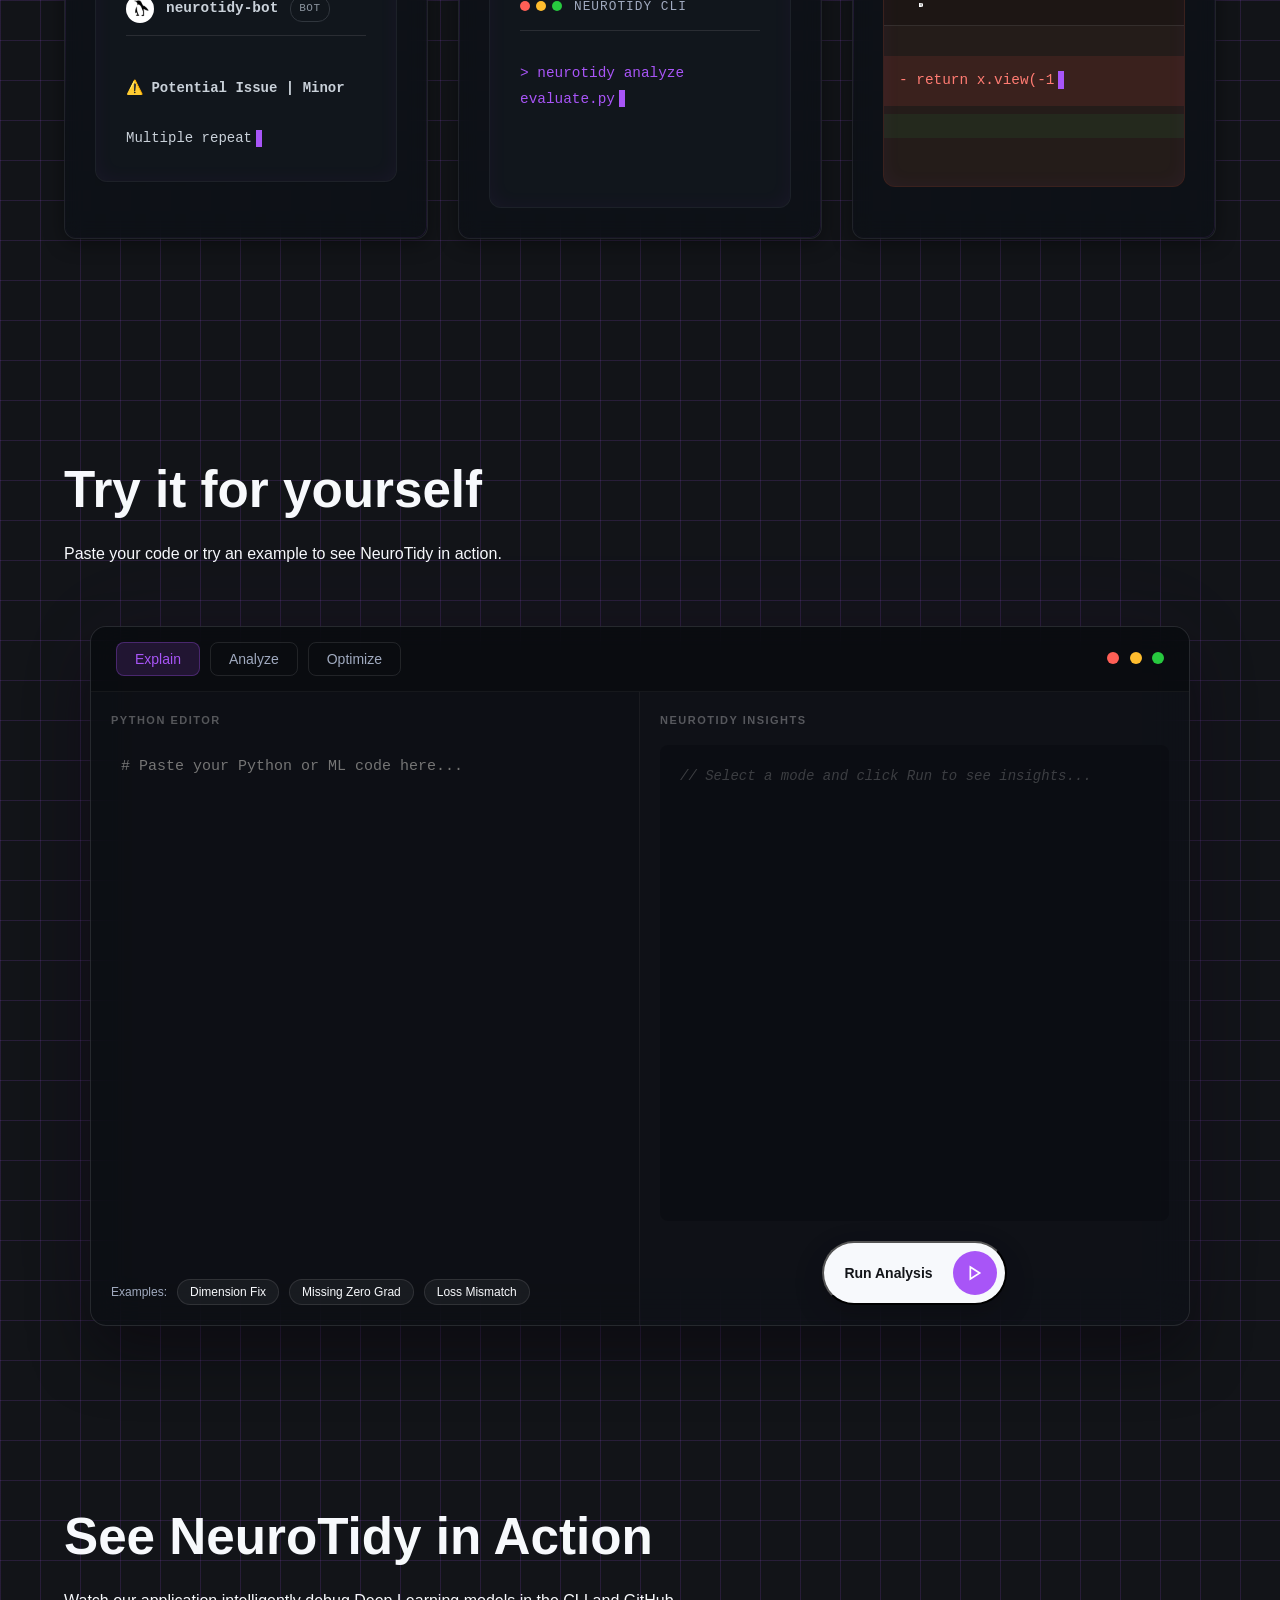
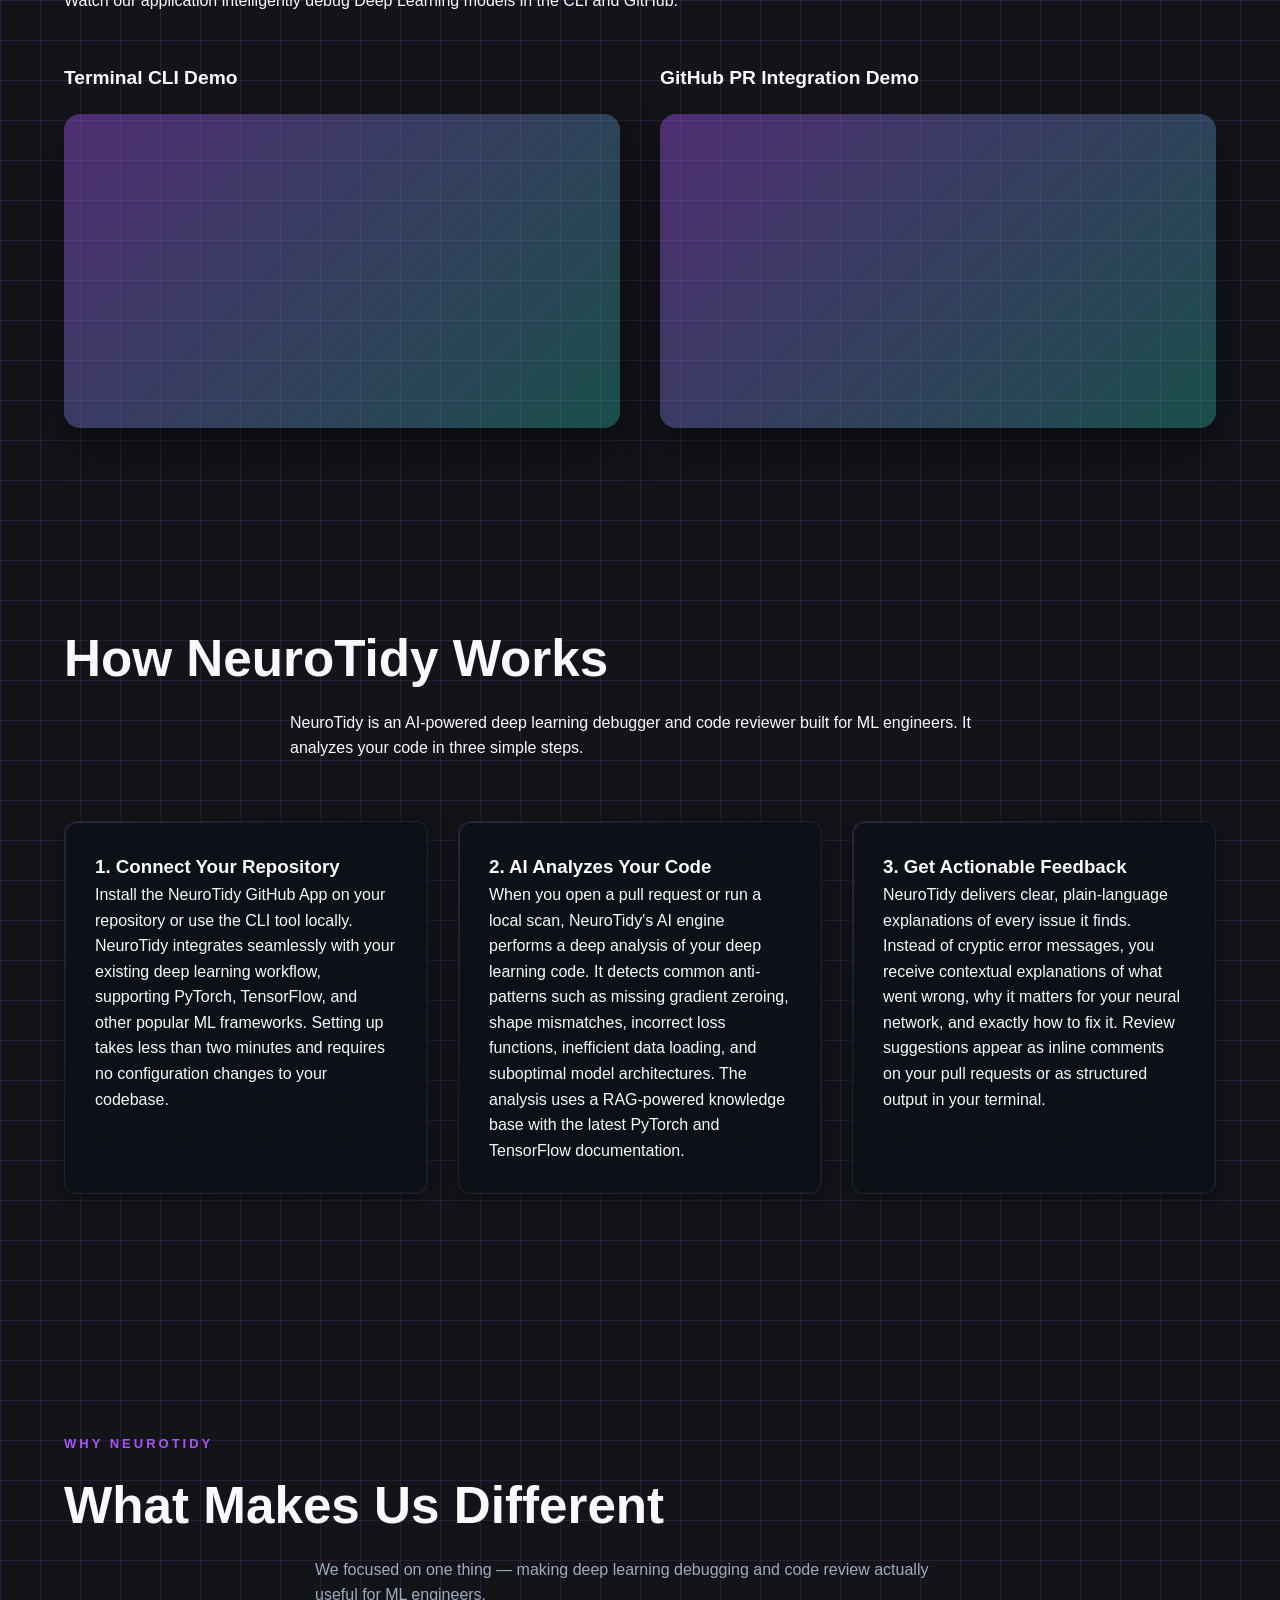
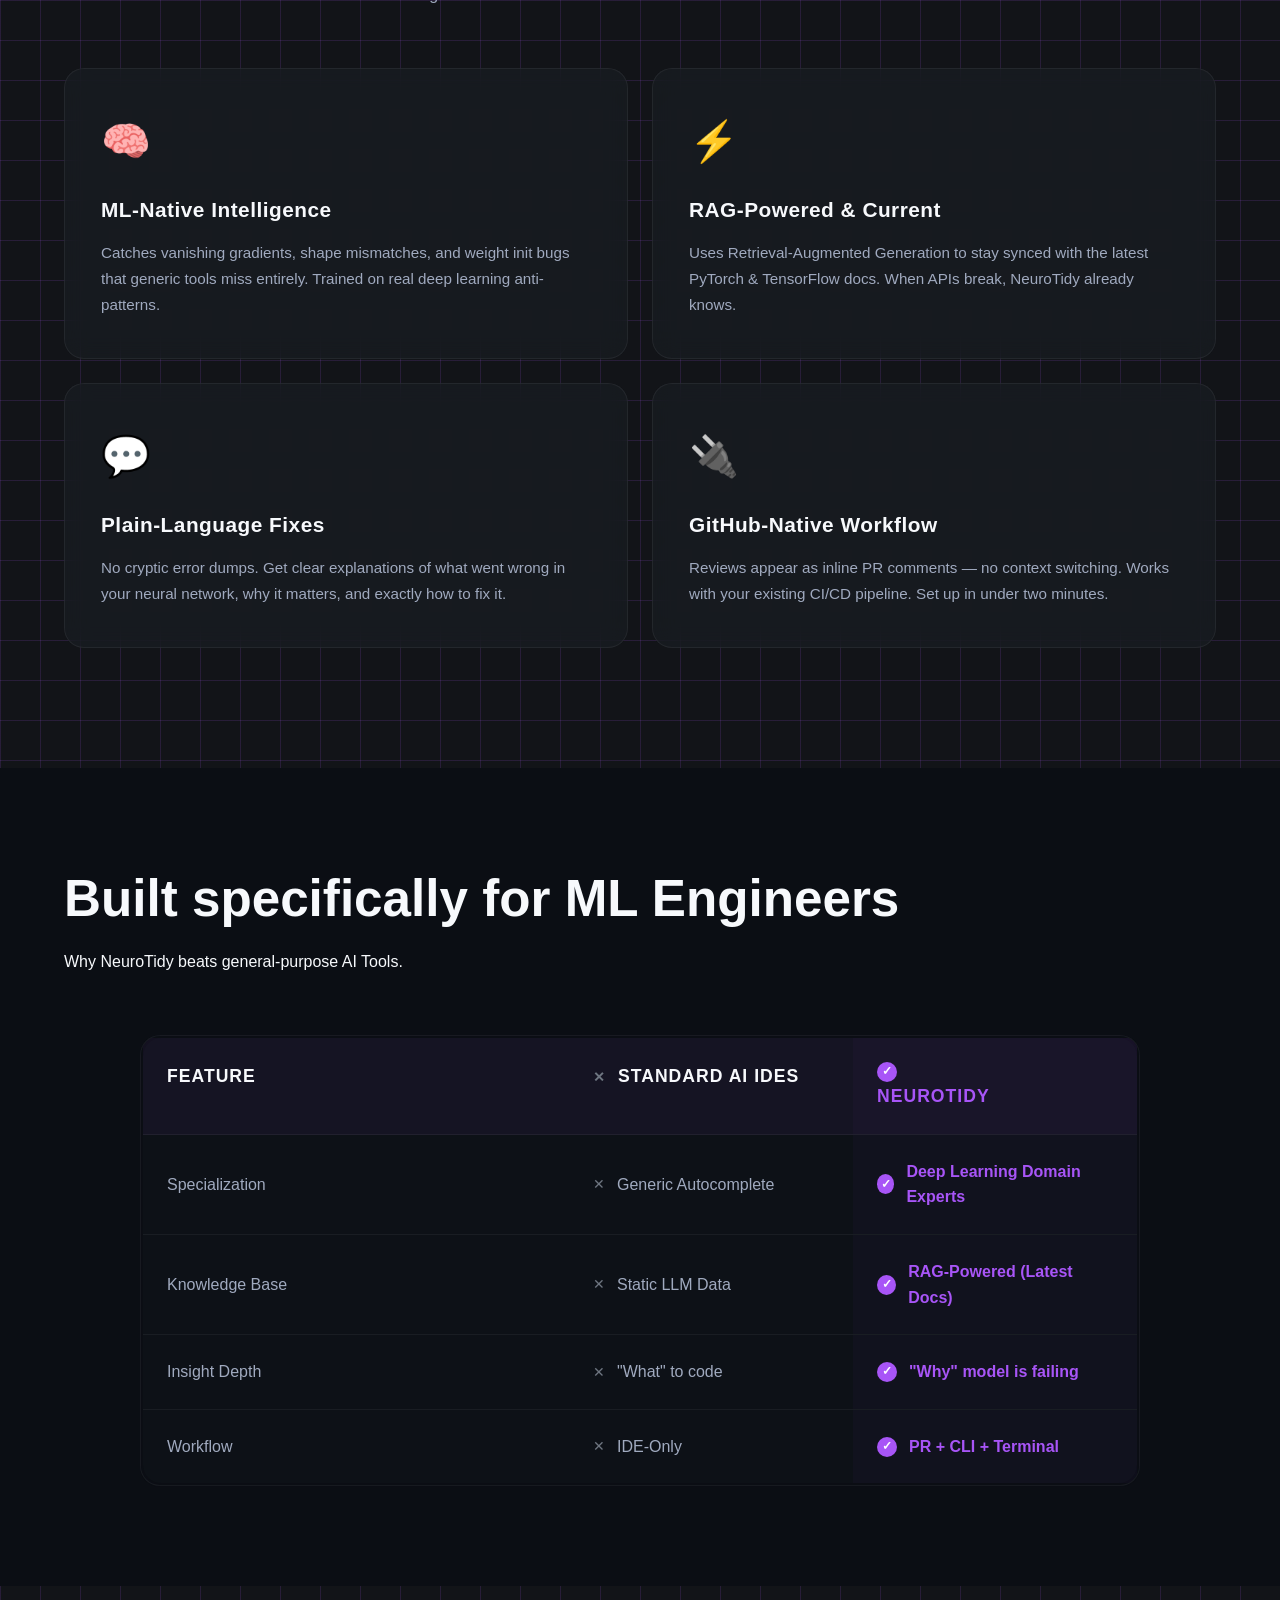
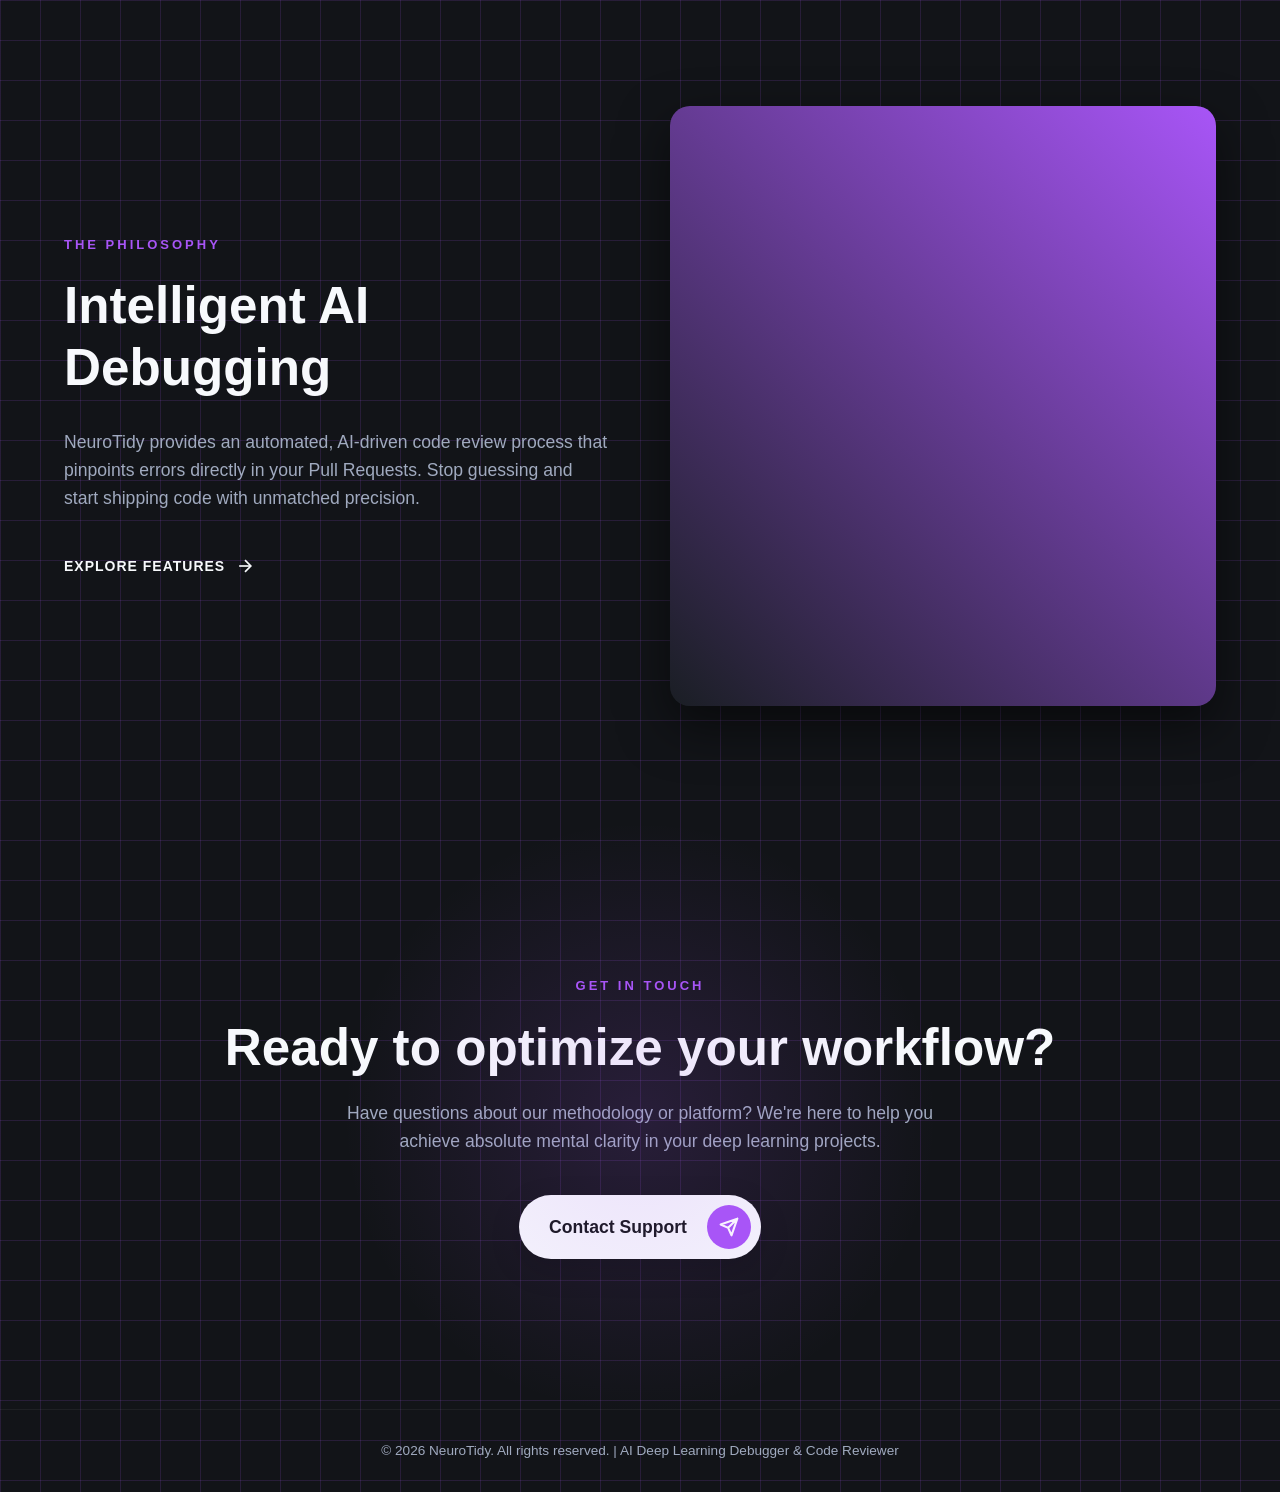
==== commit 05e80cee: "tone down Why NeuroTidy heading to be more humble" ====
--- a/lone-penguin-site/index.html
+++ b/lone-penguin-site/index.html
@@ -358,12 +358,12 @@
     <section class="section" id="why-neurotidy">
         <div class="container">
             <span class="section-tag text-center" style="display: block;">Why NeuroTidy</span>
-            <h2 class="section-title text-center" style="margin-bottom: 20px;">Built Different for <span
-                    class="text-gradient">Deep Learning</span></h2>
+            <h2 class="section-title text-center" style="margin-bottom: 20px;">What Makes Us <span
+                    class="text-gradient">Different</span></h2>
             <p class="section-subtitle text-center"
                 style="margin-bottom: 60px; max-width: 650px; margin-inline: auto; color: var(--text-muted);">
-                Not another generic AI code assistant. NeuroTidy is a purpose-built deep learning debugger and code
-                reviewer — trained on real ML patterns.</p>
+                We focused on one thing — making deep learning debugging and code review actually useful
+                for ML engineers.</p>
 
             <div class="why-grid">
                 <div class="why-card">
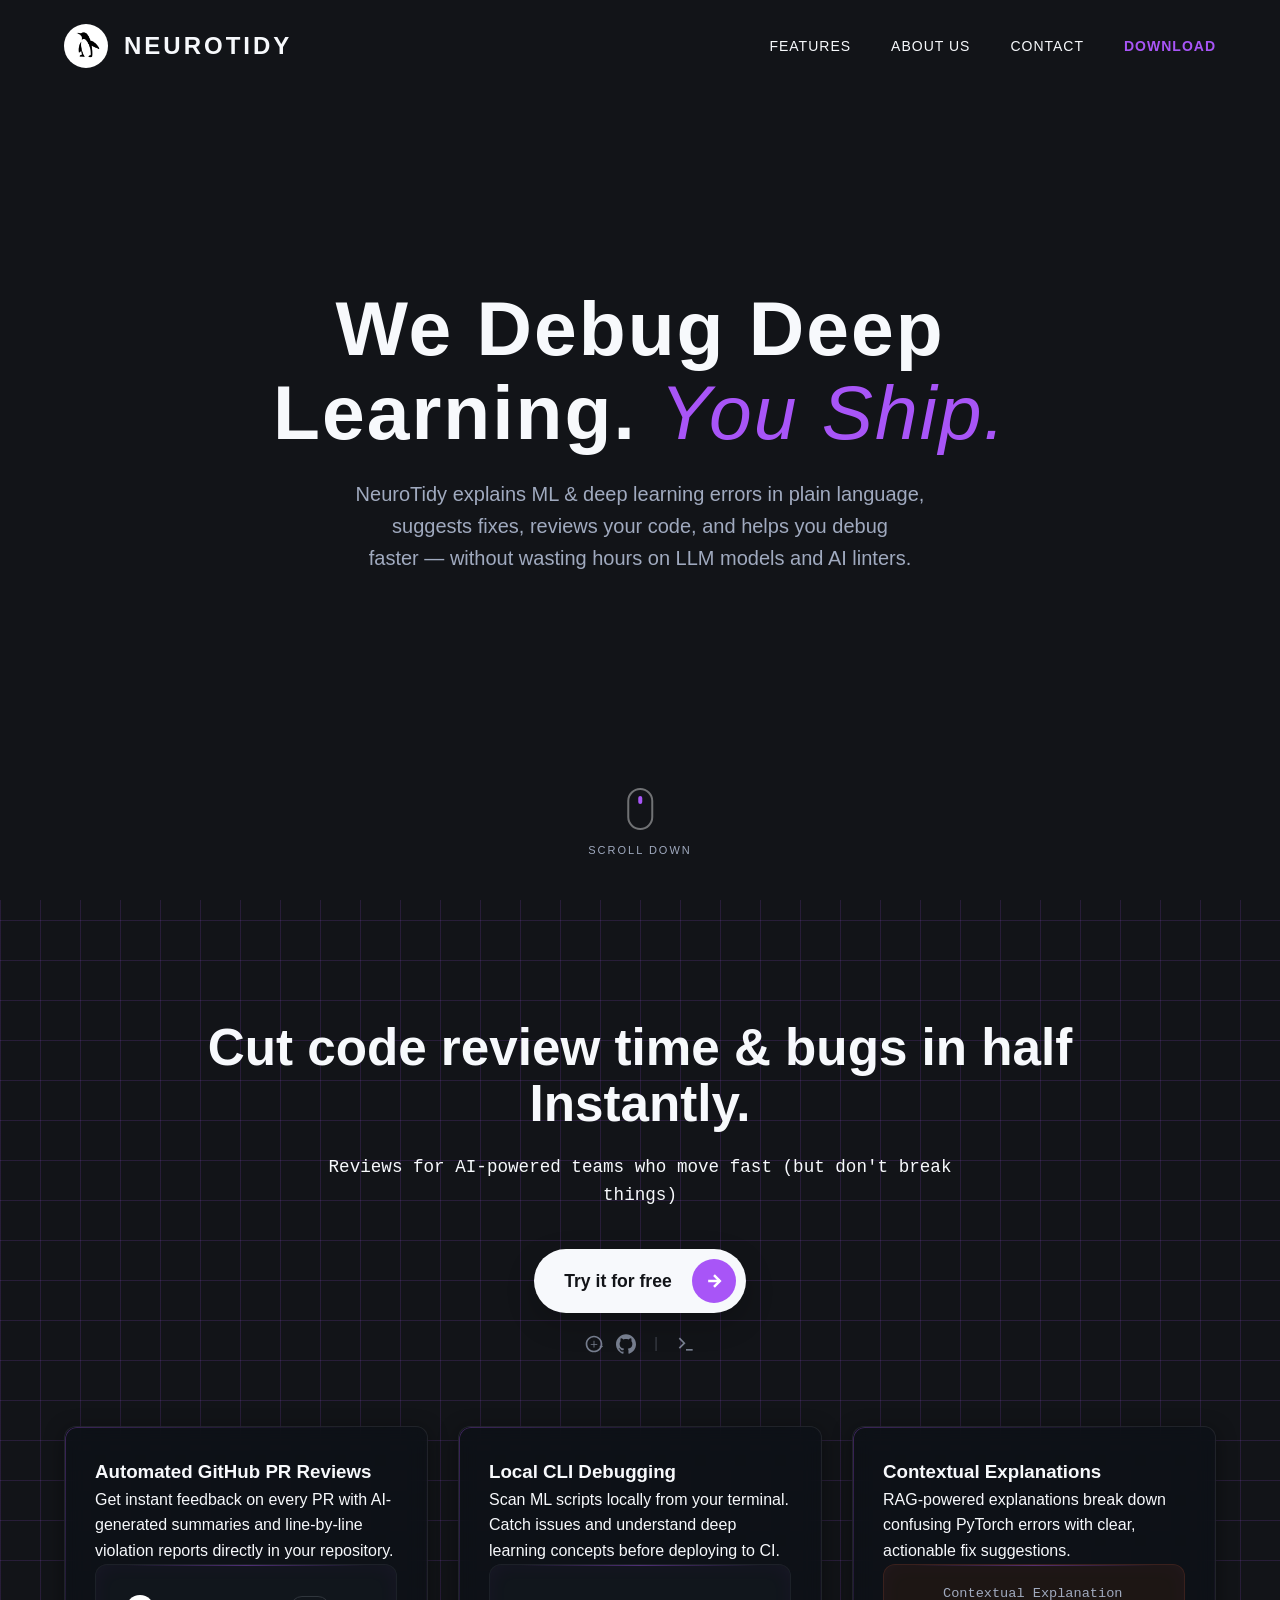
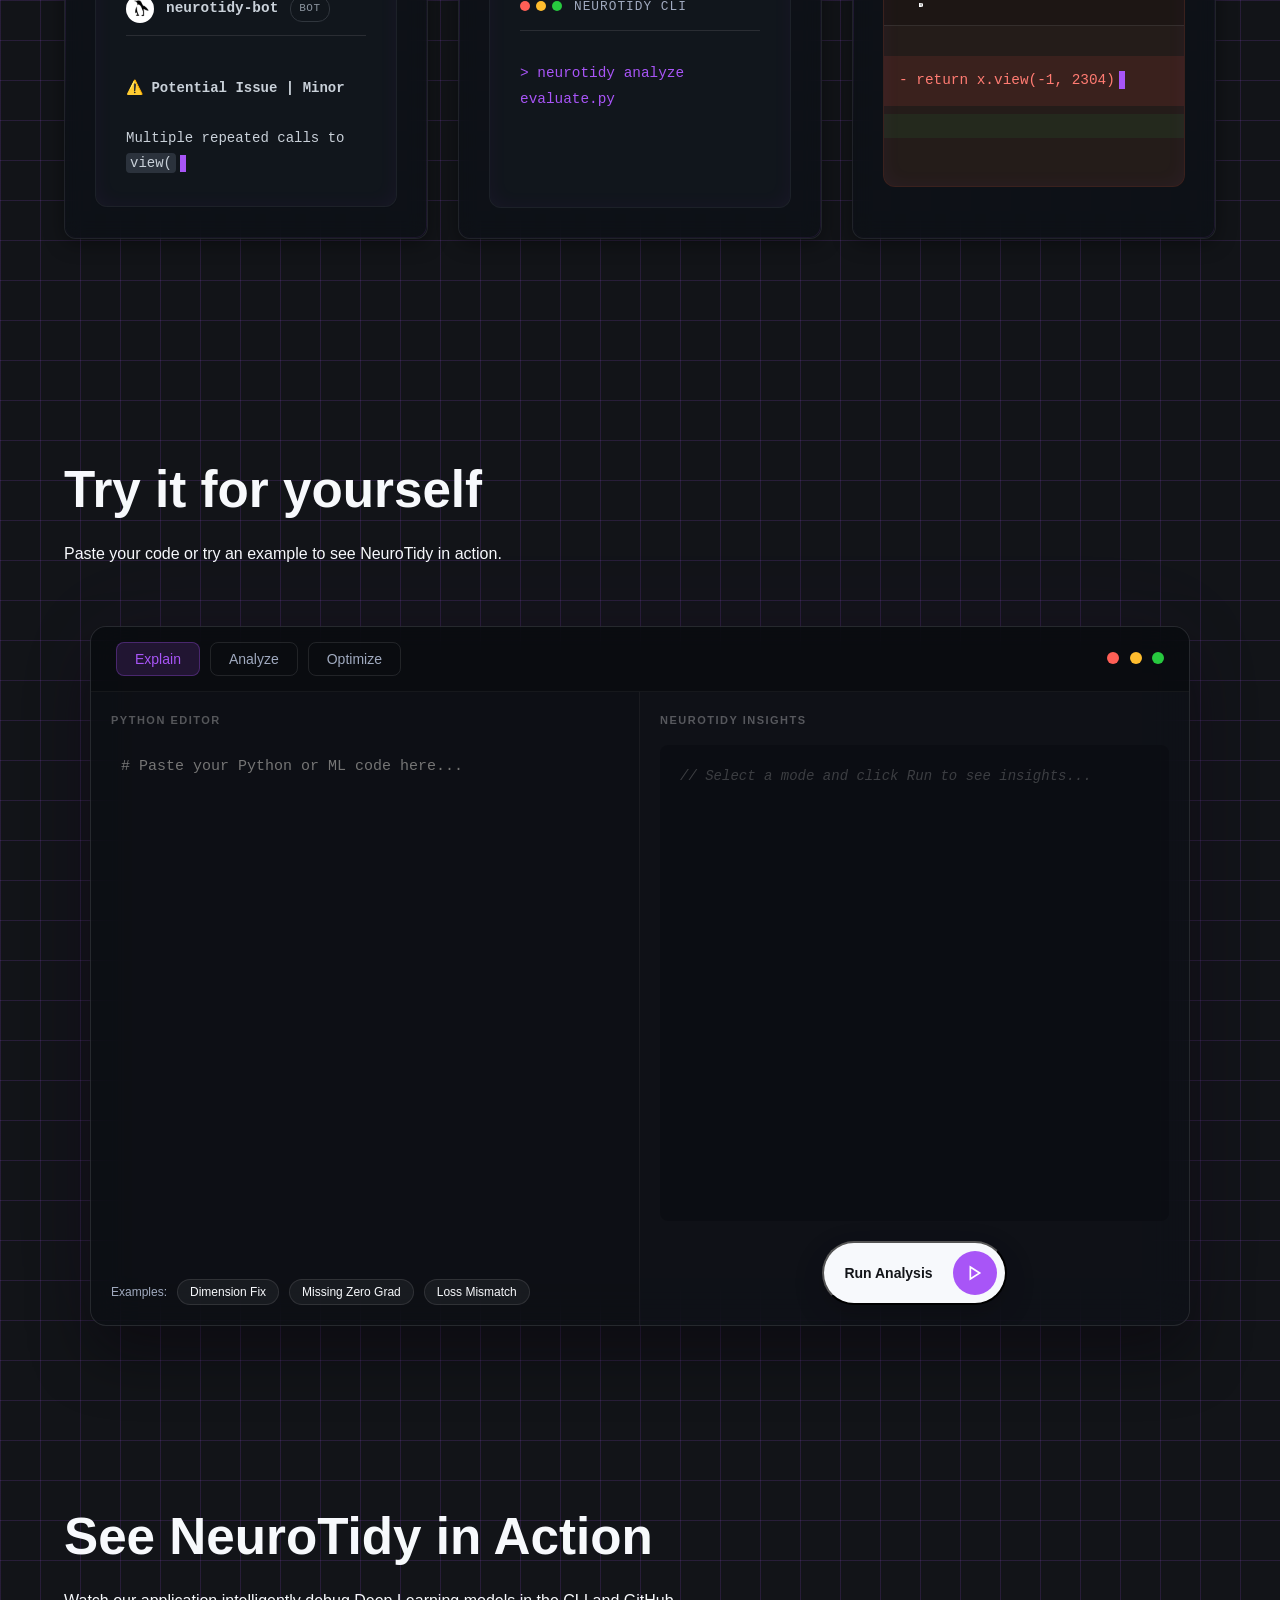
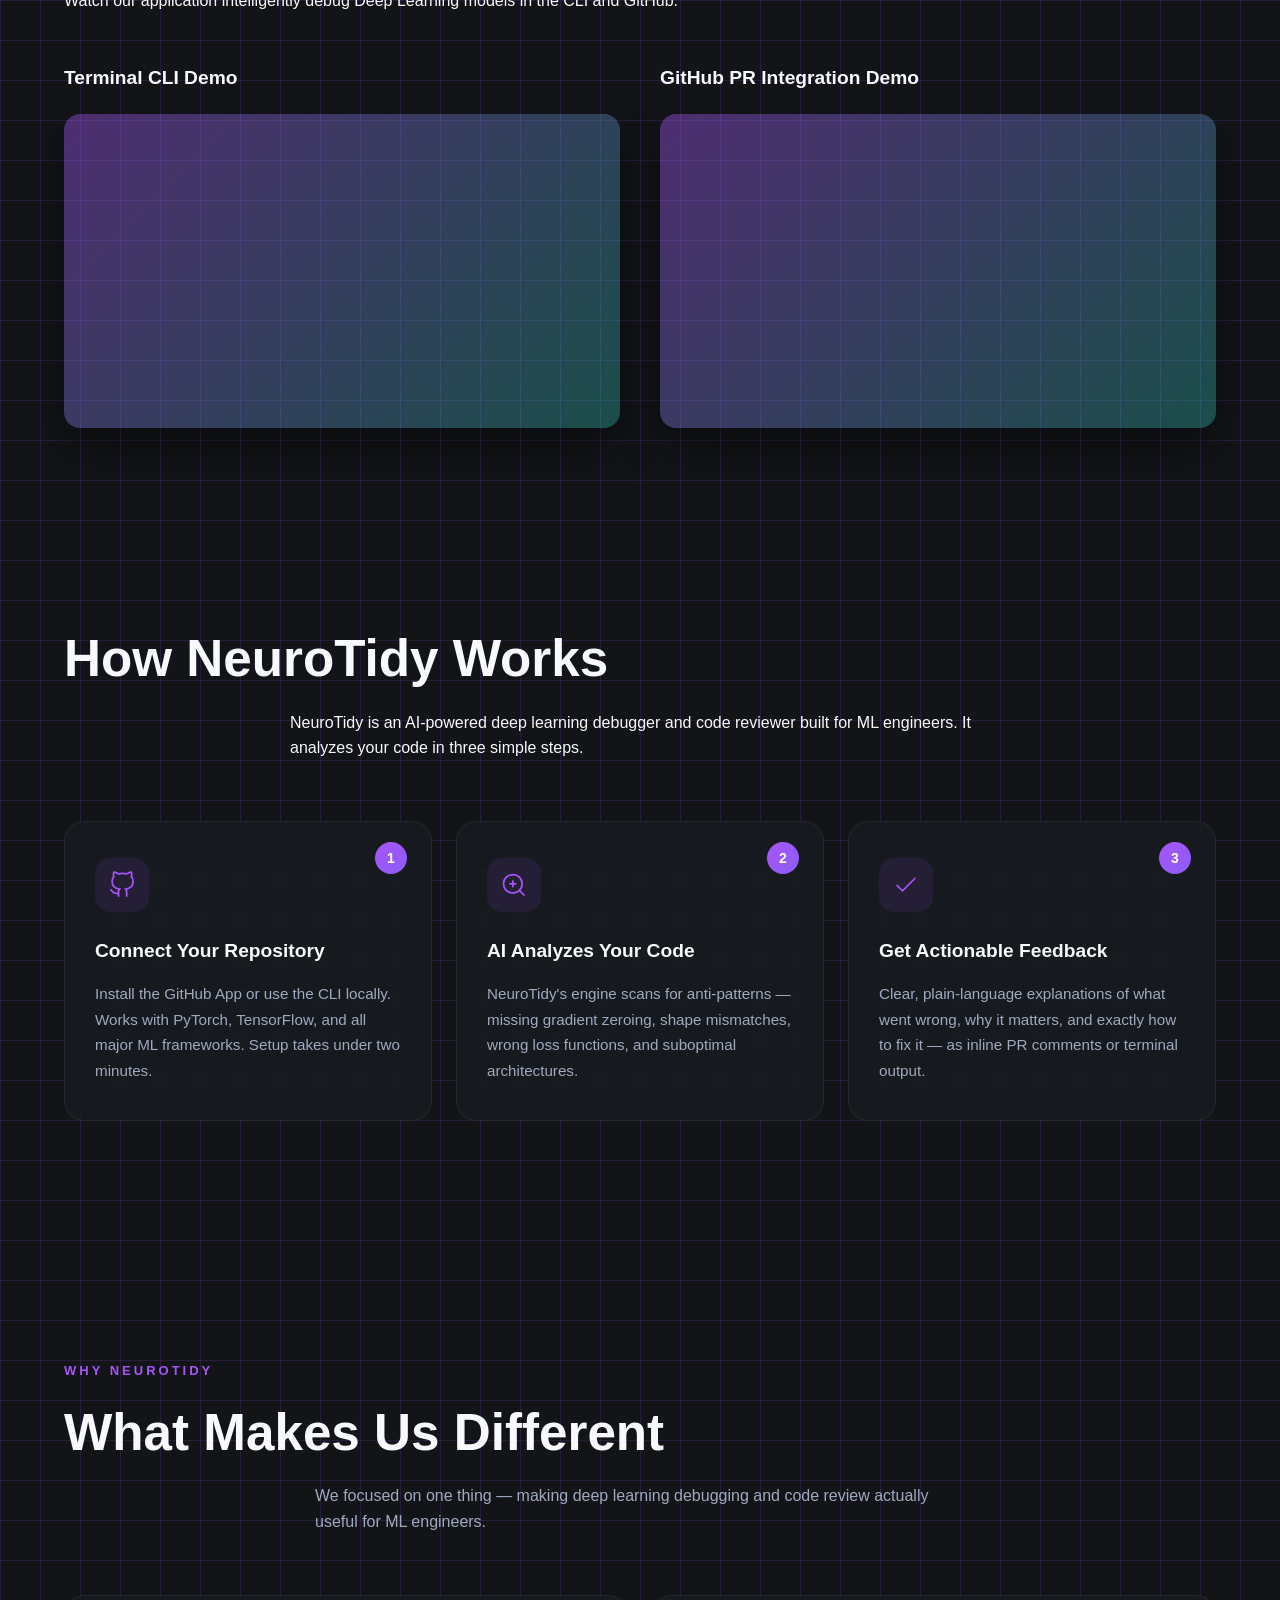
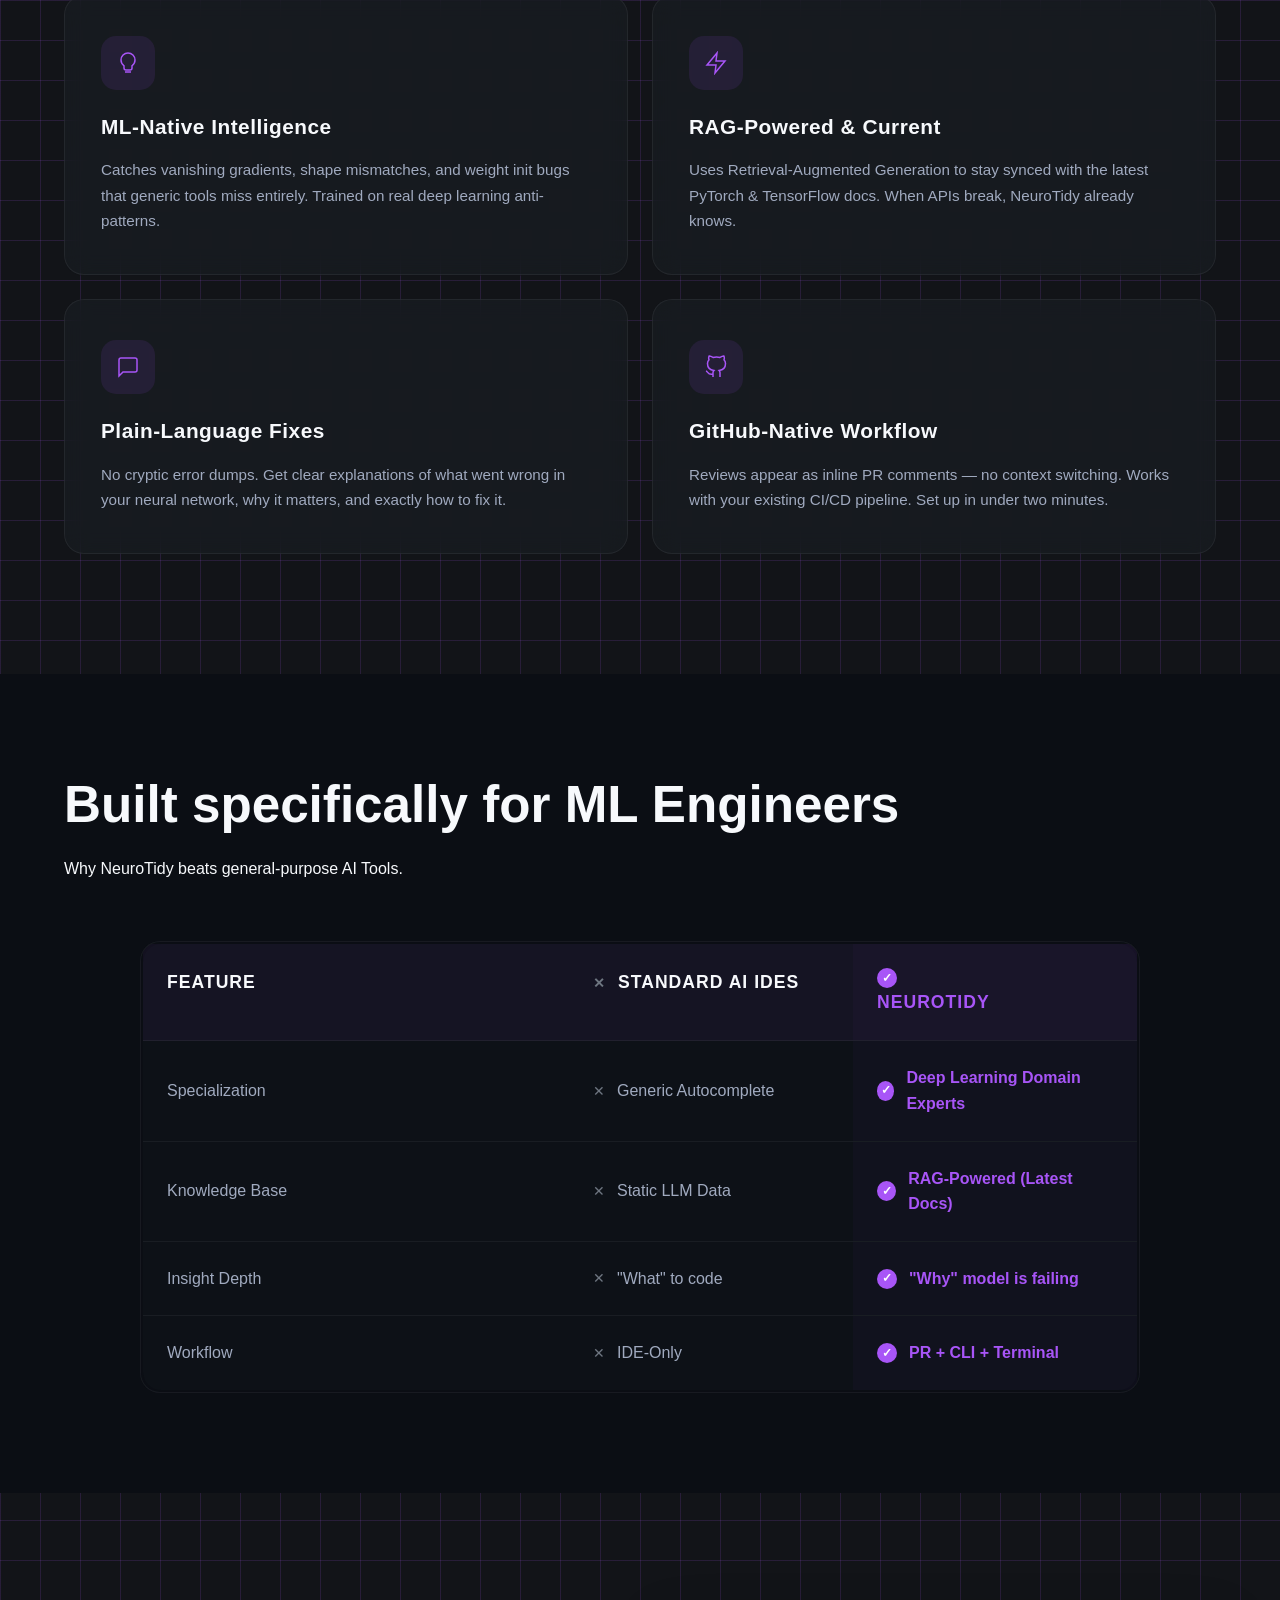
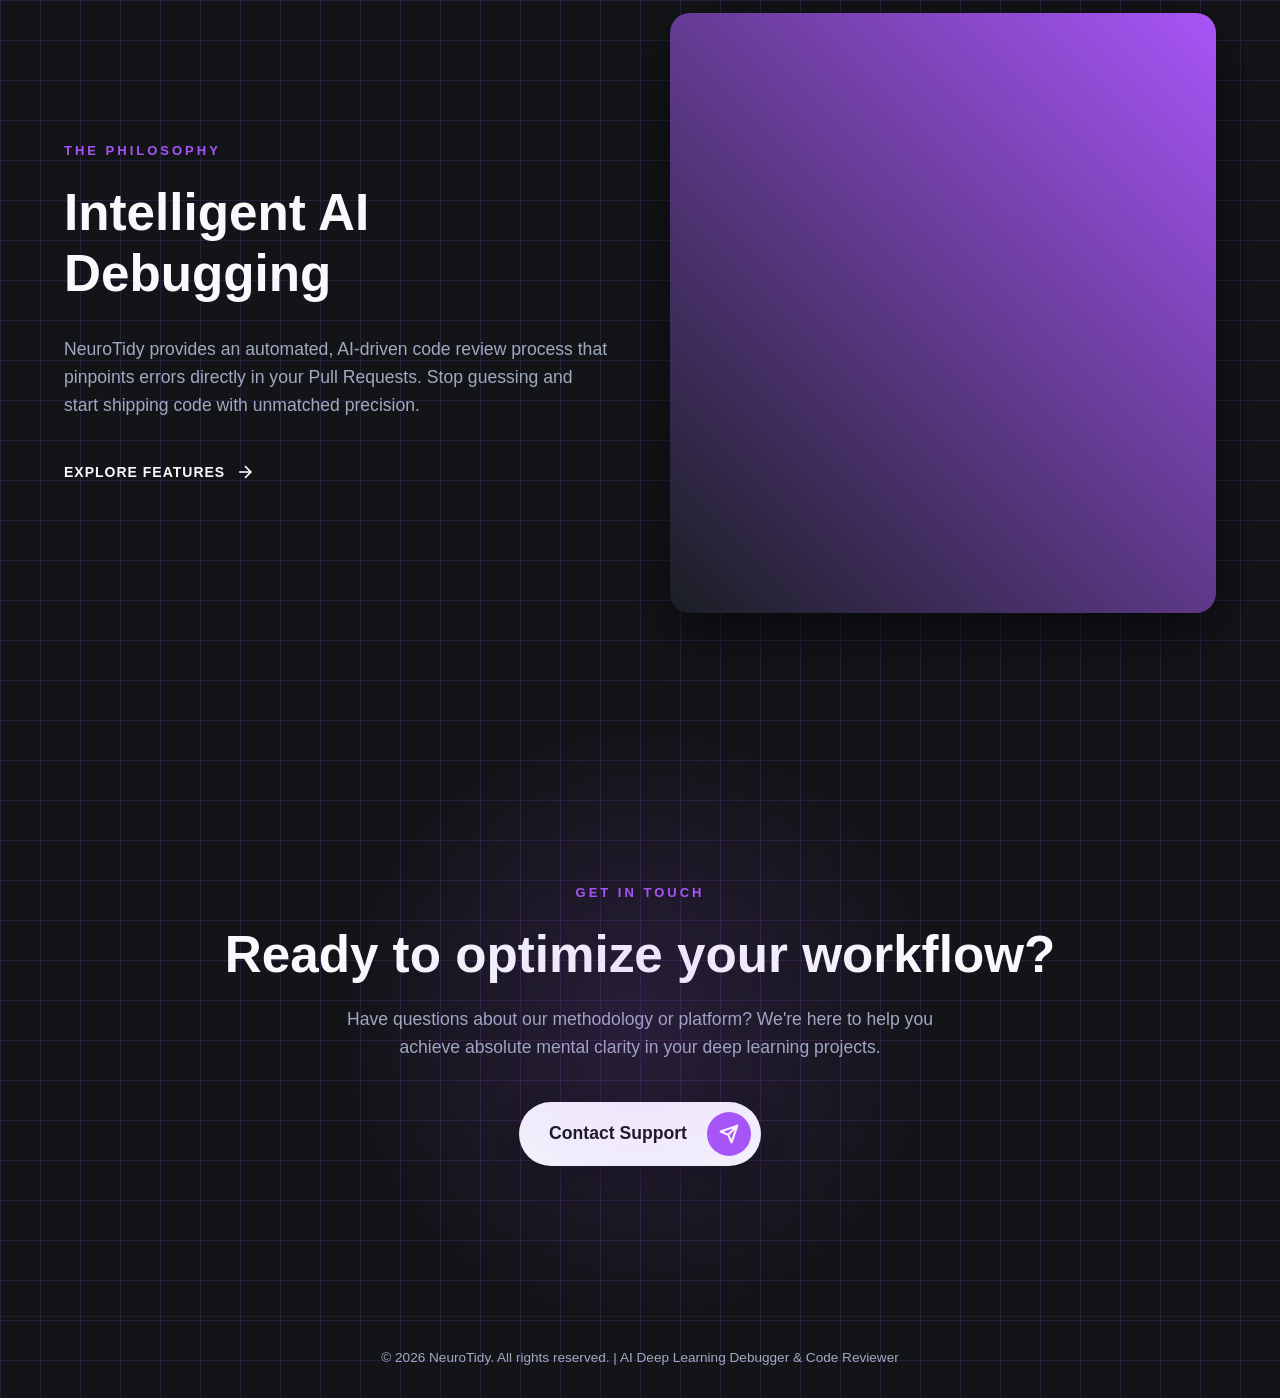
==== commit e050e1e5: "style: replace emojis with purple SVG icons, add step cards with numbered badges" ====
--- a/lone-penguin-site/index.html
+++ b/lone-penguin-site/index.html
@@ -327,28 +327,46 @@
                 NeuroTidy is an AI-powered deep learning debugger and code reviewer built for ML engineers. It analyzes
                 your code in three simple steps.</p>
 
-            <div class="features-grid">
-                <div class="feature-card">
-                    <h3 class="feature-card-title">1. Connect Your Repository</h3>
-                    <p class="feature-card-text">Install the NeuroTidy GitHub App on your repository or use the CLI tool
-                        locally. NeuroTidy integrates seamlessly with your existing deep learning workflow, supporting
-                        PyTorch, TensorFlow, and other popular ML frameworks. Setting up takes less than two minutes and
-                        requires no configuration changes to your codebase.</p>
-                </div>
-                <div class="feature-card">
-                    <h3 class="feature-card-title">2. AI Analyzes Your Code</h3>
-                    <p class="feature-card-text">When you open a pull request or run a local scan, NeuroTidy's AI engine
-                        performs a deep analysis of your deep learning code. It detects common anti-patterns such as
-                        missing gradient zeroing, shape mismatches, incorrect loss functions, inefficient data loading,
-                        and suboptimal model architectures. The analysis uses a RAG-powered knowledge base with the
-                        latest PyTorch and TensorFlow documentation.</p>
-                </div>
-                <div class="feature-card">
-                    <h3 class="feature-card-title">3. Get Actionable Feedback</h3>
-                    <p class="feature-card-text">NeuroTidy delivers clear, plain-language explanations of every issue it
-                        finds. Instead of cryptic error messages, you receive contextual explanations of what went
-                        wrong, why it matters for your neural network, and exactly how to fix it. Review suggestions
-                        appear as inline comments on your pull requests or as structured output in your terminal.</p>
+            <div class="steps-grid">
+                <div class="step-card">
+                    <div class="step-number">1</div>
+                    <div class="step-icon-wrap">
+                        <svg viewBox="0 0 24 24" width="28" height="28" stroke="currentColor" stroke-width="1.5"
+                            fill="none">
+                            <path
+                                d="M9 19c-5 1.5-5-2.5-7-3m14 6v-3.87a3.37 3.37 0 0 0-.94-2.61c3.14-.35 6.44-1.54 6.44-7A5.44 5.44 0 0 0 20 4.77 5.07 5.07 0 0 0 19.91 1S18.73.65 16 2.48a13.38 13.38 0 0 0-7 0C6.27.65 5.09 1 5.09 1A5.07 5.07 0 0 0 5 4.77a5.44 5.44 0 0 0-1.5 3.78c0 5.42 3.3 6.61 6.44 7A3.37 3.37 0 0 0 9 18.13V22" />
+                        </svg>
+                    </div>
+                    <h3 class="step-title">Connect Your Repository</h3>
+                    <p class="step-text">Install the GitHub App or use the CLI locally. Works with PyTorch, TensorFlow,
+                        and all major ML frameworks. Setup takes under two minutes.</p>
+                </div>
+                <div class="step-card">
+                    <div class="step-number">2</div>
+                    <div class="step-icon-wrap">
+                        <svg viewBox="0 0 24 24" width="28" height="28" stroke="currentColor" stroke-width="1.5"
+                            fill="none">
+                            <circle cx="11" cy="11" r="8" />
+                            <line x1="21" y1="21" x2="16.65" y2="16.65" />
+                            <line x1="8" y1="11" x2="14" y2="11" />
+                            <line x1="11" y1="8" x2="11" y2="14" />
+                        </svg>
+                    </div>
+                    <h3 class="step-title">AI Analyzes Your Code</h3>
+                    <p class="step-text">NeuroTidy's engine scans for anti-patterns — missing gradient zeroing, shape
+                        mismatches, wrong loss functions, and suboptimal architectures.</p>
+                </div>
+                <div class="step-card">
+                    <div class="step-number">3</div>
+                    <div class="step-icon-wrap">
+                        <svg viewBox="0 0 24 24" width="28" height="28" stroke="currentColor" stroke-width="1.5"
+                            fill="none">
+                            <polyline points="20 6 9 17 4 12" />
+                        </svg>
+                    </div>
+                    <h3 class="step-title">Get Actionable Feedback</h3>
+                    <p class="step-text">Clear, plain-language explanations of what went wrong, why it matters, and
+                        exactly how to fix it — as inline PR comments or terminal output.</p>
                 </div>
             </div>
         </div>
@@ -367,25 +385,48 @@
 
             <div class="why-grid">
                 <div class="why-card">
-                    <div class="why-card-icon">🧠</div>
+                    <div class="why-card-icon">
+                        <svg viewBox="0 0 24 24" width="24" height="24" stroke="currentColor" stroke-width="1.5"
+                            fill="none">
+                            <path
+                                d="M12 2a7 7 0 0 1 7 7c0 2.38-1.19 4.47-3 5.74V17a2 2 0 0 1-2 2H10a2 2 0 0 1-2-2v-2.26C6.19 13.47 5 11.38 5 9a7 7 0 0 1 7-7z" />
+                            <line x1="9" y1="21" x2="15" y2="21" />
+                        </svg>
+                    </div>
                     <h3 class="why-card-title">ML-Native Intelligence</h3>
                     <p class="why-card-text">Catches vanishing gradients, shape mismatches, and weight init bugs that
                         generic tools miss entirely. Trained on real deep learning anti-patterns.</p>
                 </div>
                 <div class="why-card">
-                    <div class="why-card-icon">⚡</div>
-                    <h3 class="why-card-title">RAG-Powered & Current</h3>
+                    <div class="why-card-icon">
+                        <svg viewBox="0 0 24 24" width="24" height="24" stroke="currentColor" stroke-width="1.5"
+                            fill="none">
+                            <polygon points="13 2 3 14 12 14 11 22 21 10 12 10 13 2" />
+                        </svg>
+                    </div>
+                    <h3 class="why-card-title">RAG-Powered &amp; Current</h3>
                     <p class="why-card-text">Uses Retrieval-Augmented Generation to stay synced with the latest PyTorch
-                        & TensorFlow docs. When APIs break, NeuroTidy already knows.</p>
+                        &amp; TensorFlow docs. When APIs break, NeuroTidy already knows.</p>
                 </div>
                 <div class="why-card">
-                    <div class="why-card-icon">💬</div>
+                    <div class="why-card-icon">
+                        <svg viewBox="0 0 24 24" width="24" height="24" stroke="currentColor" stroke-width="1.5"
+                            fill="none">
+                            <path d="M21 15a2 2 0 0 1-2 2H7l-4 4V5a2 2 0 0 1 2-2h14a2 2 0 0 1 2 2z" />
+                        </svg>
+                    </div>
                     <h3 class="why-card-title">Plain-Language Fixes</h3>
                     <p class="why-card-text">No cryptic error dumps. Get clear explanations of what went wrong in your
                         neural network, why it matters, and exactly how to fix it.</p>
                 </div>
                 <div class="why-card">
-                    <div class="why-card-icon">🔌</div>
+                    <div class="why-card-icon">
+                        <svg viewBox="0 0 24 24" width="24" height="24" stroke="currentColor" stroke-width="1.5"
+                            fill="none">
+                            <path
+                                d="M9 19c-5 1.5-5-2.5-7-3m14 6v-3.87a3.37 3.37 0 0 0-.94-2.61c3.14-.35 6.44-1.54 6.44-7A5.44 5.44 0 0 0 20 4.77 5.07 5.07 0 0 0 19.91 1S18.73.65 16 2.48a13.38 13.38 0 0 0-7 0C6.27.65 5.09 1 5.09 1A5.07 5.07 0 0 0 5 4.77a5.44 5.44 0 0 0-1.5 3.78c0 5.42 3.3 6.61 6.44 7A3.37 3.37 0 0 0 9 18.13V22" />
+                        </svg>
+                    </div>
                     <h3 class="why-card-title">GitHub-Native Workflow</h3>
                     <p class="why-card-text">Reviews appear as inline PR comments — no context switching. Works with
                         your existing CI/CD pipeline. Set up in under two minutes.</p>
--- a/lone-penguin-site/css/style.css
+++ b/lone-penguin-site/css/style.css
@@ -400,6 +400,78 @@
     box-shadow: 0 4px 15px rgba(255, 95, 86, 0.05);
 }
 
+/* How It Works - Step Cards */
+.steps-grid {
+    display: grid;
+    grid-template-columns: repeat(3, 1fr);
+    gap: 24px;
+}
+
+.step-card {
+    background: rgba(26, 30, 36, 0.6);
+    backdrop-filter: blur(12px);
+    -webkit-backdrop-filter: blur(12px);
+    border: 1px solid rgba(255, 255, 255, 0.06);
+    border-radius: 20px;
+    padding: 36px 30px;
+    position: relative;
+    transition: all 0.4s cubic-bezier(0.25, 0.46, 0.45, 0.94);
+}
+
+.step-card:hover {
+    border-color: rgba(168, 85, 247, 0.25);
+    transform: translateY(-4px);
+    box-shadow: 0 20px 40px rgba(0, 0, 0, 0.3), 0 0 60px rgba(168, 85, 247, 0.06);
+}
+
+.step-number {
+    position: absolute;
+    top: 20px;
+    right: 24px;
+    width: 32px;
+    height: 32px;
+    background: linear-gradient(135deg, var(--accent-color), #8b5cf6);
+    color: #fff;
+    border-radius: 50%;
+    display: flex;
+    align-items: center;
+    justify-content: center;
+    font-size: 14px;
+    font-weight: 700;
+}
+
+.step-icon-wrap {
+    width: 54px;
+    height: 54px;
+    background: rgba(168, 85, 247, 0.1);
+    color: var(--accent-color);
+    border-radius: 15px;
+    display: flex;
+    align-items: center;
+    justify-content: center;
+    margin-bottom: 24px;
+}
+
+.step-title {
+    font-family: var(--font-heading);
+    font-size: 1.2rem;
+    font-weight: 700;
+    margin-bottom: 14px;
+    color: var(--text-light);
+}
+
+.step-text {
+    color: var(--text-muted);
+    font-size: 0.95rem;
+    line-height: 1.7;
+}
+
+@media (max-width: 768px) {
+    .steps-grid {
+        grid-template-columns: 1fr;
+    }
+}
+
 /* Why NeuroTidy Cards */
 .why-grid {
     display: grid;
@@ -442,9 +514,15 @@
 }
 
 .why-card-icon {
-    font-size: 2.5rem;
+    width: 54px;
+    height: 54px;
+    background: rgba(168, 85, 247, 0.1);
+    color: var(--accent-color);
+    border-radius: 15px;
+    display: flex;
+    align-items: center;
+    justify-content: center;
     margin-bottom: 20px;
-    display: inline-block;
 }
 
 .why-card-title {
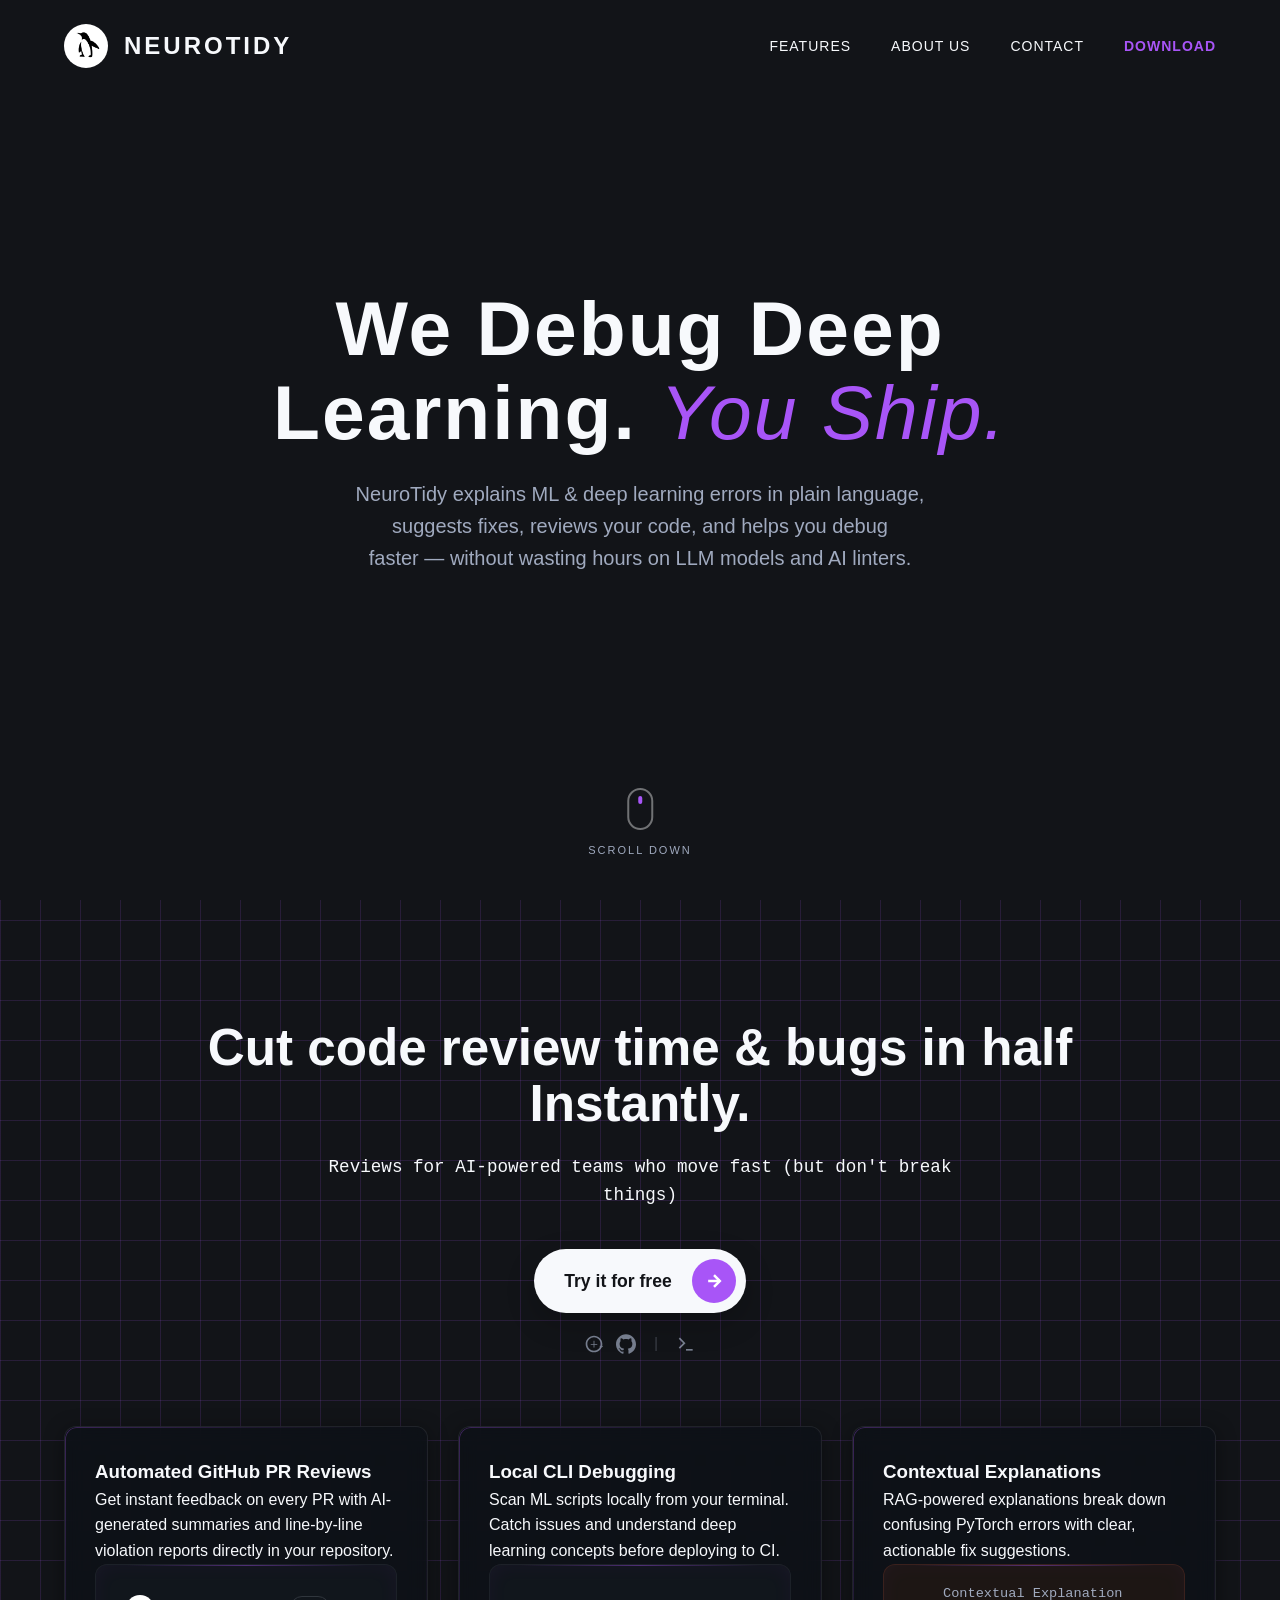
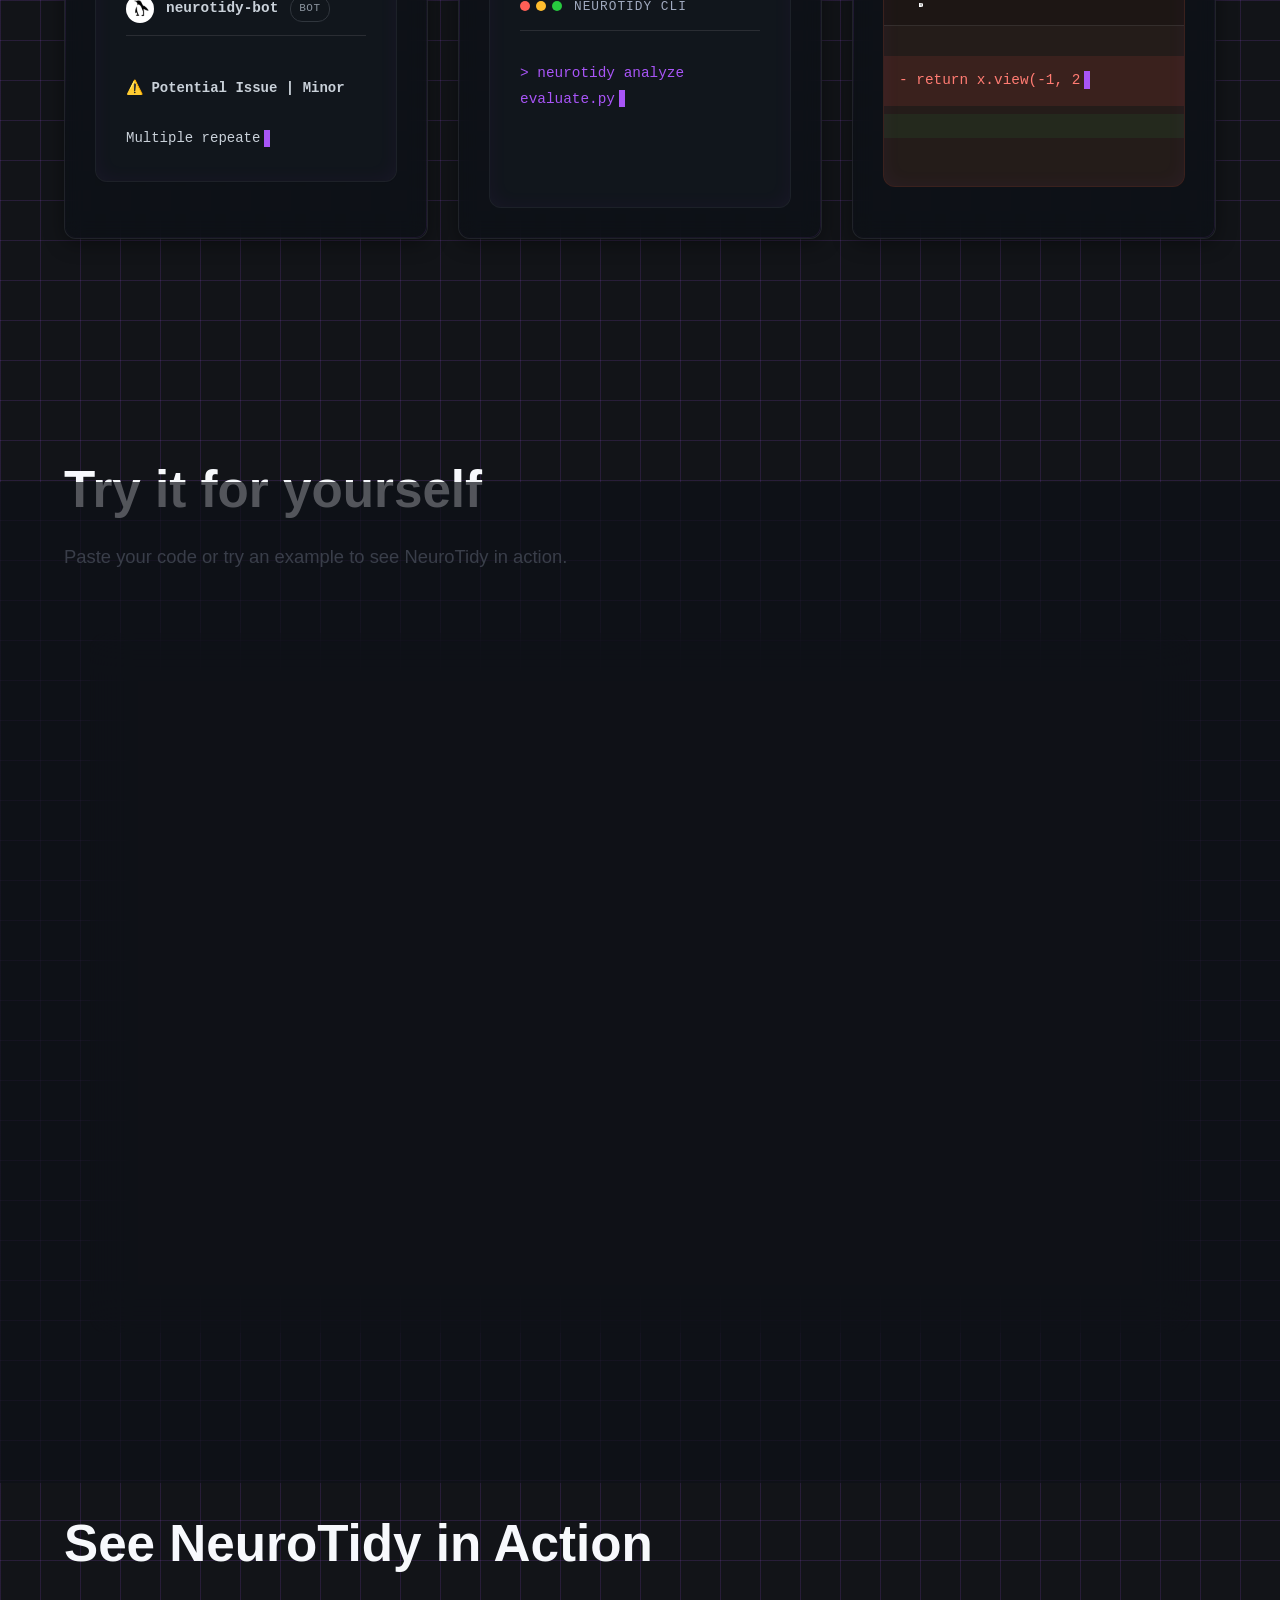
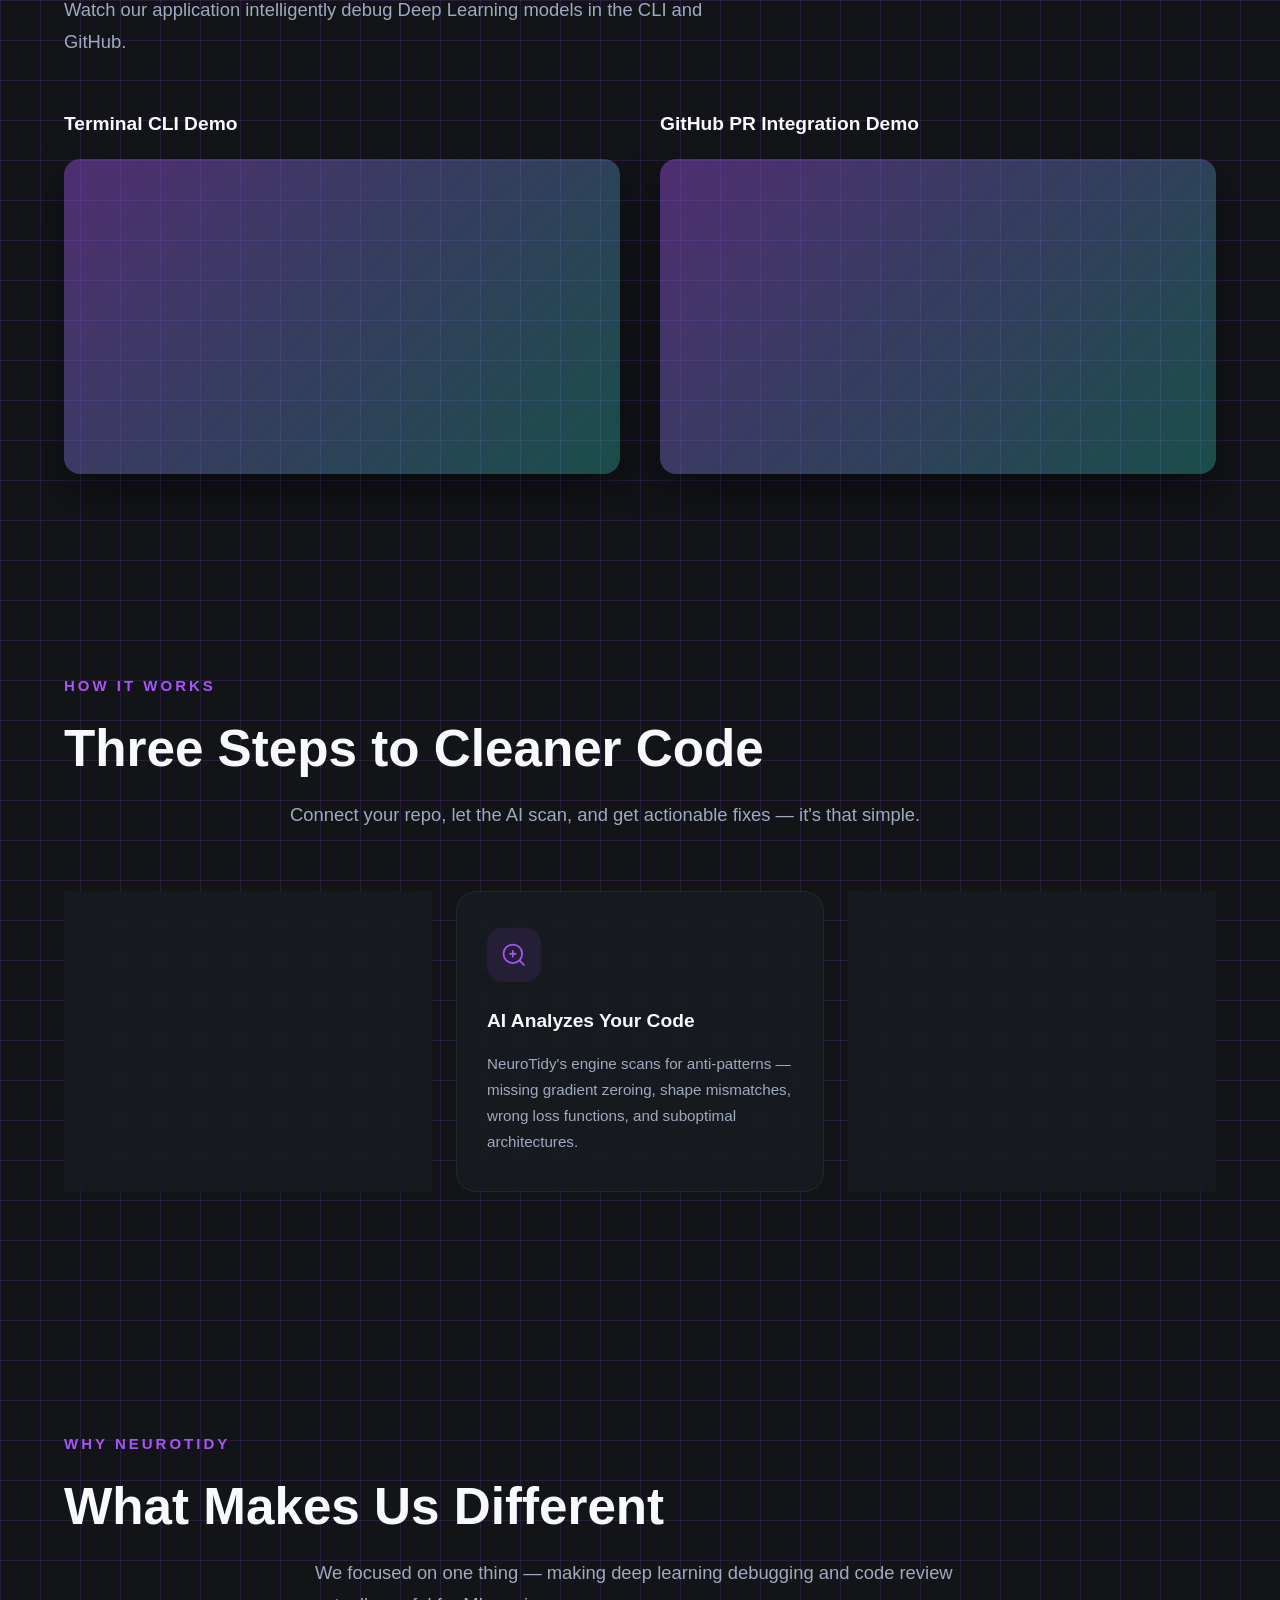
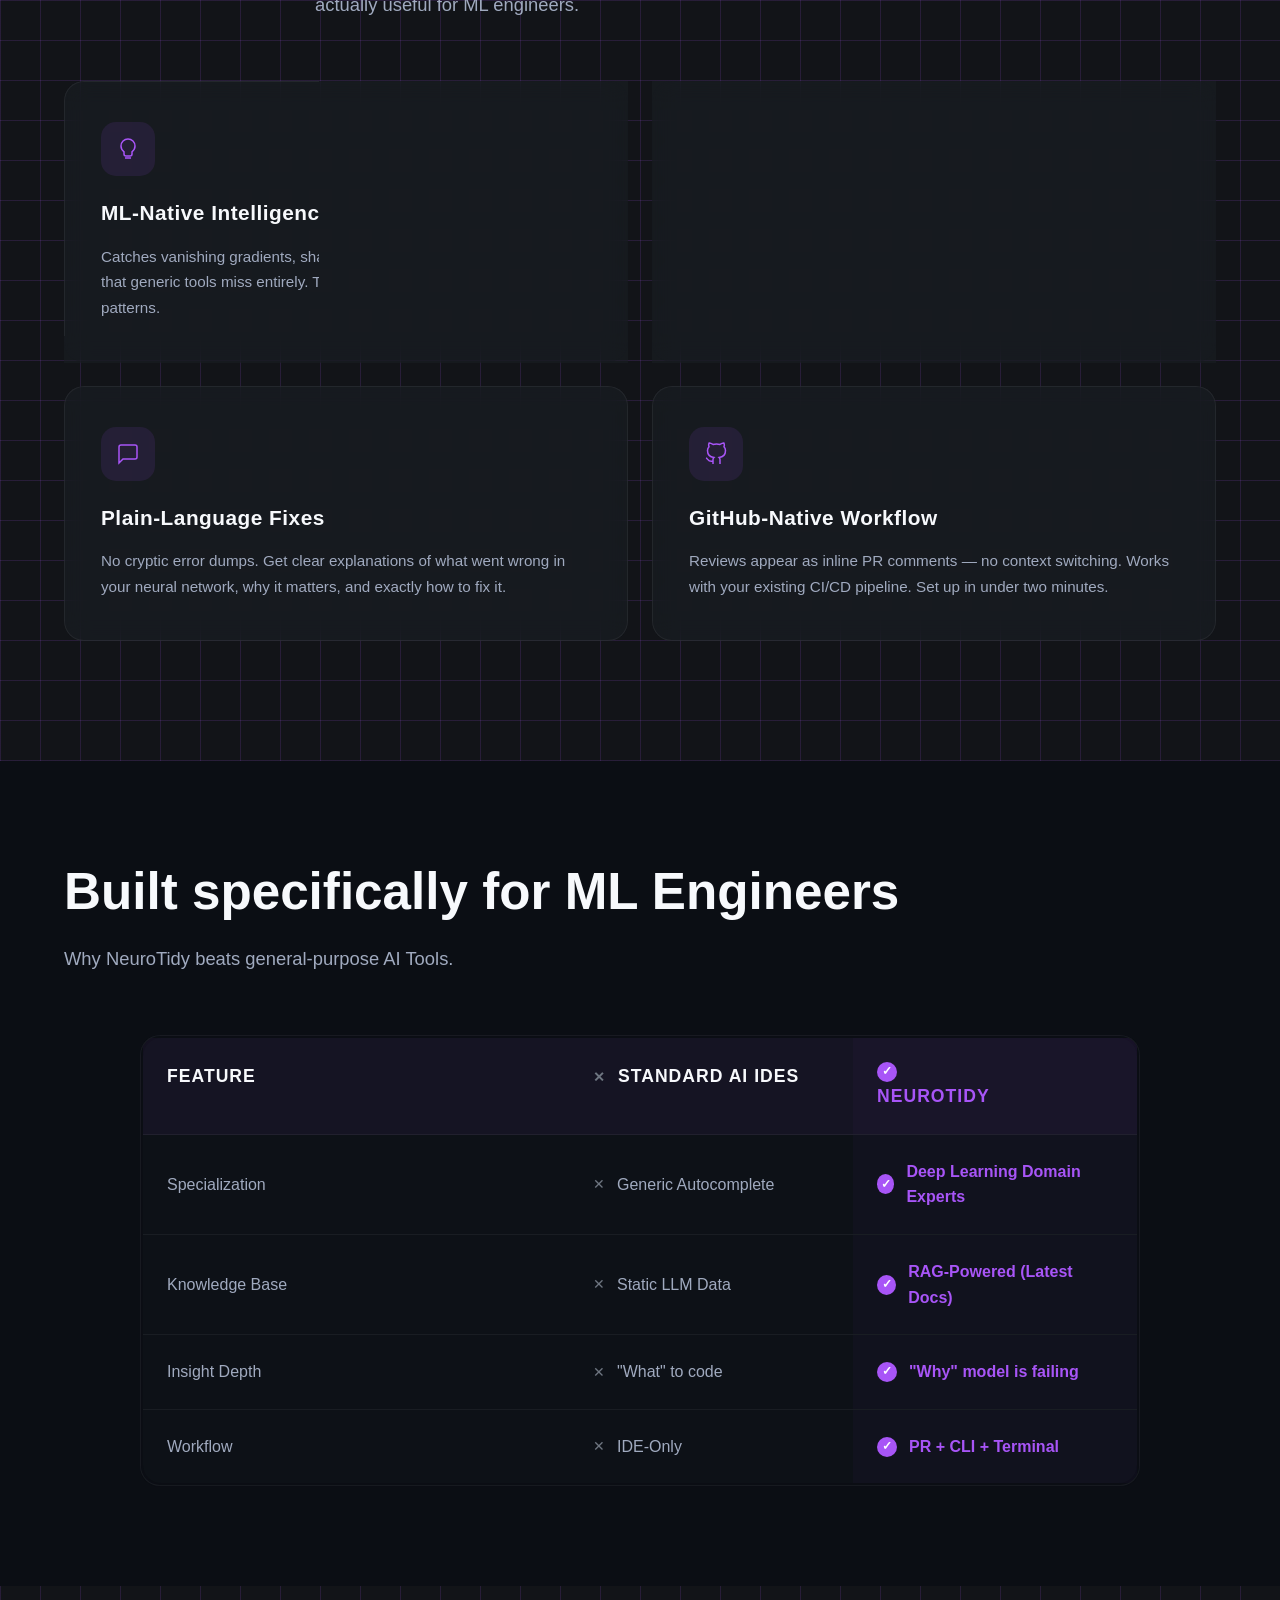
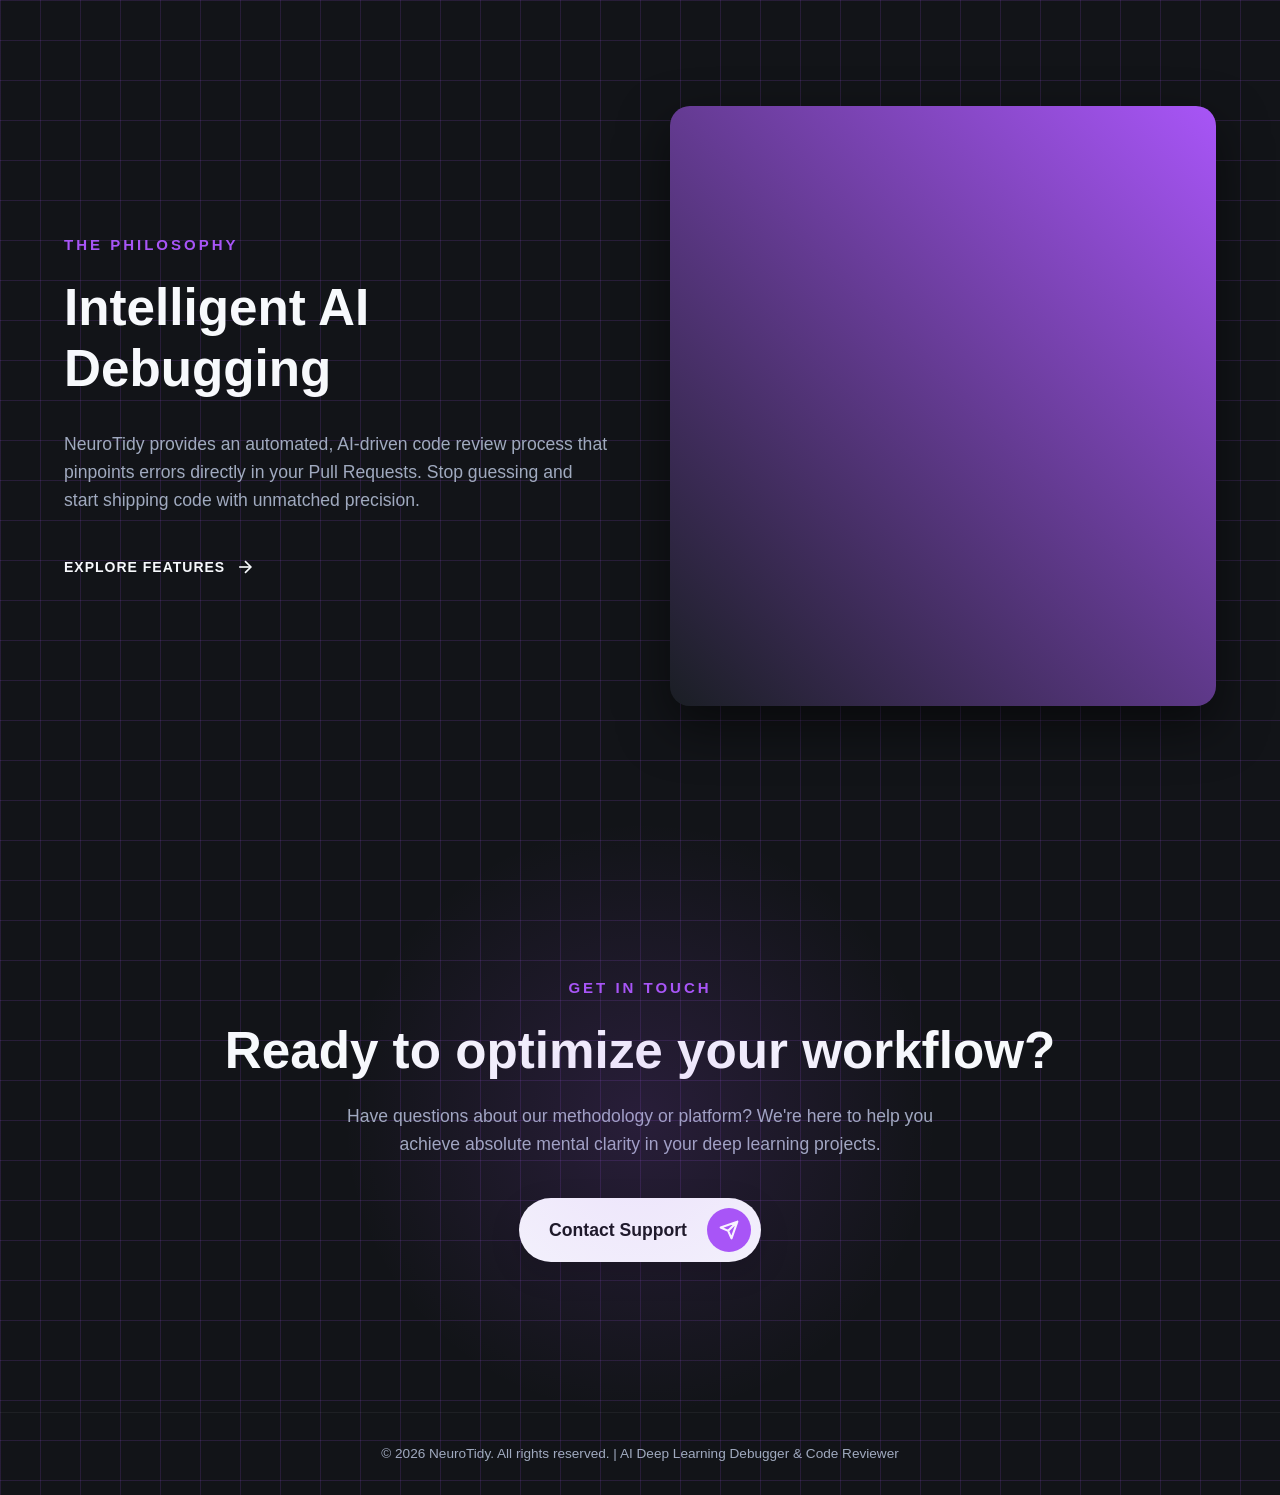
==== commit b7315e49: "style: bigger section tags, styled subtitles, consistent section headers" ====
--- a/lone-penguin-site/index.html
+++ b/lone-penguin-site/index.html
@@ -321,11 +321,11 @@
     <!-- How It Works Section -->
     <section class="section" id="how-it-works">
         <div class="container">
-            <h2 class="section-title text-center" style="margin-bottom: 20px;">How <span
-                    class="text-gradient">NeuroTidy</span> Works</h2>
-            <p class="section-subtitle text-center" style="margin-bottom: 60px; max-width: 700px; margin-inline: auto;">
-                NeuroTidy is an AI-powered deep learning debugger and code reviewer built for ML engineers. It analyzes
-                your code in three simple steps.</p>
+            <span class="section-tag text-center" style="display: block;">How It Works</span>
+            <h2 class="section-title text-center" style="margin-bottom: 20px;">Three Steps to <span
+                    class="text-gradient">Cleaner Code</span></h2>
+            <p class="section-subtitle text-center" style="margin-bottom: 60px; margin-inline: auto;">
+                Connect your repo, let the AI scan, and get actionable fixes — it's that simple.</p>
 
             <div class="steps-grid">
                 <div class="step-card">
--- a/lone-penguin-site/css/style.css
+++ b/lone-penguin-site/css/style.css
@@ -723,7 +723,7 @@
 }
 
 .section-tag {
-    font-size: 13px;
+    font-size: 15px;
     text-transform: uppercase;
     letter-spacing: 3px;
     color: var(--accent-color);
@@ -743,6 +743,13 @@
     color: var(--text-muted);
     font-size: 1.1rem;
     margin-bottom: 40px;
+}
+
+.section-subtitle {
+    color: var(--text-muted);
+    font-size: 1.15rem;
+    line-height: 1.75;
+    max-width: 700px;
 }
 
 .link-arrow {
